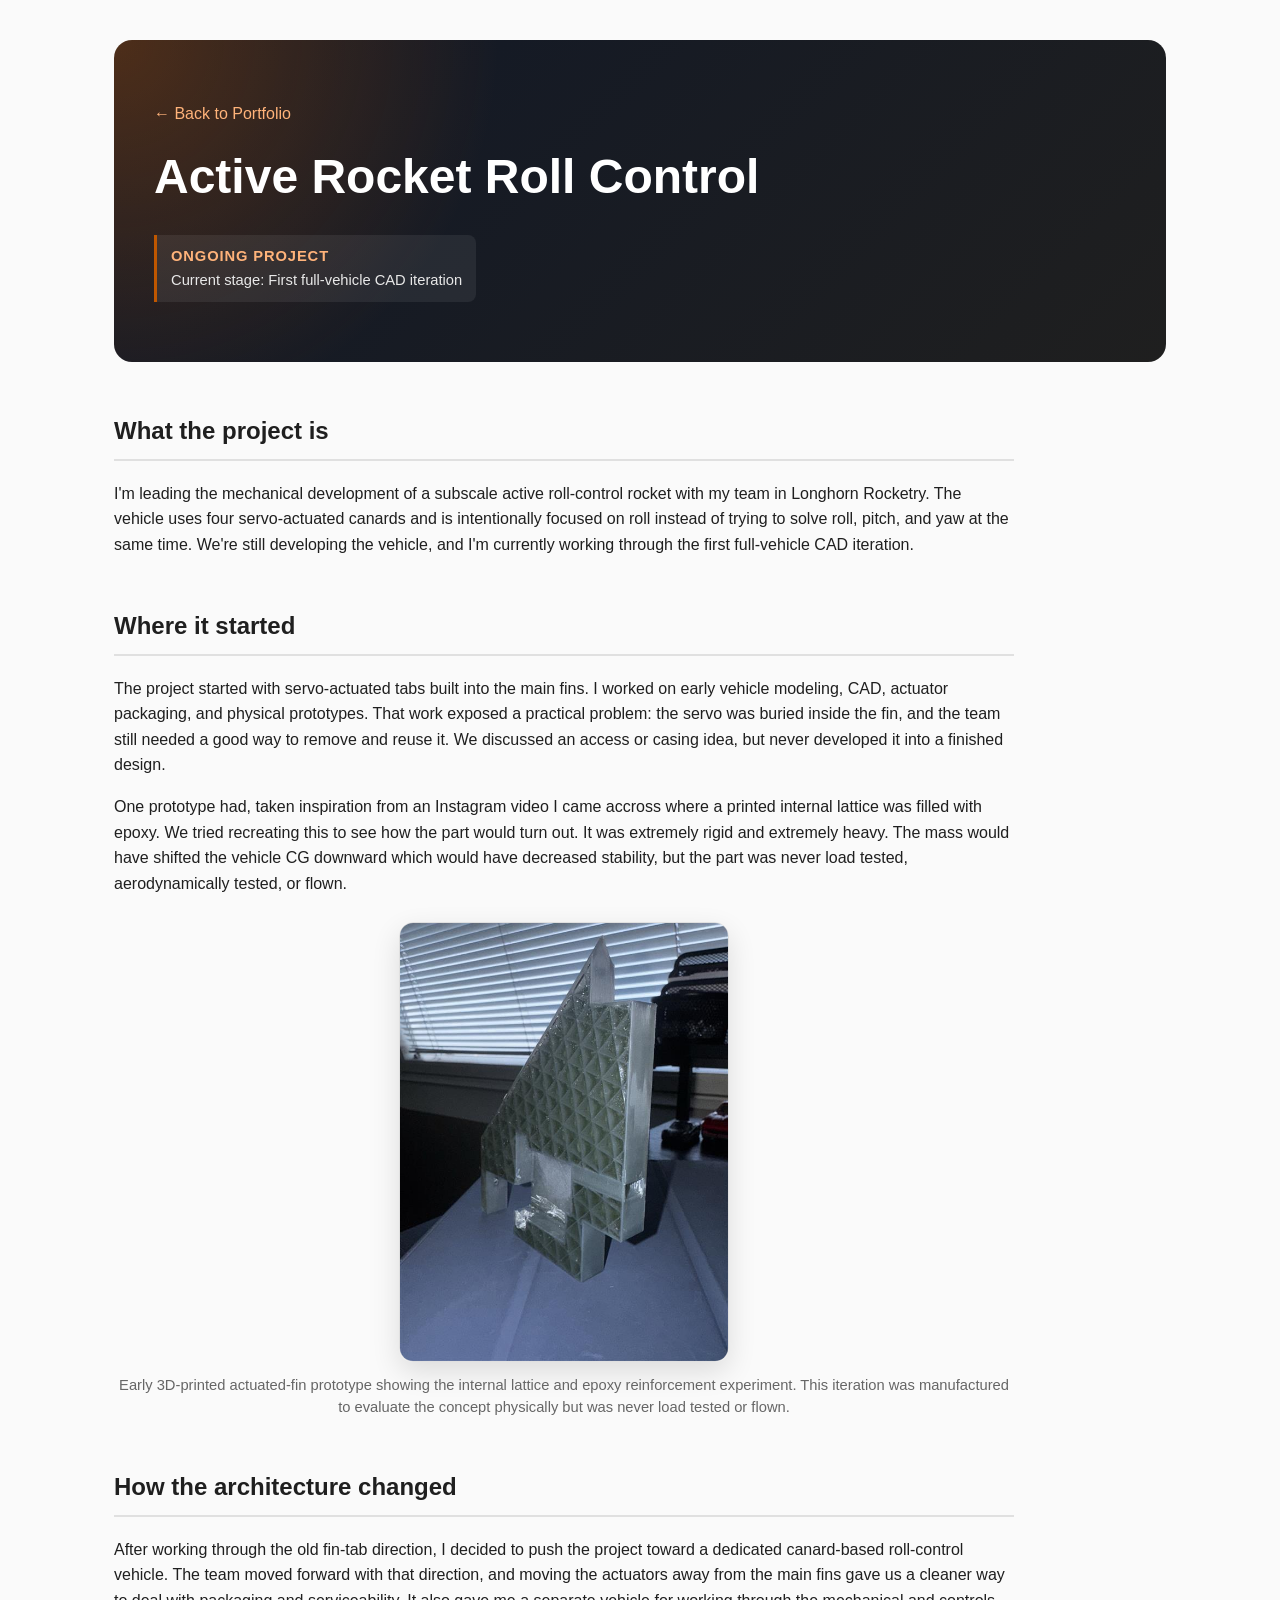
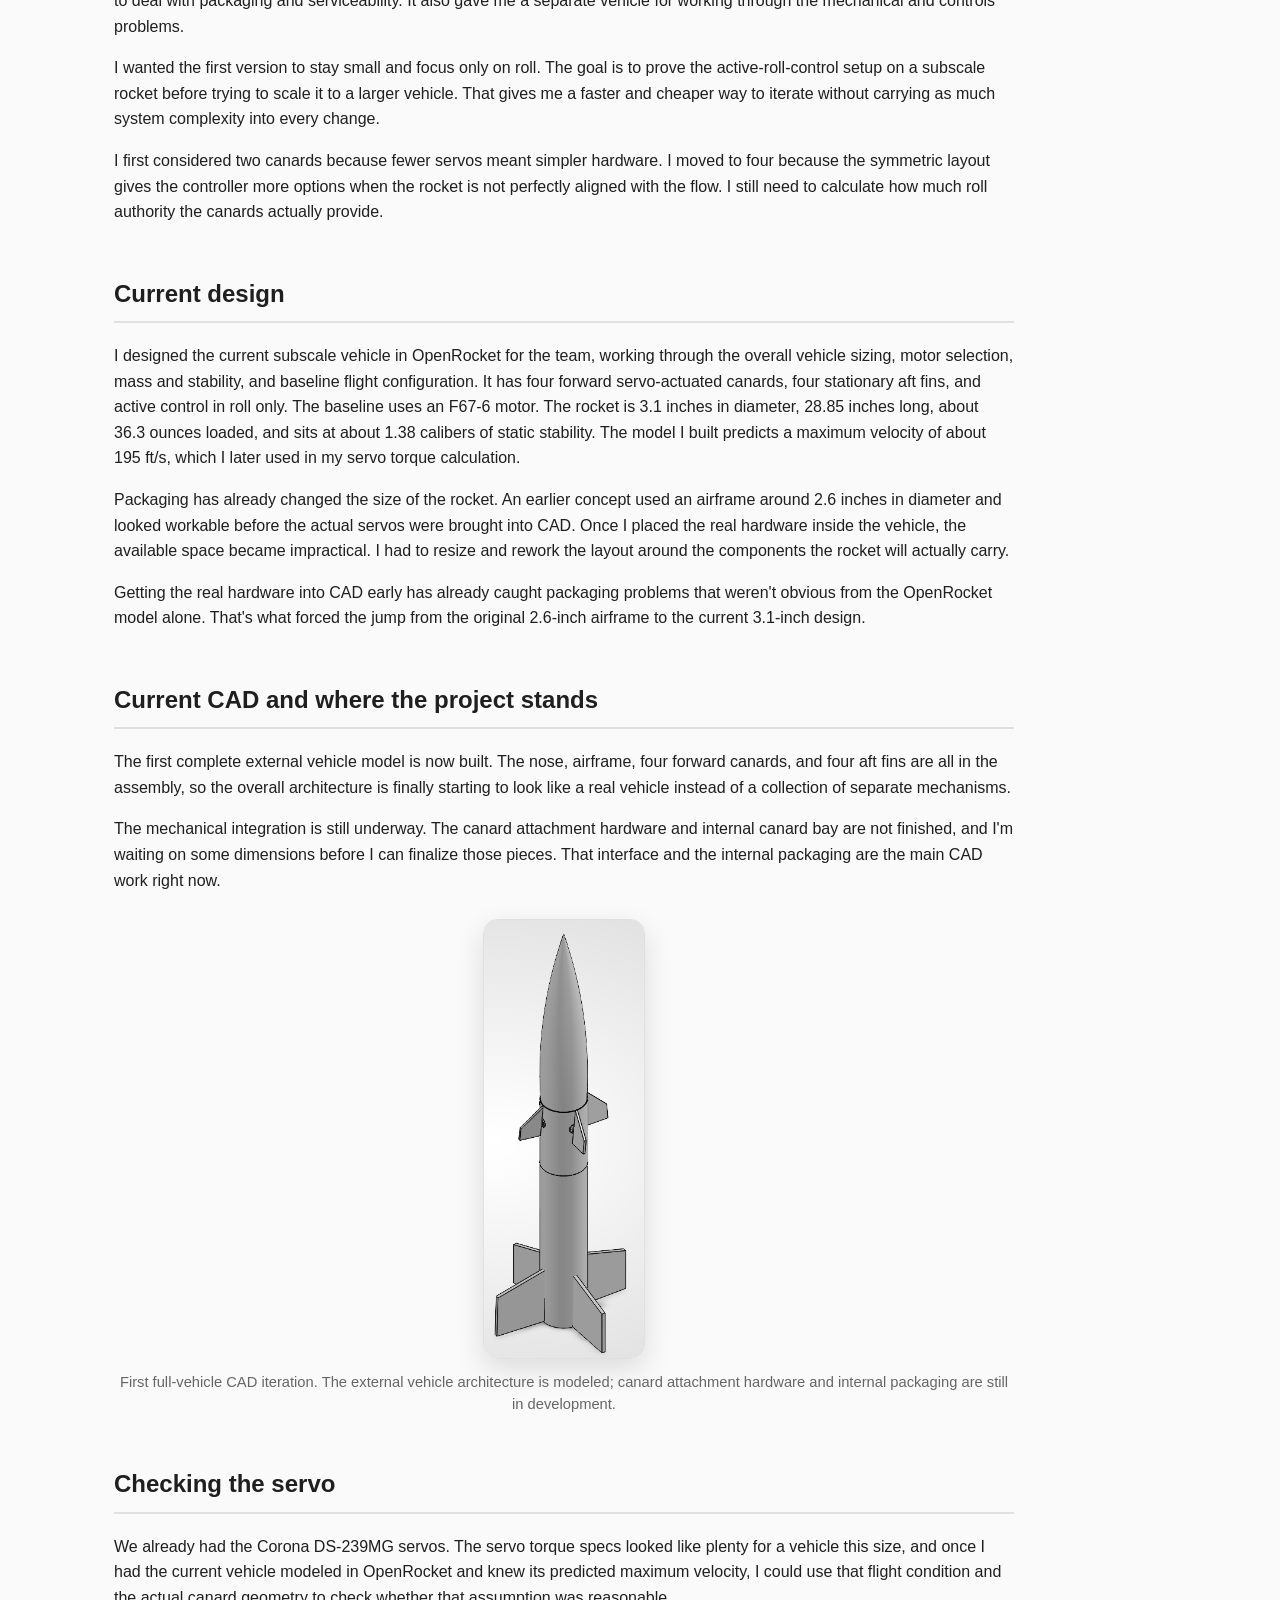
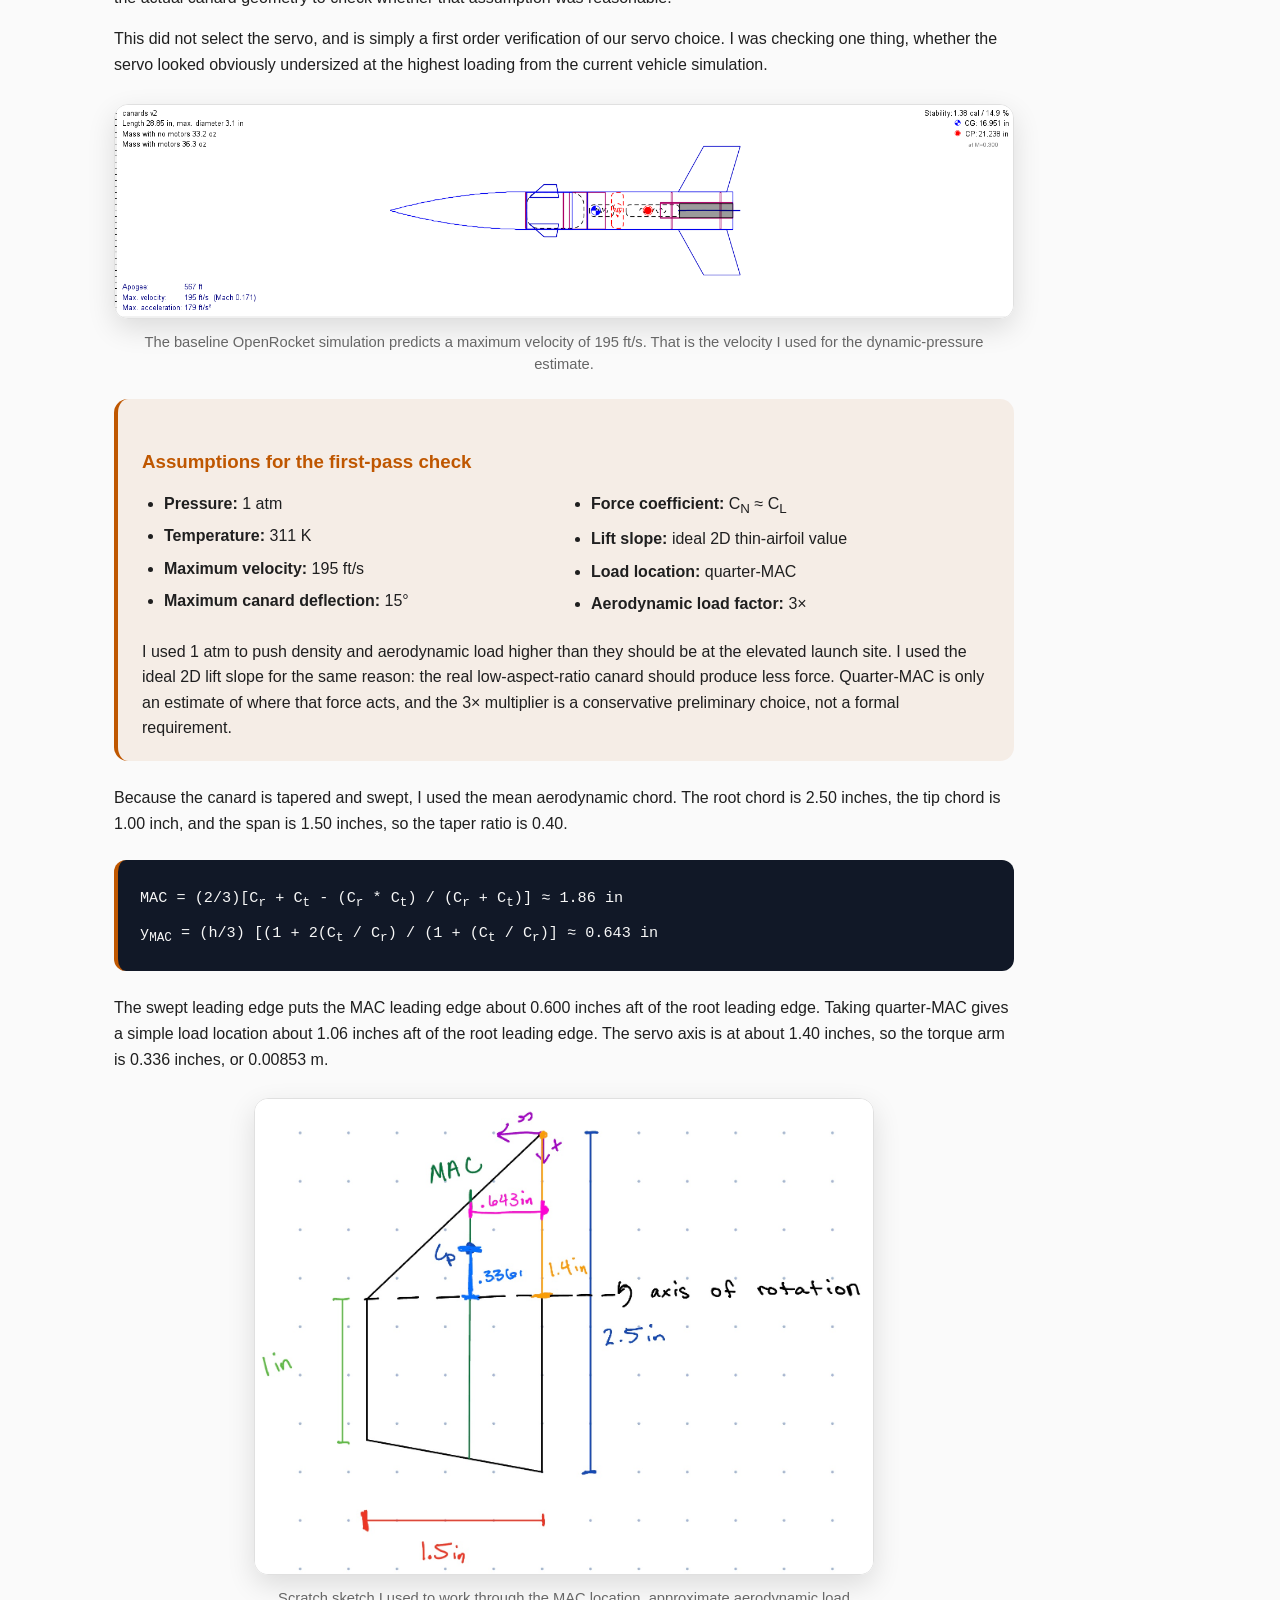
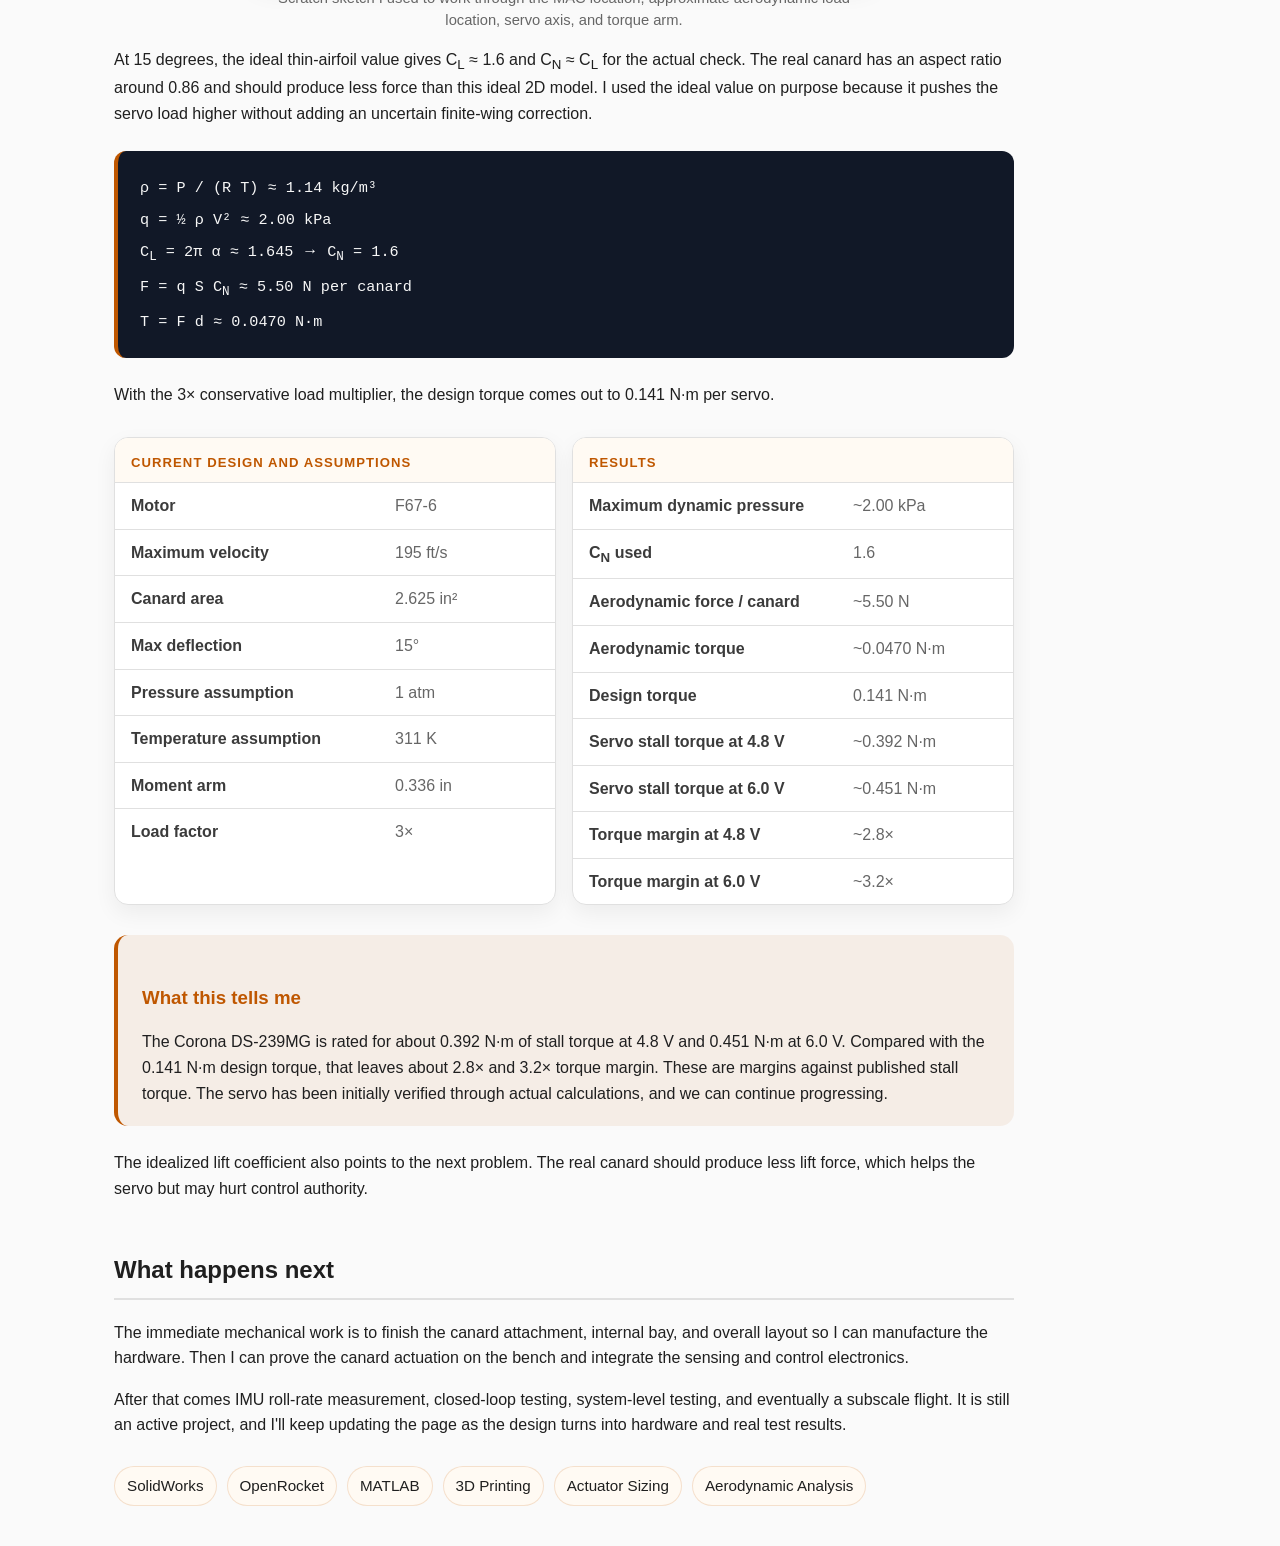
==== projects/actuating-fins.html @ 8fcc6cb1 "Revise packaging and design decision descriptions Updated text to clarify design changes and analysi" ====
<!DOCTYPE html>
<html lang="en">
<head>
    <meta charset="UTF-8">
    <meta name="viewport" content="width=device-width, initial-scale=1.0">
    <title>Active Rocket Roll Control | Nickolas Yañez</title>
    <link rel="stylesheet" href="../style.css">
</head>

<body>
    <main>
        <section class="project-hero">
            <p class="back-link"><a href="../index.html">← Back to Portfolio</a></p>
            <h1>Active Rocket Roll Control</h1>
            <p class="project-status-simple"><strong>Ongoing Project</strong><br>Current stage: First full-vehicle CAD iteration</p>
        </section>

        <section class="project-copy">
            <h2>What the project is</h2>
            <p>
                I'm leading the mechanical development of a subscale active roll-control rocket with my team in Longhorn Rocketry. The vehicle uses four servo-actuated canards and is intentionally focused on roll instead of trying to solve roll, pitch, and yaw at the same time. We're still developing the vehicle, and I'm currently working through the first full-vehicle CAD iteration.
            </p>
        </section>

        <section class="project-copy">
            <h2>Where it started</h2>
            <p>
                The project started with servo-actuated tabs built into the main fins. I worked on early vehicle modeling, CAD, actuator packaging, and physical prototypes. That work exposed a practical problem: the servo was buried inside the fin, and the team still needed a good way to remove and reuse it. We discussed an access or casing idea, but never developed it into a finished design.
            </p>
            <p>
                One prototype had, taken inspiration from an Instagram video I came accross where a printed internal lattice was filled with epoxy. We tried recreating this to see how the part would turn out. It was extremely rigid and extremely heavy. The mass would have shifted the vehicle CG downward which would have decreased stability, but the part was never load tested, aerodynamically tested, or flown.
            </p>

            <figure class="single-image">
                <img class="project-image actuating-fin-image" src="images/actuating_fins/dc7bf9f2-47ab-4d42-890c-b1537ceff6c3.jpg" alt="Early 3D-printed fin prototype with a visible internal lattice and epoxy reinforcement">
                <figcaption class="image-caption">Early 3D-printed actuated-fin prototype showing the internal lattice and epoxy reinforcement experiment. This iteration was manufactured to evaluate the concept physically but was never load tested or flown.</figcaption>
            </figure>
        </section>

        <section class="project-copy">
            <h2>How the architecture changed</h2>
            <p>
                After working through the old fin-tab direction, I decided to push the project toward a dedicated canard-based roll-control vehicle. The team moved forward with that direction, and moving the actuators away from the main fins gave us a cleaner way to deal with packaging and serviceability. It also gave me a separate vehicle for working through the mechanical and controls problems.
            </p>
            <p>
                I wanted the first version to stay small and focus only on roll. The goal is to prove the active-roll-control setup on a subscale rocket before trying to scale it to a larger vehicle. That gives me a faster and cheaper way to iterate without carrying as much system complexity into every change.
            </p>
            <p>
                I first considered two canards because fewer servos meant simpler hardware. I moved to four because the symmetric layout gives the controller more options when the rocket is not perfectly aligned with the flow. I still need to calculate how much roll authority the canards actually provide.
            </p>
        </section>

        <section class="project-copy">
            <h2>Current design</h2>
            <p>
                I designed the current subscale vehicle in OpenRocket for the team, working through the overall vehicle sizing, motor selection, mass and stability, and baseline flight configuration. It has four forward servo-actuated canards, four stationary aft fins, and active control in roll only. The baseline uses an F67-6 motor. The rocket is 3.1 inches in diameter, 28.85 inches long, about 36.3 ounces loaded, and sits at about 1.38 calibers of static stability. The model I built predicts a maximum velocity of about 195 ft/s, which I later used in my servo torque calculation.
            </p>
            <p>
                Packaging has already changed the size of the rocket. An earlier concept used an airframe around 2.6 inches in diameter and looked workable before the actual servos were brought into CAD. Once I placed the real hardware inside the vehicle, the available space became impractical. I had to resize and rework the layout around the components the rocket will actually carry.
            </p>
            <p>
                Getting the real hardware into CAD early has already caught packaging problems that weren't obvious from the OpenRocket model alone. That's what forced the jump from the original 2.6-inch airframe to the current 3.1-inch design.
            </p>
        </section>

        <section class="project-copy">
            <h2>Current CAD and where the project stands</h2>
            <p>
                The first complete external vehicle model is now built. The nose, airframe, four forward canards, and four aft fins are all in the assembly, so the overall architecture is finally starting to look like a real vehicle instead of a collection of separate mechanisms.
            </p>
            <p>
                The mechanical integration is still underway. The canard attachment hardware and internal canard bay are not finished, and I'm waiting on some dimensions before I can finalize those pieces. That interface and the internal packaging are the main CAD work right now.
            </p>

            <figure class="single-image">
                <img class="project-image actuating-fin-image" src="images/actuating_fins/Screenshot%202026-08-19%20172545.png" alt="Current CAD model of the subscale rocket with four forward canards and four aft fins">
                <figcaption class="image-caption">First full-vehicle CAD iteration. The external vehicle architecture is modeled; canard attachment hardware and internal packaging are still in development.</figcaption>
            </figure>
        </section>

        <section class="project-copy">
            <h2>Checking the servo</h2>
            <p>
                We already had the Corona DS-239MG servos. The servo torque specs looked like plenty for a vehicle this size, and once I had the current vehicle modeled in OpenRocket and knew its predicted maximum velocity, I could use that flight condition and the actual canard geometry to check whether that assumption was reasonable.
            </p>
            <p>
                This did not select the servo, and is simply a first order verification of our servo choice. I was checking one thing, whether the servo looked obviously undersized at the highest loading from the current vehicle simulation.
            </p>

            <figure class="single-image analysis-wide-image">
                <img class="project-image" src="images/actuating_fins/Screenshot%202026-08-22%20162919.png" alt="OpenRocket baseline for the active roll control vehicle showing geometry, stability, apogee, and maximum velocity">
                <figcaption class="image-caption">The baseline OpenRocket simulation predicts a maximum velocity of 195 ft/s. That is the velocity I used for the dynamic-pressure estimate.</figcaption>
            </figure>

            <div class="project-callout assumptions-callout">
                <h3>Assumptions for the first-pass check</h3>
                <ul class="compact-assumption-list">
                    <li><strong>Pressure:</strong> 1 atm</li>
                    <li><strong>Temperature:</strong> 311 K</li>
                    <li><strong>Maximum velocity:</strong> 195 ft/s</li>
                    <li><strong>Maximum canard deflection:</strong> 15°</li>
                    <li><strong>Force coefficient:</strong> C<sub>N</sub> ≈ C<sub>L</sub></li>
                    <li><strong>Lift slope:</strong> ideal 2D thin-airfoil value</li>
                    <li><strong>Load location:</strong> quarter-MAC</li>
                    <li><strong>Aerodynamic load factor:</strong> 3×</li>
                </ul>
                <p>
                    I used 1 atm to push density and aerodynamic load higher than they should be at the elevated launch site. I used the ideal 2D lift slope for the same reason: the real low-aspect-ratio canard should produce less force. Quarter-MAC is only an estimate of where that force acts, and the 3× multiplier is a conservative preliminary choice, not a formal requirement.
                </p>
            </div>

            <p>
                Because the canard is tapered and swept, I used the mean aerodynamic chord. The root chord is 2.50 inches, the tip chord is 1.00 inch, and the span is 1.50 inches, so the taper ratio is 0.40.
            </p>

            <div class="equation-block" aria-label="Mean aerodynamic chord equations">
                <p><code>MAC = (2/3)[C<sub>r</sub> + C<sub>t</sub> - (C<sub>r</sub> * C<sub>t</sub>) / (C<sub>r</sub> + C<sub>t</sub>)] ≈ 1.86 in</code></p>
                <p><code>y<sub>MAC</sub> = (h/3) [(1 + 2(C<sub>t</sub> / C<sub>r</sub>) / (1 + (C<sub>t</sub> / C<sub>r</sub>)] ≈ 0.643 in</code></p>
            </div>

            <p>
                The swept leading edge puts the MAC leading edge about 0.600 inches aft of the root leading edge. Taking quarter-MAC gives a simple load location about 1.06 inches aft of the root leading edge. The servo axis is at about 1.40 inches, so the torque arm is 0.336 inches, or 0.00853 m.
            </p>

            <figure class="single-image analysis-sketch-image">
                <img class="project-image" src="images/actuating_fins/Image%20(2).jpg" alt="Hand-drawn canard geometry sketch marking the mean aerodynamic chord, approximate aerodynamic load location, servo axis, and torque arm">
                <figcaption class="image-caption">Scratch sketch I used to work through the MAC location, approximate aerodynamic load location, servo axis, and torque arm.</figcaption>
            </figure>

            <p>
                At 15 degrees, the ideal thin-airfoil value gives C<sub>L</sub> ≈ 1.6 and C<sub>N</sub> ≈ C<sub>L</sub> for the actual check. The real canard has an aspect ratio around 0.86 and should produce less force than this ideal 2D model. I used the ideal value on purpose because it pushes the servo load higher without adding an uncertain finite-wing correction.
            </p>

            <div class="equation-block" aria-label="Aerodynamic force and servo torque equations">
                <p><code>ρ = P / (R T) ≈ 1.14 kg/m³</code></p>
                <p><code>q = ½ ρ V² ≈ 2.00 kPa</code></p>
                <p><code>C<sub>L</sub> = 2π α ≈ 1.645</code> &nbsp;→&nbsp; <code>C<sub>N</sub> = 1.6</code></p>
                <p><code>F = q S C<sub>N</sub> ≈ 5.50 N per canard</code></p>
                <p><code>T = F d ≈ 0.0470 N·m</code></p>
            </div>

            <p>
                With the 3× conservative load multiplier, the design torque comes out to 0.141 N·m per servo.
            </p>

            <div class="analysis-summary-grid">
                <div class="analysis-table-wrap" role="region" aria-label="Current design and assumptions" tabindex="0">
                    <table class="analysis-table">
                        <tbody>
                            <tr class="table-group"><th colspan="2">Current design and assumptions</th></tr>
                            <tr><th scope="row">Motor</th><td>F67-6</td></tr>
                            <tr><th scope="row">Maximum velocity</th><td>195 ft/s</td></tr>
                            <tr><th scope="row">Canard area</th><td>2.625 in²</td></tr>
                            <tr><th scope="row">Max deflection</th><td>15°</td></tr>
                            <tr><th scope="row">Pressure assumption</th><td>1 atm</td></tr>
                            <tr><th scope="row">Temperature assumption</th><td>311 K</td></tr>
                            <tr><th scope="row">Moment arm</th><td>0.336 in</td></tr>
                            <tr><th scope="row">Load factor</th><td>3×</td></tr>
                        </tbody>
                    </table>
                </div>

                <div class="analysis-table-wrap" role="region" aria-label="Actuator check results" tabindex="0">
                    <table class="analysis-table">
                        <tbody>
                            <tr class="table-group"><th colspan="2">Results</th></tr>
                            <tr><th scope="row">Maximum dynamic pressure</th><td>~2.00 kPa</td></tr>
                            <tr><th scope="row">C<sub>N</sub> used</th><td>1.6</td></tr>
                            <tr><th scope="row">Aerodynamic force / canard</th><td>~5.50 N</td></tr>
                            <tr><th scope="row">Aerodynamic torque</th><td>~0.0470 N·m</td></tr>
                            <tr><th scope="row">Design torque</th><td>0.141 N·m</td></tr>
                            <tr><th scope="row">Servo stall torque at 4.8 V</th><td>~0.392 N·m</td></tr>
                            <tr><th scope="row">Servo stall torque at 6.0 V</th><td>~0.451 N·m</td></tr>
                            <tr><th scope="row">Torque margin at 4.8 V</th><td>~2.8×</td></tr>
                            <tr><th scope="row">Torque margin at 6.0 V</th><td>~3.2×</td></tr>
                        </tbody>
                    </table>
                </div>
            </div>

            <div class="project-callout">
                <h3>What this tells me</h3>
                <p>
                    The Corona DS-239MG is rated for about 0.392 N·m of stall torque at 4.8 V and 0.451 N·m at 6.0 V. Compared with the 0.141 N·m design torque, that leaves about 2.8× and 3.2× torque margin. These are margins against published stall torque. The servo has been initially verified through actual calculations, and we can continue progressing.
                </p>
            </div>

            <p>
                The idealized lift coefficient also points to the next problem. The real canard should produce less lift force, which helps the servo but may hurt control authority.
            </p>
        </section>

        <section class="project-copy">
            <h2>What happens next</h2>
            <p>
                The immediate mechanical work is to finish the canard attachment, internal bay, and overall layout so I can manufacture the hardware. Then I can prove the canard actuation on the bench and integrate the sensing and control electronics.
            </p>
            <p>
                After that comes IMU roll-rate measurement, closed-loop testing, system-level testing, and eventually a subscale flight. It is still an active project, and I'll keep updating the page as the design turns into hardware and real test results.
            </p>

            <div class="tag-list project-tools">
                <span>SolidWorks</span>
                <span>OpenRocket</span>
                <span>MATLAB</span>
                <span>3D Printing</span>
                <span>Actuator Sizing</span>
                <span>Aerodynamic Analysis</span>
            </div>
        </section>
    </main>
</body>
</html>
---- style.css ----
:root {
    --burnt-orange: #bf5700;
    --orange-light: #ffb37a;
    --dark: #1f1f1f;
    --space-dark: #111827;
    --muted: #666;
    --light-bg: #fafafa;
    --card-bg: #fffaf3;
    --border: #e0e0e0;
}

* {
    box-sizing: border-box;
}

html {
    scroll-behavior: smooth;
}

body {
    margin: 0;
    padding: 0;
    font-family: Arial, Helvetica, sans-serif;
    line-height: 1.6;
    background: var(--light-bg);
    color: var(--dark);
}

main {
    max-width: 1100px;
    margin: auto;
    padding: 40px 24px;
}

.hero,
.project-hero {
    background:
        radial-gradient(circle at top left, rgba(191, 87, 0, 0.35), transparent 35%),
        linear-gradient(135deg, var(--space-dark), var(--dark));
    color: white;
    border-radius: 18px;
}

.hero {
    padding: 70px 40px;
    margin-bottom: 45px;
}

.project-hero {
    padding: 45px 40px;
    margin-bottom: 45px;
}

.eyebrow {
    color: var(--orange-light);
    font-weight: bold;
    text-transform: uppercase;
    letter-spacing: 1.4px;
    font-size: 0.85rem;
    margin-bottom: 12px;
}

h1 {
    font-size: 3rem;
    line-height: 1.1;
    margin: 10px 0;
}

.hero h1,
.project-hero h1 {
    color: white;
}

.subtitle,
.project-subtitle {
    font-size: 1.15rem;
    color: #ddd;
    max-width: 820px;
}

.tagline {
    font-size: 1.15rem;
    color: var(--muted);
}

.hero p,
.project-hero p {
    max-width: 820px;
}

h2 {
    margin-top: 50px;
    padding-bottom: 8px;
    border-bottom: 2px solid var(--border);
}

.section-label {
    margin-top: 30px;
    color: var(--burnt-orange);
}

a {
    color: var(--burnt-orange);
    text-decoration: none;
}

a:hover {
    text-decoration: underline;
}

.button-row {
    margin-top: 26px;
    display: flex;
    gap: 12px;
    flex-wrap: wrap;
}

.button {
    display: inline-block;
    background: var(--burnt-orange);
    color: white;
    padding: 10px 16px;
    border-radius: 8px;
    font-weight: bold;
    border: 1px solid var(--burnt-orange);
}

.button:hover {
    text-decoration: none;
    opacity: 0.9;
}

.tag-list {
    display: flex;
    flex-wrap: wrap;
    gap: 10px;
}

.tag-list span {
    background: var(--card-bg);
    border: 1px solid rgba(191, 87, 0, 0.16);
    border-radius: 999px;
    padding: 7px 12px;
    font-size: 0.95rem;
}

.project-grid {
    display: grid;
    grid-template-columns: 1fr;
    gap: 18px;
}

.additional-experience {
    margin-top: 28px;
}

.additional-experience-grid {
    display: grid;
    grid-template-columns: 1fr;
    gap: 14px;
}

.experience-compact {
    padding: 16px 18px;
    border-left-width: 2px;
    font-size: 0.92rem;
}

.experience-compact p {
    margin-bottom: 0;
}

.project,
.experience {
    background: var(--card-bg);
    border: 1px solid rgba(191, 87, 0, 0.16);
    border-left: 4px solid var(--burnt-orange);
    border-radius: 14px;
    padding: 20px;
    transition: transform 0.22s ease, border-color 0.22s ease, box-shadow 0.22s ease;
}

.project-link {
    display: block;
    color: inherit;
    text-decoration: none;
}

.project-link:hover {
    text-decoration: none;
}

.project:hover,
.experience:hover {
    transform: translateY(-5px);
    border-color: var(--burnt-orange);
    box-shadow: 0 10px 28px rgba(191, 87, 0, 0.18);
}

.project h3,
.experience h3 {
    margin-top: 0;
}

.project h3 {
    color: var(--burnt-orange);
}

.project-tags {
    color: var(--muted);
    font-size: 0.9rem;
    margin-bottom: 0;
}

.back-link {
    margin-bottom: 24px;
}

.back-link a {
    color: var(--orange-light);
}

ul {
    padding-left: 22px;
}

/* Project page callouts */
.project-callout {
    margin: 1.5rem 0;
    padding: 1.25rem 1.5rem;
    border-left: 4px solid var(--burnt-orange);
    background: rgba(191, 87, 0, 0.08);
    border-radius: 14px;
}

.project-callout h3 {
    margin-top: 0;
    margin-bottom: 0.5rem;
    color: var(--burnt-orange);
}

.project-callout p {
    margin-bottom: 0;
}

/* Active roll-control project status and readable story width */
.project-status-simple {
    display: inline-block;
    margin-top: 22px;
    padding: 10px 14px;
    color: #e8e8e8;
    background: rgba(255, 255, 255, 0.07);
    border-left: 3px solid var(--burnt-orange);
    border-radius: 0 8px 8px 0;
    font-size: 0.92rem;
}

.project-status-simple strong {
    color: var(--orange-light);
    text-transform: uppercase;
    letter-spacing: 0.06em;
}

.project-copy {
    max-width: 900px;
}

.project-copy h3 {
    margin-top: 28px;
}

.project-placeholder,
.project-tools {
    margin-top: 28px;
}

.analysis-wide-image {
    max-width: 900px;
}

.single-image.analysis-sketch-image {
    max-width: 620px;
}

.equation-block {
    margin: 24px 0;
    padding: 18px 22px;
    background: var(--space-dark);
    border-left: 4px solid var(--burnt-orange);
    border-radius: 12px;
    color: white;
}

.equation-block p {
    margin: 0.35rem 0;
}

.equation-block code {
    color: #f7f7f7;
    font-family: "Courier New", Courier, monospace;
    font-size: 0.95rem;
}

.compact-assumption-list {
    columns: 2;
    column-gap: 28px;
    margin: 14px 0 16px;
}

.compact-assumption-list li {
    margin-bottom: 7px;
    break-inside: avoid;
}

.analysis-summary-grid {
    display: grid;
    grid-template-columns: repeat(2, minmax(0, 1fr));
    gap: 16px;
    margin: 30px 0;
}

.analysis-table-wrap {
    max-width: 900px;
    margin: 30px 0;
    overflow-x: auto;
    border: 1px solid var(--border);
    border-radius: 14px;
    background: white;
    box-shadow: 0 8px 22px rgba(0, 0, 0, 0.06);
}

.analysis-summary-grid .analysis-table-wrap {
    margin: 0;
}

.analysis-summary-grid .analysis-table {
    min-width: 0;
}

.analysis-summary-grid .analysis-table th[scope="row"] {
    width: 60%;
}

.analysis-table {
    width: 100%;
    min-width: 540px;
    border-collapse: collapse;
}

.analysis-table th,
.analysis-table td {
    padding: 10px 16px;
    border-bottom: 1px solid var(--border);
    text-align: left;
    vertical-align: top;
}

.analysis-table th[scope="row"] {
    width: 52%;
    color: #3b3b3b;
    font-weight: 600;
}

.analysis-table td {
    color: var(--muted);
}

.analysis-table .table-group th {
    padding-top: 14px;
    padding-bottom: 9px;
    color: var(--burnt-orange);
    background: var(--card-bg);
    border-top: 2px solid rgba(191, 87, 0, 0.22);
    font-size: 0.82rem;
    letter-spacing: 0.08em;
    text-transform: uppercase;
}

.analysis-table .table-group:first-child th {
    border-top: 0;
}

.analysis-table tr:last-child th,
.analysis-table tr:last-child td {
    border-bottom: 0;
}

/* Project page images */
.project-image {
    display: block;
    width: 100%;
    height: auto;
    border-radius: 14px;
    border: 1px solid var(--border);
    box-shadow: 0 10px 28px rgba(0, 0, 0, 0.12);
    object-fit: contain;
}

.single-image {
    max-width: 900px;
    margin: 26px auto 8px auto;
}

.single-image .project-image {
    margin: 0 auto;
}

.actuating-fin-image {
    width: auto;
    max-width: 100%;
    max-height: 440px;
}

.image-row {
    display: grid;
    grid-template-columns: 1fr 1fr;
    gap: 22px;
    margin: 28px 0;
    align-items: start;
}

/* Smaller technical diagrams */
.diagram-image {
    max-width: 520px;
    margin: 0 auto;
}

.image-card {
    background: #ffffff;
    border: 1px solid var(--border);
    border-radius: 16px;
    padding: 14px;
    text-align: center;
    box-shadow: 0 8px 22px rgba(0, 0, 0, 0.08);
}

.image-card .project-image {
    margin: 0;
    box-shadow: none;
}

.image-caption {
    margin: 12px auto 0 auto;
    color: var(--muted);
    font-size: 0.92rem;
    line-height: 1.5;
    text-align: center;
}

/* Project page videos
   Designed for vertical phone videos inside a smaller horizontal black frame.
   Use this same structure for Aerial Robotics and Air Brakes:
   <div class="video-frame portrait-video">
       <video class="project-video" controls muted playsinline>...</video>
   </div>
*/
.video-frame {
    width: 100%;
    max-width: 620px;
    aspect-ratio: 16 / 9;
    margin: 26px auto 8px auto;
    display: flex;
    justify-content: center;
    align-items: center;
    background: #000;
    border-radius: 14px;
    border: 1px solid var(--border);
    box-shadow: 0 10px 28px rgba(0, 0, 0, 0.12);
    overflow: hidden;
}

/* These classes are kept so your existing HTML still works */
.portrait-video,
.landscape-video {
    max-width: 620px;
}

.project-video {
    display: block;
    height: 100%;
    width: auto;
    max-width: 100%;
    object-fit: contain;
    background: #000;
}

/* Optional smaller video frame if one still feels too big */
.video-frame.small-video {
    max-width: 520px;
}

.media-placeholder {
    background:
        radial-gradient(circle at top left, rgba(191, 87, 0, 0.10), transparent 35%),
        #fffaf3;
    border: 1px dashed rgba(191, 87, 0, 0.35);
    border-radius: 14px;
    padding: 22px;
    text-align: left;
}

.media-placeholder h3 {
    margin-top: 0;
    color: var(--burnt-orange);
}

.media-placeholder p {
    margin-bottom: 0.75rem;
}

.media-placeholder code {
    background: rgba(191, 87, 0, 0.10);
    padding: 2px 5px;
    border-radius: 5px;
}

section,
.project,
.experience {
    animation: fadeSlideUp 0.6s ease both;
}

@keyframes fadeSlideUp {
    from {
        opacity: 0;
        transform: translateY(16px);
    }
    to {
        opacity: 1;
        transform: translateY(0);
    }
}

@media (min-width: 750px) {
    .project-grid {
        grid-template-columns: 1fr 1fr;
    }

    .additional-experience-grid {
        grid-template-columns: 1fr 1fr;
    }
}

@media (max-width: 800px) {
    .image-row {
        grid-template-columns: 1fr;
    }

    .video-frame,
    .portrait-video,
    .landscape-video {
        max-width: 100%;
    }

    .analysis-summary-grid {
        grid-template-columns: 1fr;
    }
}

@media (max-width: 600px) {
    main {
        padding: 24px 16px;
    }

    .hero,
    .project-hero {
        padding: 42px 24px;
    }

    h1 {
        font-size: 2.35rem;
    }

    .project-image {
        border-radius: 10px;
    }

    .image-card {
        padding: 10px;
    }

    .video-frame {
        border-radius: 10px;
    }

    .equation-block {
        padding: 16px;
        overflow-x: auto;
    }

    .compact-assumption-list {
        columns: 1;
    }

    .analysis-table th,
    .analysis-table td {
        padding: 9px 11px;
    }
}
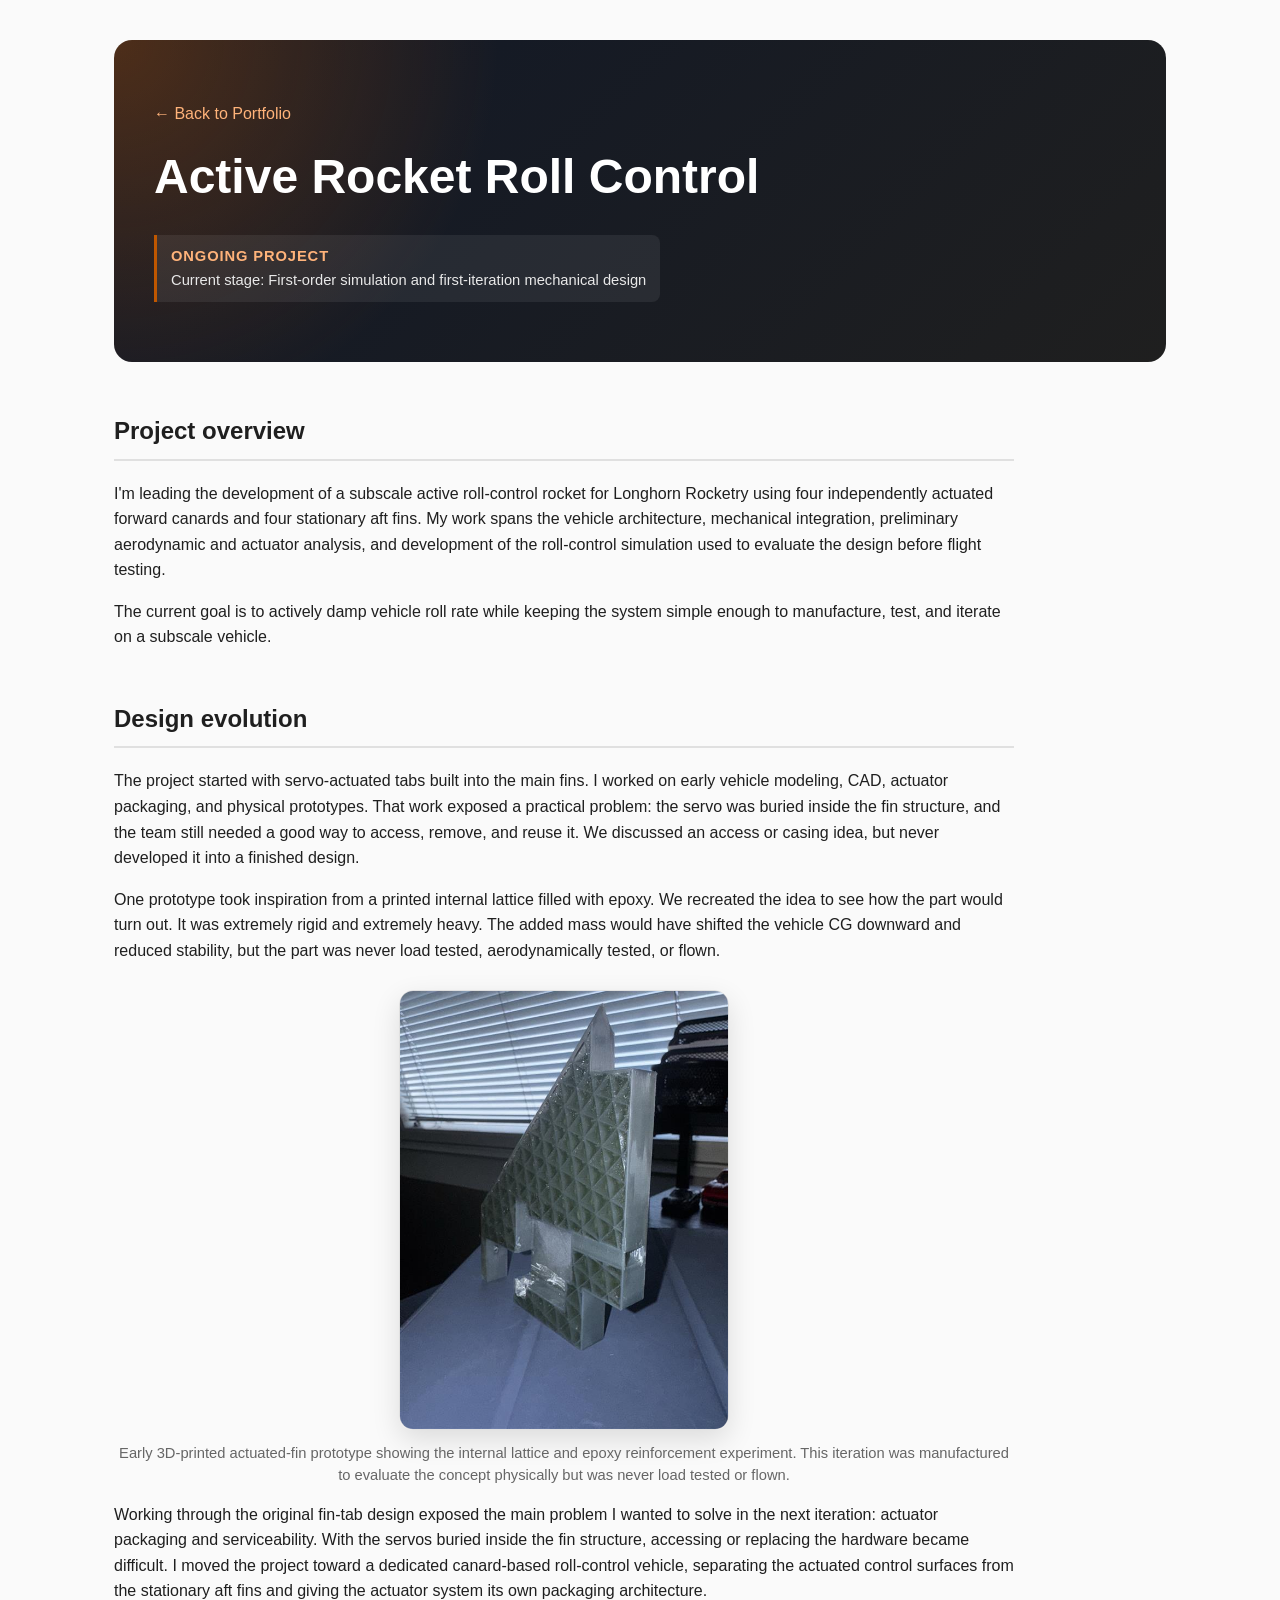
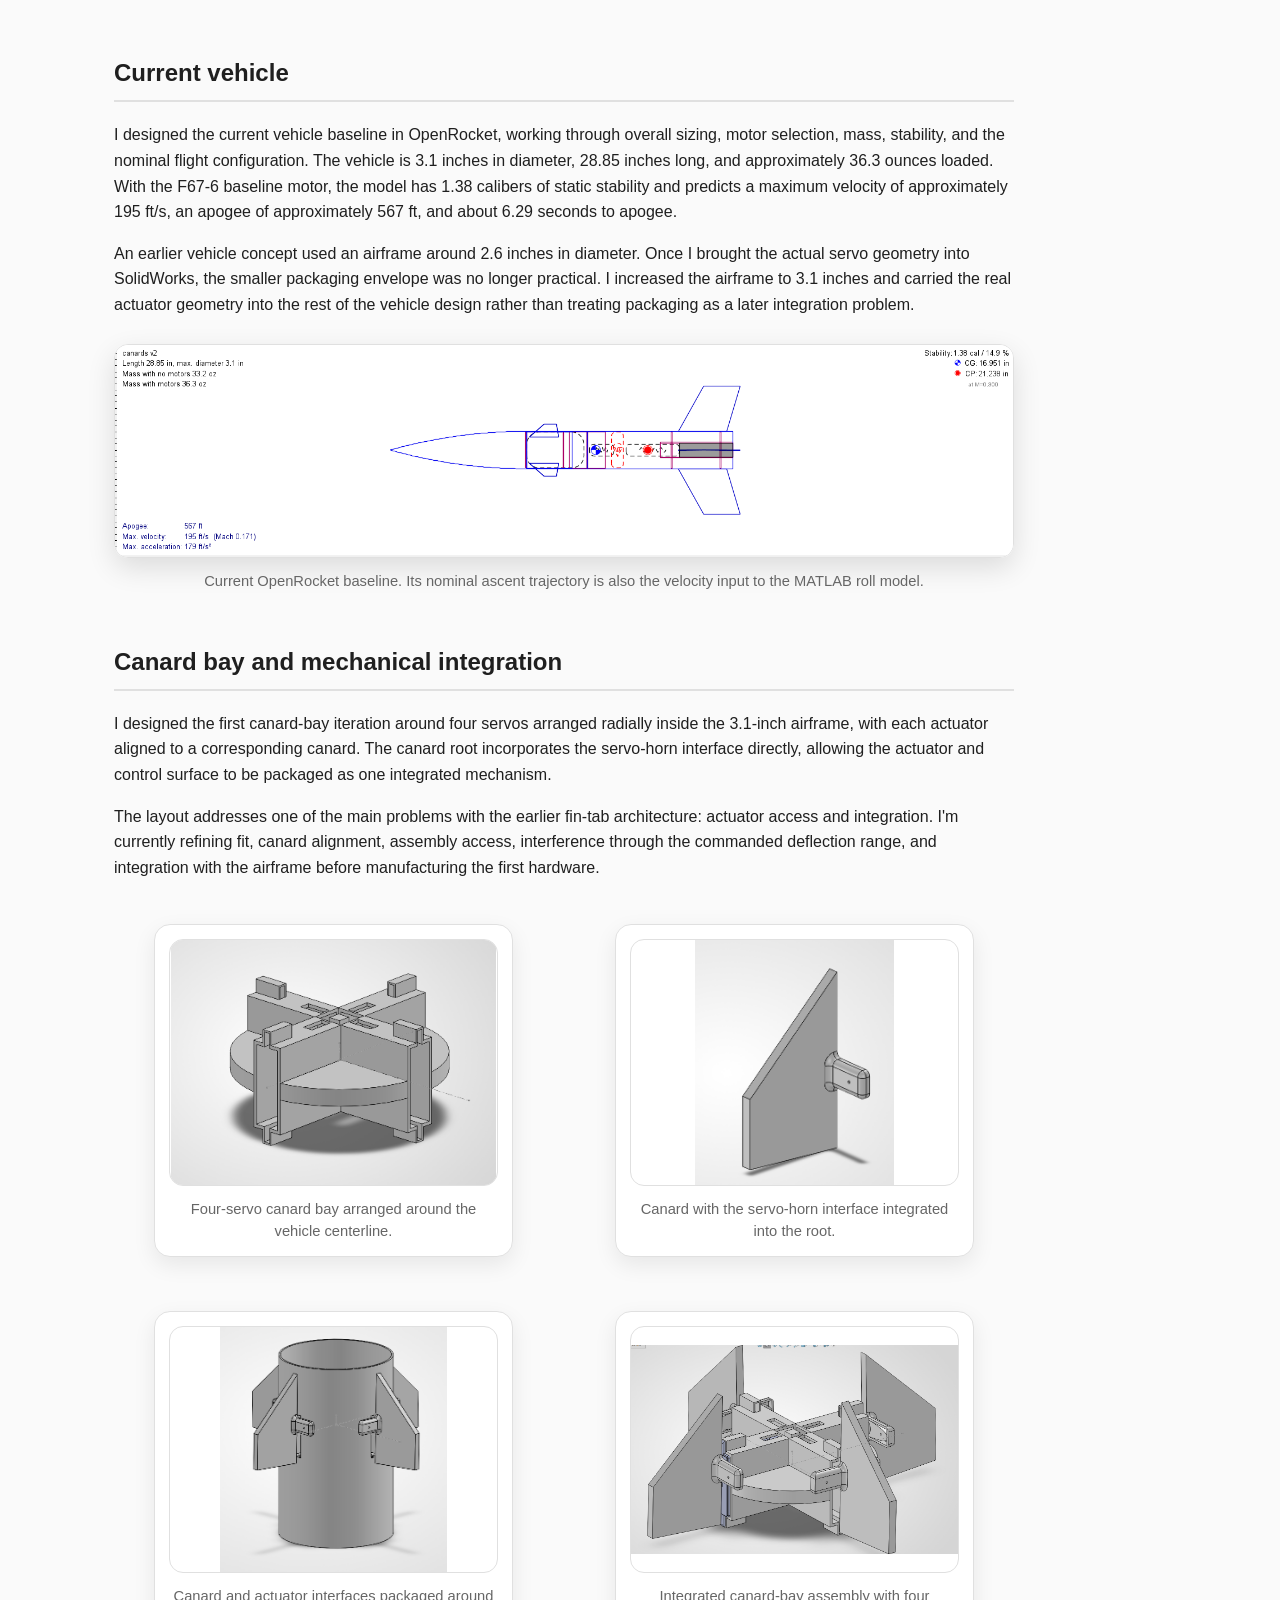
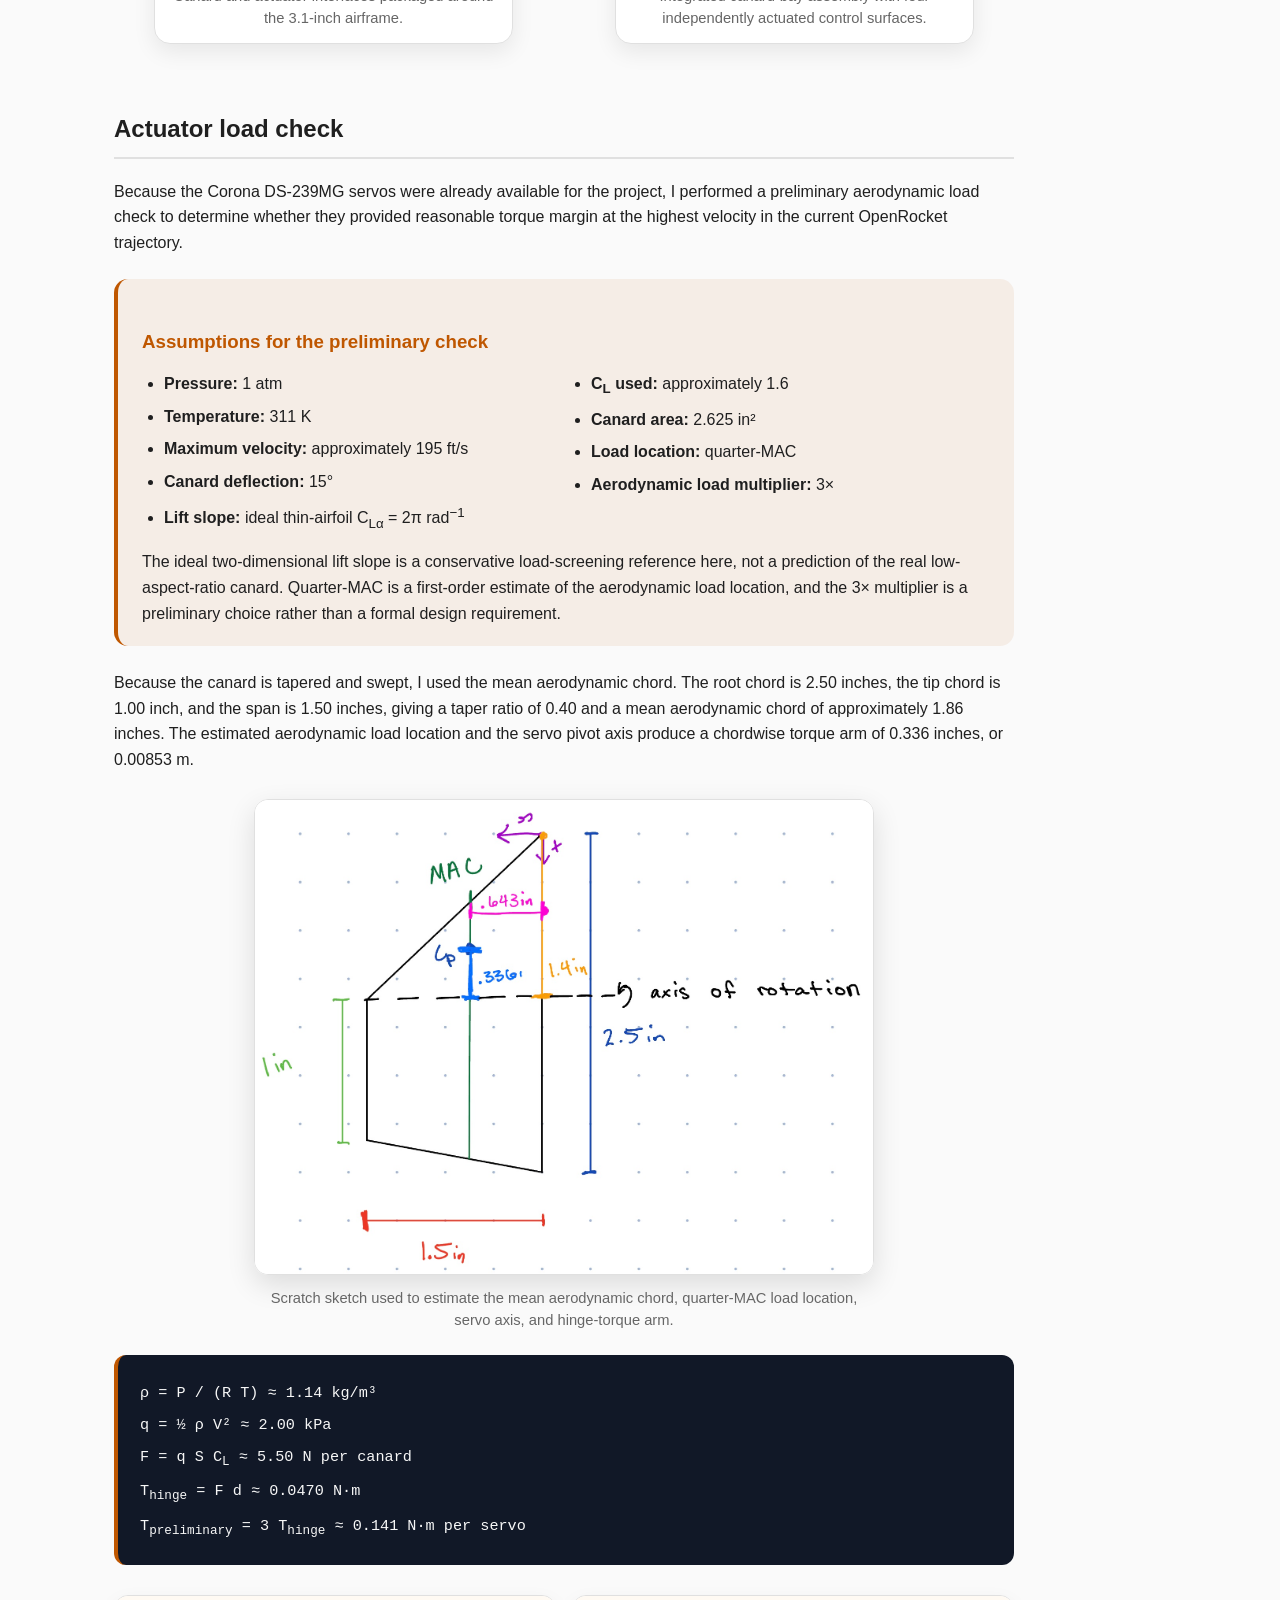
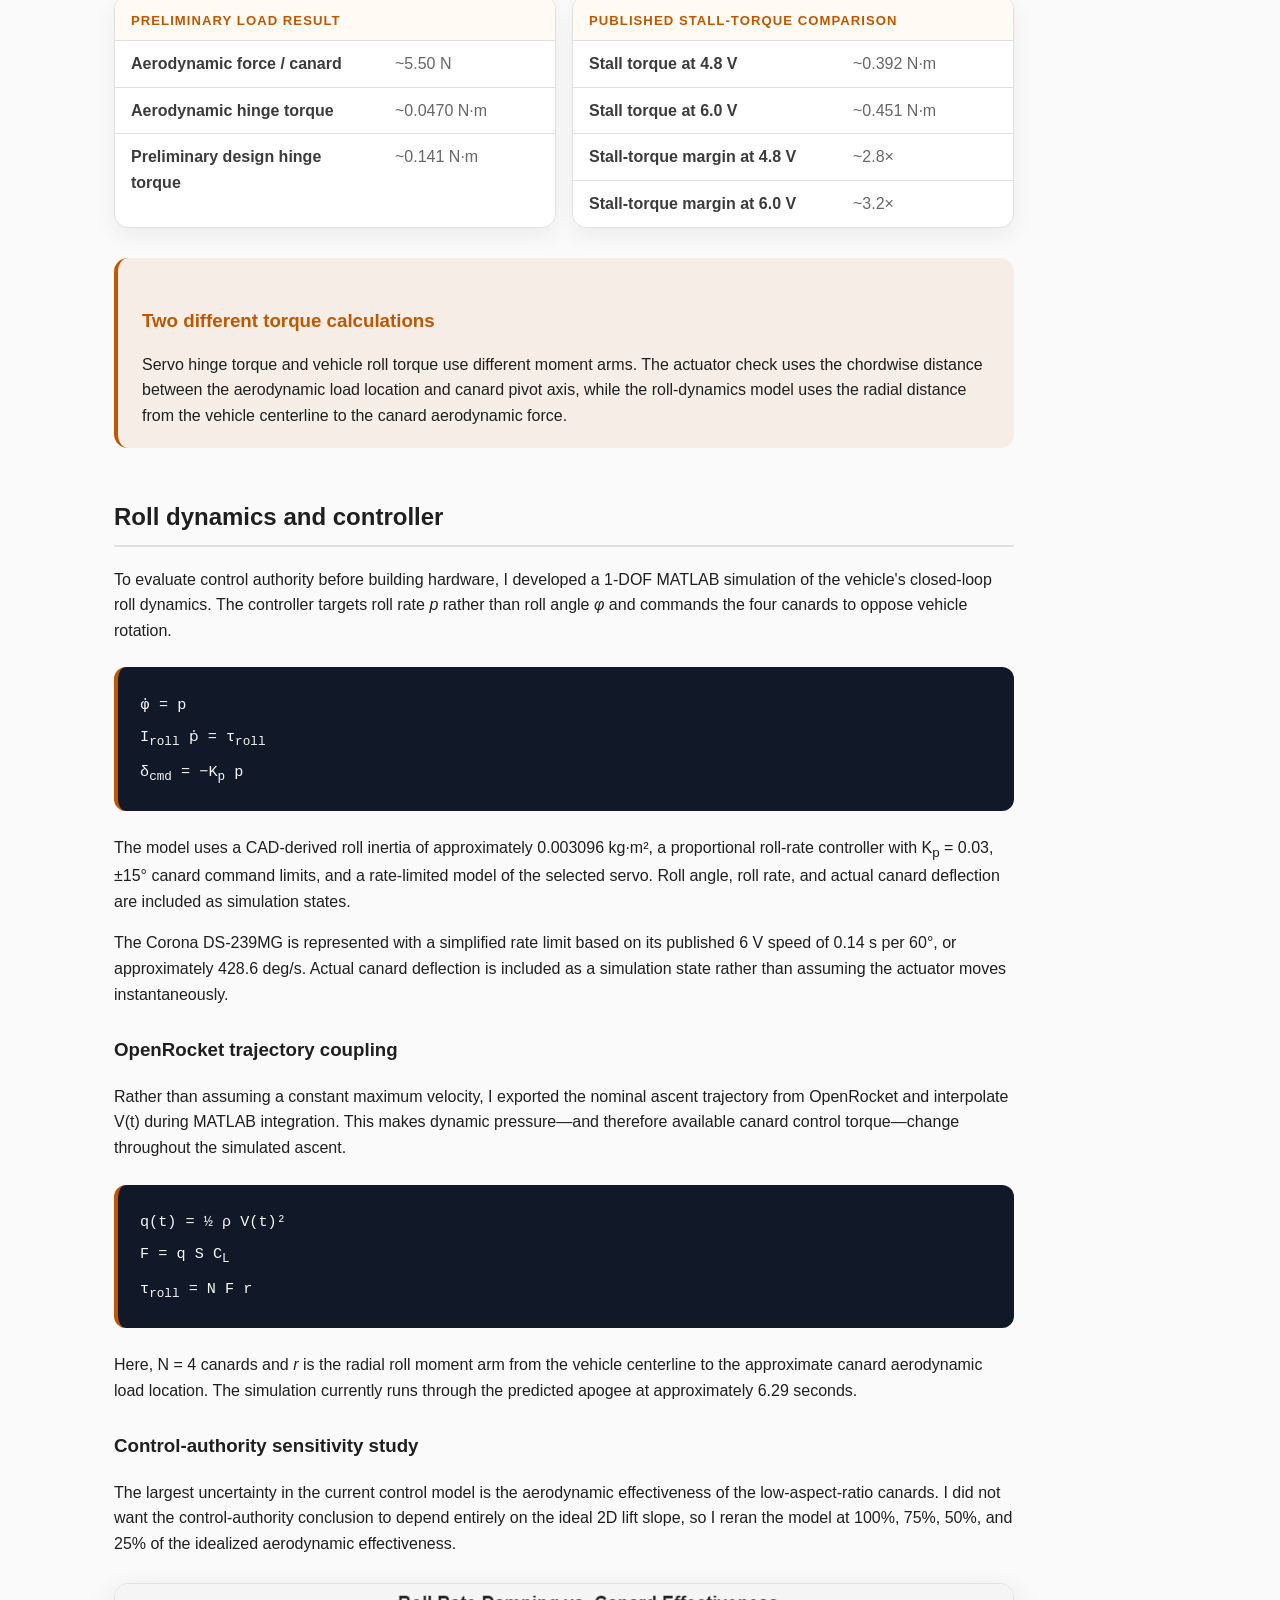
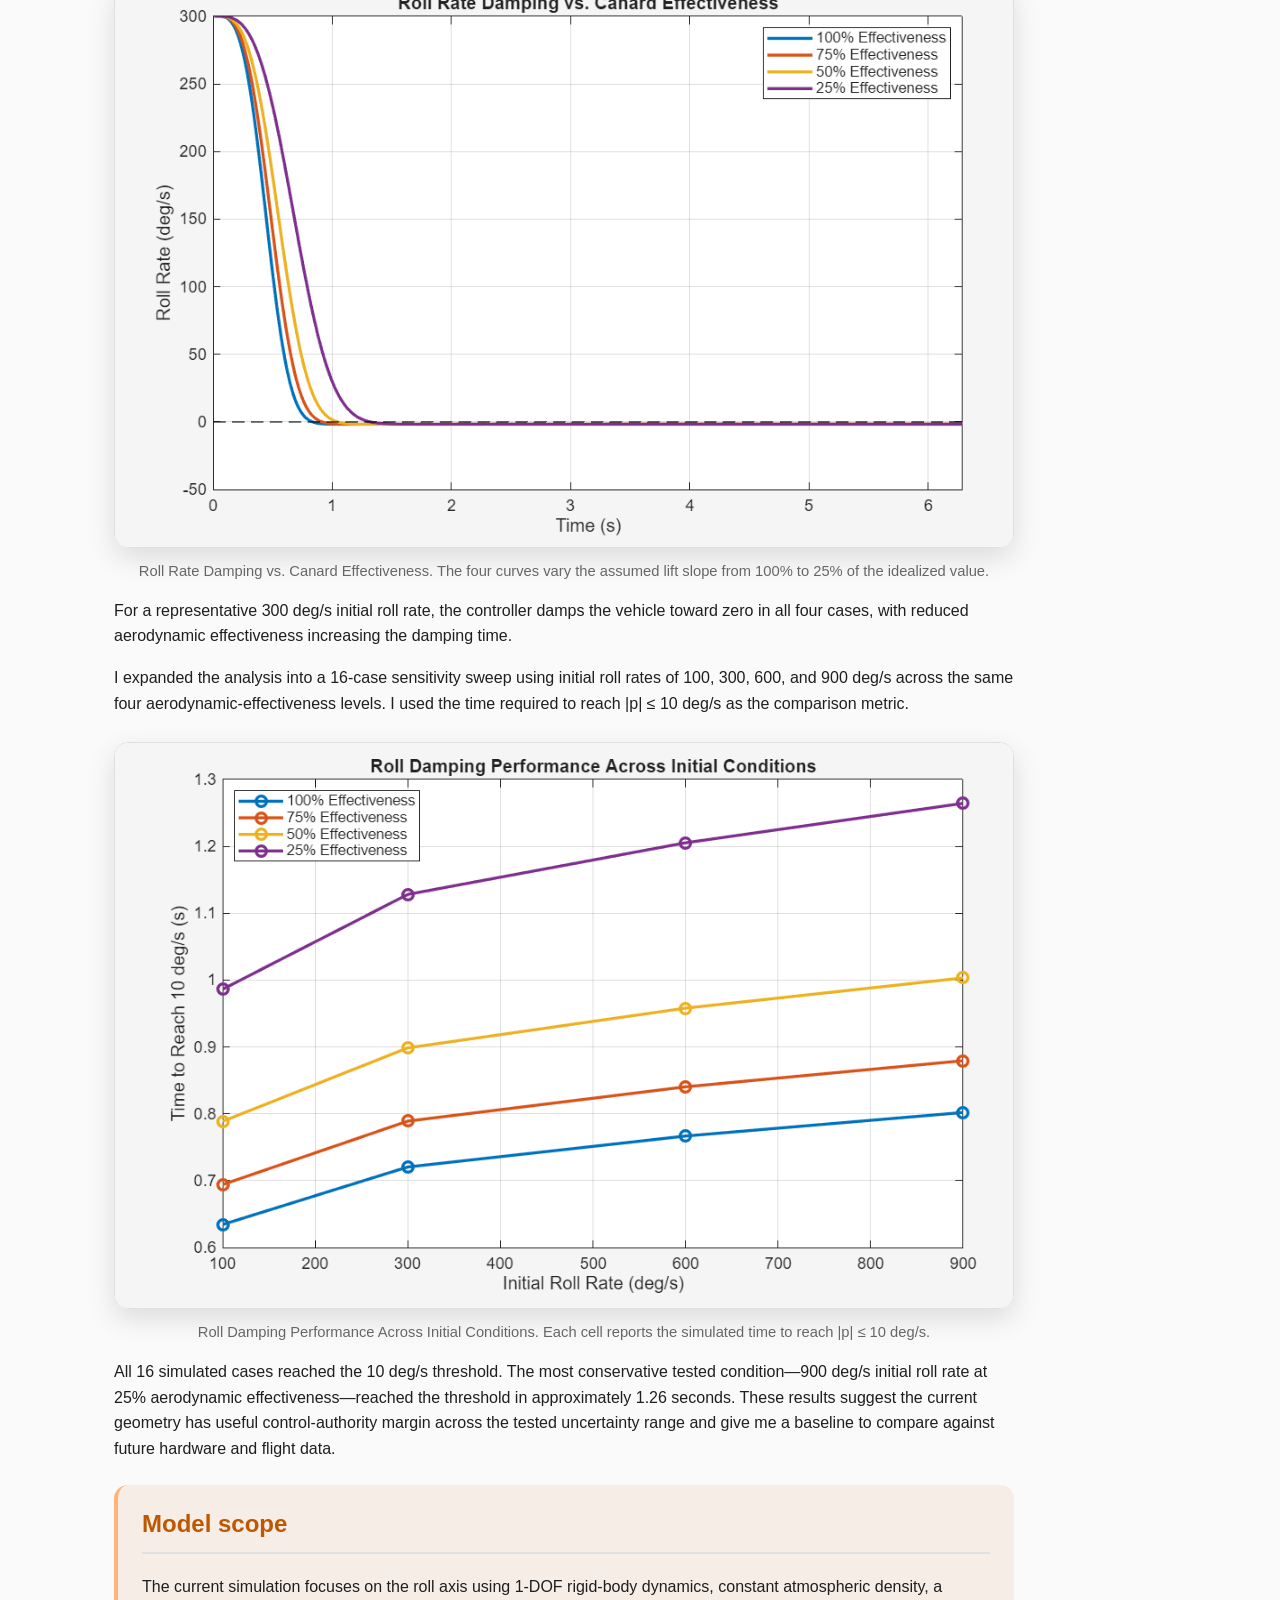
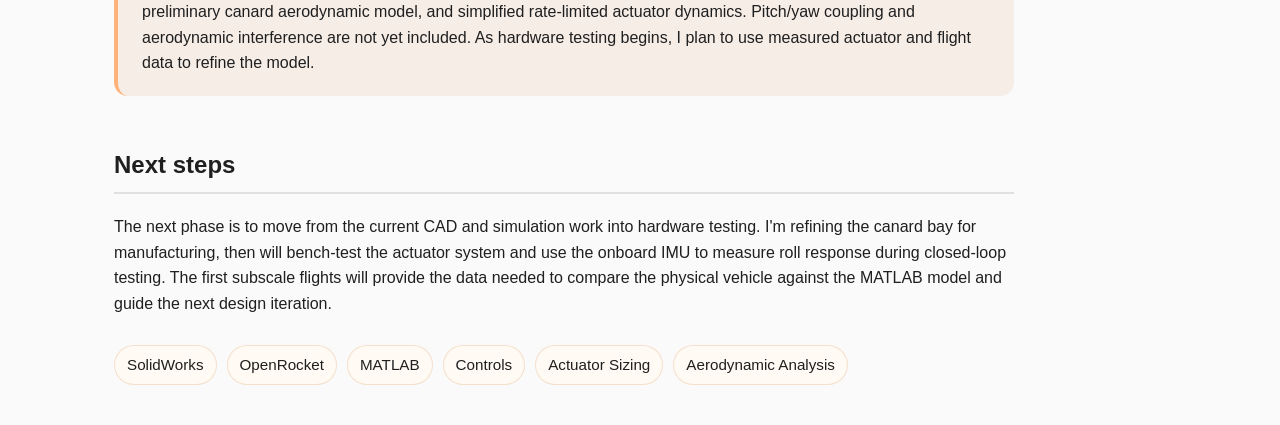
==== commit 5a0ecfbf: "Update active roll control project page" ====
--- a/projects/actuating-fins.html
+++ b/projects/actuating-fins.html
@@ -6,207 +6,143 @@
     <title>Active Rocket Roll Control | Nickolas Yañez</title>
     <link rel="stylesheet" href="../style.css">
 </head>
-
 <body>
     <main>
         <section class="project-hero">
             <p class="back-link"><a href="../index.html">← Back to Portfolio</a></p>
             <h1>Active Rocket Roll Control</h1>
-            <p class="project-status-simple"><strong>Ongoing Project</strong><br>Current stage: First full-vehicle CAD iteration</p>
+            <p class="project-status-simple"><strong>Ongoing Project</strong><br>Current stage: First-order simulation and first-iteration mechanical design</p>
         </section>
 
         <section class="project-copy">
-            <h2>What the project is</h2>
-            <p>
-                I'm leading the mechanical development of a subscale active roll-control rocket with my team in Longhorn Rocketry. The vehicle uses four servo-actuated canards and is intentionally focused on roll instead of trying to solve roll, pitch, and yaw at the same time. We're still developing the vehicle, and I'm currently working through the first full-vehicle CAD iteration.
-            </p>
+            <h2>Project overview</h2>
+            <p>I'm leading the development of a subscale active roll-control rocket for Longhorn Rocketry using four independently actuated forward canards and four stationary aft fins. My work spans the vehicle architecture, mechanical integration, preliminary aerodynamic and actuator analysis, and development of the roll-control simulation used to evaluate the design before flight testing.</p>
+            <p>The current goal is to actively damp vehicle roll rate while keeping the system simple enough to manufacture, test, and iterate on a subscale vehicle.</p>
         </section>
 
         <section class="project-copy">
-            <h2>Where it started</h2>
-            <p>
-                The project started with servo-actuated tabs built into the main fins. I worked on early vehicle modeling, CAD, actuator packaging, and physical prototypes. That work exposed a practical problem: the servo was buried inside the fin, and the team still needed a good way to remove and reuse it. We discussed an access or casing idea, but never developed it into a finished design.
-            </p>
-            <p>
-                One prototype had, taken inspiration from an Instagram video I came accross where a printed internal lattice was filled with epoxy. We tried recreating this to see how the part would turn out. It was extremely rigid and extremely heavy. The mass would have shifted the vehicle CG downward which would have decreased stability, but the part was never load tested, aerodynamically tested, or flown.
-            </p>
-
+            <h2>Design evolution</h2>
+            <p>The project started with servo-actuated tabs built into the main fins. I worked on early vehicle modeling, CAD, actuator packaging, and physical prototypes. That work exposed a practical problem: the servo was buried inside the fin structure, and the team still needed a good way to access, remove, and reuse it. We discussed an access or casing idea, but never developed it into a finished design.</p>
+            <p>One prototype took inspiration from a printed internal lattice filled with epoxy. We recreated the idea to see how the part would turn out. It was extremely rigid and extremely heavy. The added mass would have shifted the vehicle CG downward and reduced stability, but the part was never load tested, aerodynamically tested, or flown.</p>
             <figure class="single-image">
                 <img class="project-image actuating-fin-image" src="images/actuating_fins/dc7bf9f2-47ab-4d42-890c-b1537ceff6c3.jpg" alt="Early 3D-printed fin prototype with a visible internal lattice and epoxy reinforcement">
                 <figcaption class="image-caption">Early 3D-printed actuated-fin prototype showing the internal lattice and epoxy reinforcement experiment. This iteration was manufactured to evaluate the concept physically but was never load tested or flown.</figcaption>
             </figure>
+            <p>Working through the original fin-tab design exposed the main problem I wanted to solve in the next iteration: actuator packaging and serviceability. With the servos buried inside the fin structure, accessing or replacing the hardware became difficult. I moved the project toward a dedicated canard-based roll-control vehicle, separating the actuated control surfaces from the stationary aft fins and giving the actuator system its own packaging architecture.</p>
         </section>
 
         <section class="project-copy">
-            <h2>How the architecture changed</h2>
-            <p>
-                After working through the old fin-tab direction, I decided to push the project toward a dedicated canard-based roll-control vehicle. The team moved forward with that direction, and moving the actuators away from the main fins gave us a cleaner way to deal with packaging and serviceability. It also gave me a separate vehicle for working through the mechanical and controls problems.
-            </p>
-            <p>
-                I wanted the first version to stay small and focus only on roll. The goal is to prove the active-roll-control setup on a subscale rocket before trying to scale it to a larger vehicle. That gives me a faster and cheaper way to iterate without carrying as much system complexity into every change.
-            </p>
-            <p>
-                I first considered two canards because fewer servos meant simpler hardware. I moved to four because the symmetric layout gives the controller more options when the rocket is not perfectly aligned with the flow. I still need to calculate how much roll authority the canards actually provide.
-            </p>
-        </section>
-
-        <section class="project-copy">
-            <h2>Current design</h2>
-            <p>
-                I designed the current subscale vehicle in OpenRocket for the team, working through the overall vehicle sizing, motor selection, mass and stability, and baseline flight configuration. It has four forward servo-actuated canards, four stationary aft fins, and active control in roll only. The baseline uses an F67-6 motor. The rocket is 3.1 inches in diameter, 28.85 inches long, about 36.3 ounces loaded, and sits at about 1.38 calibers of static stability. The model I built predicts a maximum velocity of about 195 ft/s, which I later used in my servo torque calculation.
-            </p>
-            <p>
-                Packaging has already changed the size of the rocket. An earlier concept used an airframe around 2.6 inches in diameter and looked workable before the actual servos were brought into CAD. Once I placed the real hardware inside the vehicle, the available space became impractical. I had to resize and rework the layout around the components the rocket will actually carry.
-            </p>
-            <p>
-                Getting the real hardware into CAD early has already caught packaging problems that weren't obvious from the OpenRocket model alone. That's what forced the jump from the original 2.6-inch airframe to the current 3.1-inch design.
-            </p>
-        </section>
-
-        <section class="project-copy">
-            <h2>Current CAD and where the project stands</h2>
-            <p>
-                The first complete external vehicle model is now built. The nose, airframe, four forward canards, and four aft fins are all in the assembly, so the overall architecture is finally starting to look like a real vehicle instead of a collection of separate mechanisms.
-            </p>
-            <p>
-                The mechanical integration is still underway. The canard attachment hardware and internal canard bay are not finished, and I'm waiting on some dimensions before I can finalize those pieces. That interface and the internal packaging are the main CAD work right now.
-            </p>
-
-            <figure class="single-image">
-                <img class="project-image actuating-fin-image" src="images/actuating_fins/Screenshot%202026-08-19%20172545.png" alt="Current CAD model of the subscale rocket with four forward canards and four aft fins">
-                <figcaption class="image-caption">First full-vehicle CAD iteration. The external vehicle architecture is modeled; canard attachment hardware and internal packaging are still in development.</figcaption>
+            <h2>Current vehicle</h2>
+            <p>I designed the current vehicle baseline in OpenRocket, working through overall sizing, motor selection, mass, stability, and the nominal flight configuration. The vehicle is 3.1 inches in diameter, 28.85 inches long, and approximately 36.3 ounces loaded. With the F67-6 baseline motor, the model has 1.38 calibers of static stability and predicts a maximum velocity of approximately 195 ft/s, an apogee of approximately 567 ft, and about 6.29 seconds to apogee.</p>
+            <p>An earlier vehicle concept used an airframe around 2.6 inches in diameter. Once I brought the actual servo geometry into SolidWorks, the smaller packaging envelope was no longer practical. I increased the airframe to 3.1 inches and carried the real actuator geometry into the rest of the vehicle design rather than treating packaging as a later integration problem.</p>
+            <figure class="single-image analysis-wide-image">
+                <img class="project-image" src="images/actuating_fins/Screenshot%202026-08-22%20162919.png" alt="OpenRocket baseline for the active roll-control vehicle showing geometry and predicted flight performance">
+                <figcaption class="image-caption">Current OpenRocket baseline. Its nominal ascent trajectory is also the velocity input to the MATLAB roll model.</figcaption>
             </figure>
         </section>
 
         <section class="project-copy">
-            <h2>Checking the servo</h2>
-            <p>
-                We already had the Corona DS-239MG servos. The servo torque specs looked like plenty for a vehicle this size, and once I had the current vehicle modeled in OpenRocket and knew its predicted maximum velocity, I could use that flight condition and the actual canard geometry to check whether that assumption was reasonable.
-            </p>
-            <p>
-                This did not select the servo, and is simply a first order verification of our servo choice. I was checking one thing, whether the servo looked obviously undersized at the highest loading from the current vehicle simulation.
-            </p>
-
-            <figure class="single-image analysis-wide-image">
-                <img class="project-image" src="images/actuating_fins/Screenshot%202026-08-22%20162919.png" alt="OpenRocket baseline for the active roll control vehicle showing geometry, stability, apogee, and maximum velocity">
-                <figcaption class="image-caption">The baseline OpenRocket simulation predicts a maximum velocity of 195 ft/s. That is the velocity I used for the dynamic-pressure estimate.</figcaption>
-            </figure>
-
-            <div class="project-callout assumptions-callout">
-                <h3>Assumptions for the first-pass check</h3>
-                <ul class="compact-assumption-list">
-                    <li><strong>Pressure:</strong> 1 atm</li>
-                    <li><strong>Temperature:</strong> 311 K</li>
-                    <li><strong>Maximum velocity:</strong> 195 ft/s</li>
-                    <li><strong>Maximum canard deflection:</strong> 15°</li>
-                    <li><strong>Force coefficient:</strong> C<sub>N</sub> ≈ C<sub>L</sub></li>
-                    <li><strong>Lift slope:</strong> ideal 2D thin-airfoil value</li>
-                    <li><strong>Load location:</strong> quarter-MAC</li>
-                    <li><strong>Aerodynamic load factor:</strong> 3×</li>
-                </ul>
-                <p>
-                    I used 1 atm to push density and aerodynamic load higher than they should be at the elevated launch site. I used the ideal 2D lift slope for the same reason: the real low-aspect-ratio canard should produce less force. Quarter-MAC is only an estimate of where that force acts, and the 3× multiplier is a conservative preliminary choice, not a formal requirement.
-                </p>
+            <h2>Canard bay and mechanical integration</h2>
+            <p>I designed the first canard-bay iteration around four servos arranged radially inside the 3.1-inch airframe, with each actuator aligned to a corresponding canard. The canard root incorporates the servo-horn interface directly, allowing the actuator and control surface to be packaged as one integrated mechanism.</p>
+            <p>The layout addresses one of the main problems with the earlier fin-tab architecture: actuator access and integration. I'm currently refining fit, canard alignment, assembly access, interference through the commanded deflection range, and integration with the airframe before manufacturing the first hardware.</p>
+            <div class="image-row cad-gallery">
+                <figure class="image-card">
+                    <img class="project-image" src="images/actuating_fins/servobay.png" alt="CAD view of the radial four-servo canard bay">
+                    <figcaption class="image-caption">Four-servo canard bay arranged around the vehicle centerline.</figcaption>
+                </figure>
+                <figure class="image-card">
+                    <img class="project-image" src="images/actuating_fins/canard.png" alt="CAD view of an individual canard and its integrated servo-horn interface">
+                    <figcaption class="image-caption">Canard with the servo-horn interface integrated into the root.</figcaption>
+                </figure>
+                <figure class="image-card">
+                    <img class="project-image" src="images/actuating_fins/upper%20body%20tube.png" alt="CAD view of the upper body tube with four installed canards">
+                    <figcaption class="image-caption">Canard and actuator interfaces packaged around the 3.1-inch airframe.</figcaption>
+                </figure>
+                <figure class="image-card">
+                    <img class="project-image" src="images/actuating_fins/servo%20assembly.png" alt="Integrated CAD assembly of four servos and canards inside the airframe">
+                    <figcaption class="image-caption">Integrated canard-bay assembly with four independently actuated control surfaces.</figcaption>
+                </figure>
             </div>
-
-            <p>
-                Because the canard is tapered and swept, I used the mean aerodynamic chord. The root chord is 2.50 inches, the tip chord is 1.00 inch, and the span is 1.50 inches, so the taper ratio is 0.40.
-            </p>
-
-            <div class="equation-block" aria-label="Mean aerodynamic chord equations">
-                <p><code>MAC = (2/3)[C<sub>r</sub> + C<sub>t</sub> - (C<sub>r</sub> * C<sub>t</sub>) / (C<sub>r</sub> + C<sub>t</sub>)] ≈ 1.86 in</code></p>
-                <p><code>y<sub>MAC</sub> = (h/3) [(1 + 2(C<sub>t</sub> / C<sub>r</sub>) / (1 + (C<sub>t</sub> / C<sub>r</sub>)] ≈ 0.643 in</code></p>
-            </div>
-
-            <p>
-                The swept leading edge puts the MAC leading edge about 0.600 inches aft of the root leading edge. Taking quarter-MAC gives a simple load location about 1.06 inches aft of the root leading edge. The servo axis is at about 1.40 inches, so the torque arm is 0.336 inches, or 0.00853 m.
-            </p>
-
-            <figure class="single-image analysis-sketch-image">
-                <img class="project-image" src="images/actuating_fins/Image%20(2).jpg" alt="Hand-drawn canard geometry sketch marking the mean aerodynamic chord, approximate aerodynamic load location, servo axis, and torque arm">
-                <figcaption class="image-caption">Scratch sketch I used to work through the MAC location, approximate aerodynamic load location, servo axis, and torque arm.</figcaption>
-            </figure>
-
-            <p>
-                At 15 degrees, the ideal thin-airfoil value gives C<sub>L</sub> ≈ 1.6 and C<sub>N</sub> ≈ C<sub>L</sub> for the actual check. The real canard has an aspect ratio around 0.86 and should produce less force than this ideal 2D model. I used the ideal value on purpose because it pushes the servo load higher without adding an uncertain finite-wing correction.
-            </p>
-
-            <div class="equation-block" aria-label="Aerodynamic force and servo torque equations">
-                <p><code>ρ = P / (R T) ≈ 1.14 kg/m³</code></p>
-                <p><code>q = ½ ρ V² ≈ 2.00 kPa</code></p>
-                <p><code>C<sub>L</sub> = 2π α ≈ 1.645</code> &nbsp;→&nbsp; <code>C<sub>N</sub> = 1.6</code></p>
-                <p><code>F = q S C<sub>N</sub> ≈ 5.50 N per canard</code></p>
-                <p><code>T = F d ≈ 0.0470 N·m</code></p>
-            </div>
-
-            <p>
-                With the 3× conservative load multiplier, the design torque comes out to 0.141 N·m per servo.
-            </p>
-
-            <div class="analysis-summary-grid">
-                <div class="analysis-table-wrap" role="region" aria-label="Current design and assumptions" tabindex="0">
-                    <table class="analysis-table">
-                        <tbody>
-                            <tr class="table-group"><th colspan="2">Current design and assumptions</th></tr>
-                            <tr><th scope="row">Motor</th><td>F67-6</td></tr>
-                            <tr><th scope="row">Maximum velocity</th><td>195 ft/s</td></tr>
-                            <tr><th scope="row">Canard area</th><td>2.625 in²</td></tr>
-                            <tr><th scope="row">Max deflection</th><td>15°</td></tr>
-                            <tr><th scope="row">Pressure assumption</th><td>1 atm</td></tr>
-                            <tr><th scope="row">Temperature assumption</th><td>311 K</td></tr>
-                            <tr><th scope="row">Moment arm</th><td>0.336 in</td></tr>
-                            <tr><th scope="row">Load factor</th><td>3×</td></tr>
-                        </tbody>
-                    </table>
-                </div>
-
-                <div class="analysis-table-wrap" role="region" aria-label="Actuator check results" tabindex="0">
-                    <table class="analysis-table">
-                        <tbody>
-                            <tr class="table-group"><th colspan="2">Results</th></tr>
-                            <tr><th scope="row">Maximum dynamic pressure</th><td>~2.00 kPa</td></tr>
-                            <tr><th scope="row">C<sub>N</sub> used</th><td>1.6</td></tr>
-                            <tr><th scope="row">Aerodynamic force / canard</th><td>~5.50 N</td></tr>
-                            <tr><th scope="row">Aerodynamic torque</th><td>~0.0470 N·m</td></tr>
-                            <tr><th scope="row">Design torque</th><td>0.141 N·m</td></tr>
-                            <tr><th scope="row">Servo stall torque at 4.8 V</th><td>~0.392 N·m</td></tr>
-                            <tr><th scope="row">Servo stall torque at 6.0 V</th><td>~0.451 N·m</td></tr>
-                            <tr><th scope="row">Torque margin at 4.8 V</th><td>~2.8×</td></tr>
-                            <tr><th scope="row">Torque margin at 6.0 V</th><td>~3.2×</td></tr>
-                        </tbody>
-                    </table>
-                </div>
-            </div>
-
-            <div class="project-callout">
-                <h3>What this tells me</h3>
-                <p>
-                    The Corona DS-239MG is rated for about 0.392 N·m of stall torque at 4.8 V and 0.451 N·m at 6.0 V. Compared with the 0.141 N·m design torque, that leaves about 2.8× and 3.2× torque margin. These are margins against published stall torque. The servo has been initially verified through actual calculations, and we can continue progressing.
-                </p>
-            </div>
-
-            <p>
-                The idealized lift coefficient also points to the next problem. The real canard should produce less lift force, which helps the servo but may hurt control authority.
-            </p>
         </section>
 
         <section class="project-copy">
-            <h2>What happens next</h2>
-            <p>
-                The immediate mechanical work is to finish the canard attachment, internal bay, and overall layout so I can manufacture the hardware. Then I can prove the canard actuation on the bench and integrate the sensing and control electronics.
-            </p>
-            <p>
-                After that comes IMU roll-rate measurement, closed-loop testing, system-level testing, and eventually a subscale flight. It is still an active project, and I'll keep updating the page as the design turns into hardware and real test results.
-            </p>
+            <h2>Actuator load check</h2>
+            <p>Because the Corona DS-239MG servos were already available for the project, I performed a preliminary aerodynamic load check to determine whether they provided reasonable torque margin at the highest velocity in the current OpenRocket trajectory.</p>
+            <div class="project-callout assumptions-callout">
+                <h3>Assumptions for the preliminary check</h3>
+                <ul class="compact-assumption-list">
+                    <li><strong>Pressure:</strong> 1 atm</li><li><strong>Temperature:</strong> 311 K</li>
+                    <li><strong>Maximum velocity:</strong> approximately 195 ft/s</li><li><strong>Canard deflection:</strong> 15°</li>
+                    <li><strong>Lift slope:</strong> ideal thin-airfoil C<sub>Lα</sub> = 2π rad<sup>−1</sup></li><li><strong>C<sub>L</sub> used:</strong> approximately 1.6</li>
+                    <li><strong>Canard area:</strong> 2.625 in²</li><li><strong>Load location:</strong> quarter-MAC</li>
+                    <li><strong>Aerodynamic load multiplier:</strong> 3×</li>
+                </ul>
+                <p>The ideal two-dimensional lift slope is a conservative load-screening reference here, not a prediction of the real low-aspect-ratio canard. Quarter-MAC is a first-order estimate of the aerodynamic load location, and the 3× multiplier is a preliminary choice rather than a formal design requirement.</p>
+            </div>
+            <p>Because the canard is tapered and swept, I used the mean aerodynamic chord. The root chord is 2.50 inches, the tip chord is 1.00 inch, and the span is 1.50 inches, giving a taper ratio of 0.40 and a mean aerodynamic chord of approximately 1.86 inches. The estimated aerodynamic load location and the servo pivot axis produce a chordwise torque arm of 0.336 inches, or 0.00853 m.</p>
+            <figure class="single-image analysis-sketch-image">
+                <img class="project-image" src="images/actuating_fins/Image%20(2).jpg" alt="Hand-drawn canard geometry sketch marking the mean aerodynamic chord, aerodynamic load location, servo axis, and torque arm">
+                <figcaption class="image-caption">Scratch sketch used to estimate the mean aerodynamic chord, quarter-MAC load location, servo axis, and hinge-torque arm.</figcaption>
+            </figure>
+            <div class="equation-block" aria-label="Preliminary aerodynamic force and servo hinge torque equations">
+                <p><code>ρ = P / (R T) ≈ 1.14 kg/m³</code></p><p><code>q = ½ ρ V² ≈ 2.00 kPa</code></p>
+                <p><code>F = q S C<sub>L</sub> ≈ 5.50 N per canard</code></p><p><code>T<sub>hinge</sub> = F d ≈ 0.0470 N·m</code></p>
+                <p><code>T<sub>preliminary</sub> = 3 T<sub>hinge</sub> ≈ 0.141 N·m per servo</code></p>
+            </div>
+            <div class="analysis-summary-grid">
+                <div class="analysis-table-wrap" role="region" aria-label="Actuator load check results" tabindex="0"><table class="analysis-table"><tbody>
+                    <tr class="table-group"><th colspan="2">Preliminary load result</th></tr>
+                    <tr><th scope="row">Aerodynamic force / canard</th><td>~5.50 N</td></tr><tr><th scope="row">Aerodynamic hinge torque</th><td>~0.0470 N·m</td></tr><tr><th scope="row">Preliminary design hinge torque</th><td>~0.141 N·m</td></tr>
+                </tbody></table></div>
+                <div class="analysis-table-wrap" role="region" aria-label="Published servo stall torque comparison" tabindex="0"><table class="analysis-table"><tbody>
+                    <tr class="table-group"><th colspan="2">Published stall-torque comparison</th></tr>
+                    <tr><th scope="row">Stall torque at 4.8 V</th><td>~0.392 N·m</td></tr><tr><th scope="row">Stall torque at 6.0 V</th><td>~0.451 N·m</td></tr><tr><th scope="row">Stall-torque margin at 4.8 V</th><td>~2.8×</td></tr><tr><th scope="row">Stall-torque margin at 6.0 V</th><td>~3.2×</td></tr>
+                </tbody></table></div>
+            </div>
+            <div class="project-callout">
+                <h3>Two different torque calculations</h3>
+                <p>Servo hinge torque and vehicle roll torque use different moment arms. The actuator check uses the chordwise distance between the aerodynamic load location and canard pivot axis, while the roll-dynamics model uses the radial distance from the vehicle centerline to the canard aerodynamic force.</p>
+            </div>
+        </section>
 
-            <div class="tag-list project-tools">
-                <span>SolidWorks</span>
-                <span>OpenRocket</span>
-                <span>MATLAB</span>
-                <span>3D Printing</span>
-                <span>Actuator Sizing</span>
-                <span>Aerodynamic Analysis</span>
+        <section class="project-copy">
+            <h2>Roll dynamics and controller</h2>
+            <p>To evaluate control authority before building hardware, I developed a 1-DOF MATLAB simulation of the vehicle's closed-loop roll dynamics. The controller targets roll rate <em>p</em> rather than roll angle <em>φ</em> and commands the four canards to oppose vehicle rotation.</p>
+            <div class="equation-block" aria-label="Roll dynamics and controller equations"><p><code>φ̇ = p</code></p><p><code>I<sub>roll</sub> ṗ = τ<sub>roll</sub></code></p><p><code>δ<sub>cmd</sub> = −K<sub>p</sub> p</code></p></div>
+            <p>The model uses a CAD-derived roll inertia of approximately 0.003096 kg·m², a proportional roll-rate controller with K<sub>p</sub> = 0.03, ±15° canard command limits, and a rate-limited model of the selected servo. Roll angle, roll rate, and actual canard deflection are included as simulation states.</p>
+            <p>The Corona DS-239MG is represented with a simplified rate limit based on its published 6 V speed of 0.14 s per 60°, or approximately 428.6 deg/s. Actual canard deflection is included as a simulation state rather than assuming the actuator moves instantaneously.</p>
+
+            <h3>OpenRocket trajectory coupling</h3>
+            <p>Rather than assuming a constant maximum velocity, I exported the nominal ascent trajectory from OpenRocket and interpolate V(t) during MATLAB integration. This makes dynamic pressure—and therefore available canard control torque—change throughout the simulated ascent.</p>
+            <div class="equation-block" aria-label="Trajectory-coupled aerodynamic model equations"><p><code>q(t) = ½ ρ V(t)²</code></p><p><code>F = q S C<sub>L</sub></code></p><p><code>τ<sub>roll</sub> = N F r</code></p></div>
+            <p>Here, N = 4 canards and <em>r</em> is the radial roll moment arm from the vehicle centerline to the approximate canard aerodynamic load location. The simulation currently runs through the predicted apogee at approximately 6.29 seconds.</p>
+
+            <h3>Control-authority sensitivity study</h3>
+            <p>The largest uncertainty in the current control model is the aerodynamic effectiveness of the low-aspect-ratio canards. I did not want the control-authority conclusion to depend entirely on the ideal 2D lift slope, so I reran the model at 100%, 75%, 50%, and 25% of the idealized aerodynamic effectiveness.</p>
+            <figure class="single-image analysis-wide-image">
+                <img class="project-image" src="images/actuating_fins/dampingvseffectiveness.png" alt="MATLAB plot of roll-rate damping for four assumed canard-effectiveness levels">
+                <figcaption class="image-caption">Roll Rate Damping vs. Canard Effectiveness. The four curves vary the assumed lift slope from 100% to 25% of the idealized value.</figcaption>
+            </figure>
+            <p>For a representative 300 deg/s initial roll rate, the controller damps the vehicle toward zero in all four cases, with reduced aerodynamic effectiveness increasing the damping time.</p>
+            <p>I expanded the analysis into a 16-case sensitivity sweep using initial roll rates of 100, 300, 600, and 900 deg/s across the same four aerodynamic-effectiveness levels. I used the time required to reach |p| ≤ 10 deg/s as the comparison metric.</p>
+            <figure class="single-image analysis-wide-image">
+                <img class="project-image" src="images/actuating_fins/damping%20across%20conditions.png" alt="MATLAB plot of roll-damping time across initial roll rates and canard-effectiveness assumptions">
+                <figcaption class="image-caption">Roll Damping Performance Across Initial Conditions. Each cell reports the simulated time to reach |p| ≤ 10 deg/s.</figcaption>
+            </figure>
+            <p>All 16 simulated cases reached the 10 deg/s threshold. The most conservative tested condition—900 deg/s initial roll rate at 25% aerodynamic effectiveness—reached the threshold in approximately 1.26 seconds. These results suggest the current geometry has useful control-authority margin across the tested uncertainty range and give me a baseline to compare against future hardware and flight data.</p>
+        </section>
+
+        <section class="project-copy">
+            <div class="project-callout limitations-callout">
+                <h2>Model scope</h2>
+                <p>The current simulation focuses on the roll axis using 1-DOF rigid-body dynamics, constant atmospheric density, a preliminary canard aerodynamic model, and simplified rate-limited actuator dynamics. Pitch/yaw coupling and aerodynamic interference are not yet included. As hardware testing begins, I plan to use measured actuator and flight data to refine the model.</p>
             </div>
+        </section>
+
+        <section class="project-copy">
+            <h2>Next steps</h2>
+            <p>The next phase is to move from the current CAD and simulation work into hardware testing. I'm refining the canard bay for manufacturing, then will bench-test the actuator system and use the onboard IMU to measure roll response during closed-loop testing. The first subscale flights will provide the data needed to compare the physical vehicle against the MATLAB model and guide the next design iteration.</p>
+            <div class="tag-list project-tools"><span>SolidWorks</span><span>OpenRocket</span><span>MATLAB</span><span>Controls</span><span>Actuator Sizing</span><span>Aerodynamic Analysis</span></div>
         </section>
     </main>
 </body>
--- a/style.css
+++ b/style.css
@@ -276,6 +276,29 @@
 
 .analysis-wide-image {
     max-width: 900px;
+}
+
+.cad-gallery {
+    grid-template-columns: repeat(2, minmax(0, 1fr));
+}
+
+.cad-gallery .project-image {
+    aspect-ratio: 4 / 3;
+    object-fit: contain;
+}
+
+.limitations-callout {
+    border-left-color: var(--orange-light);
+}
+
+.limitations-callout h2 {
+    margin-top: 0;
+    color: var(--burnt-orange);
+}
+
+.limitations-callout li,
+.project-roadmap li {
+    margin-bottom: 0.55rem;
 }
 
 .single-image.analysis-sketch-image {
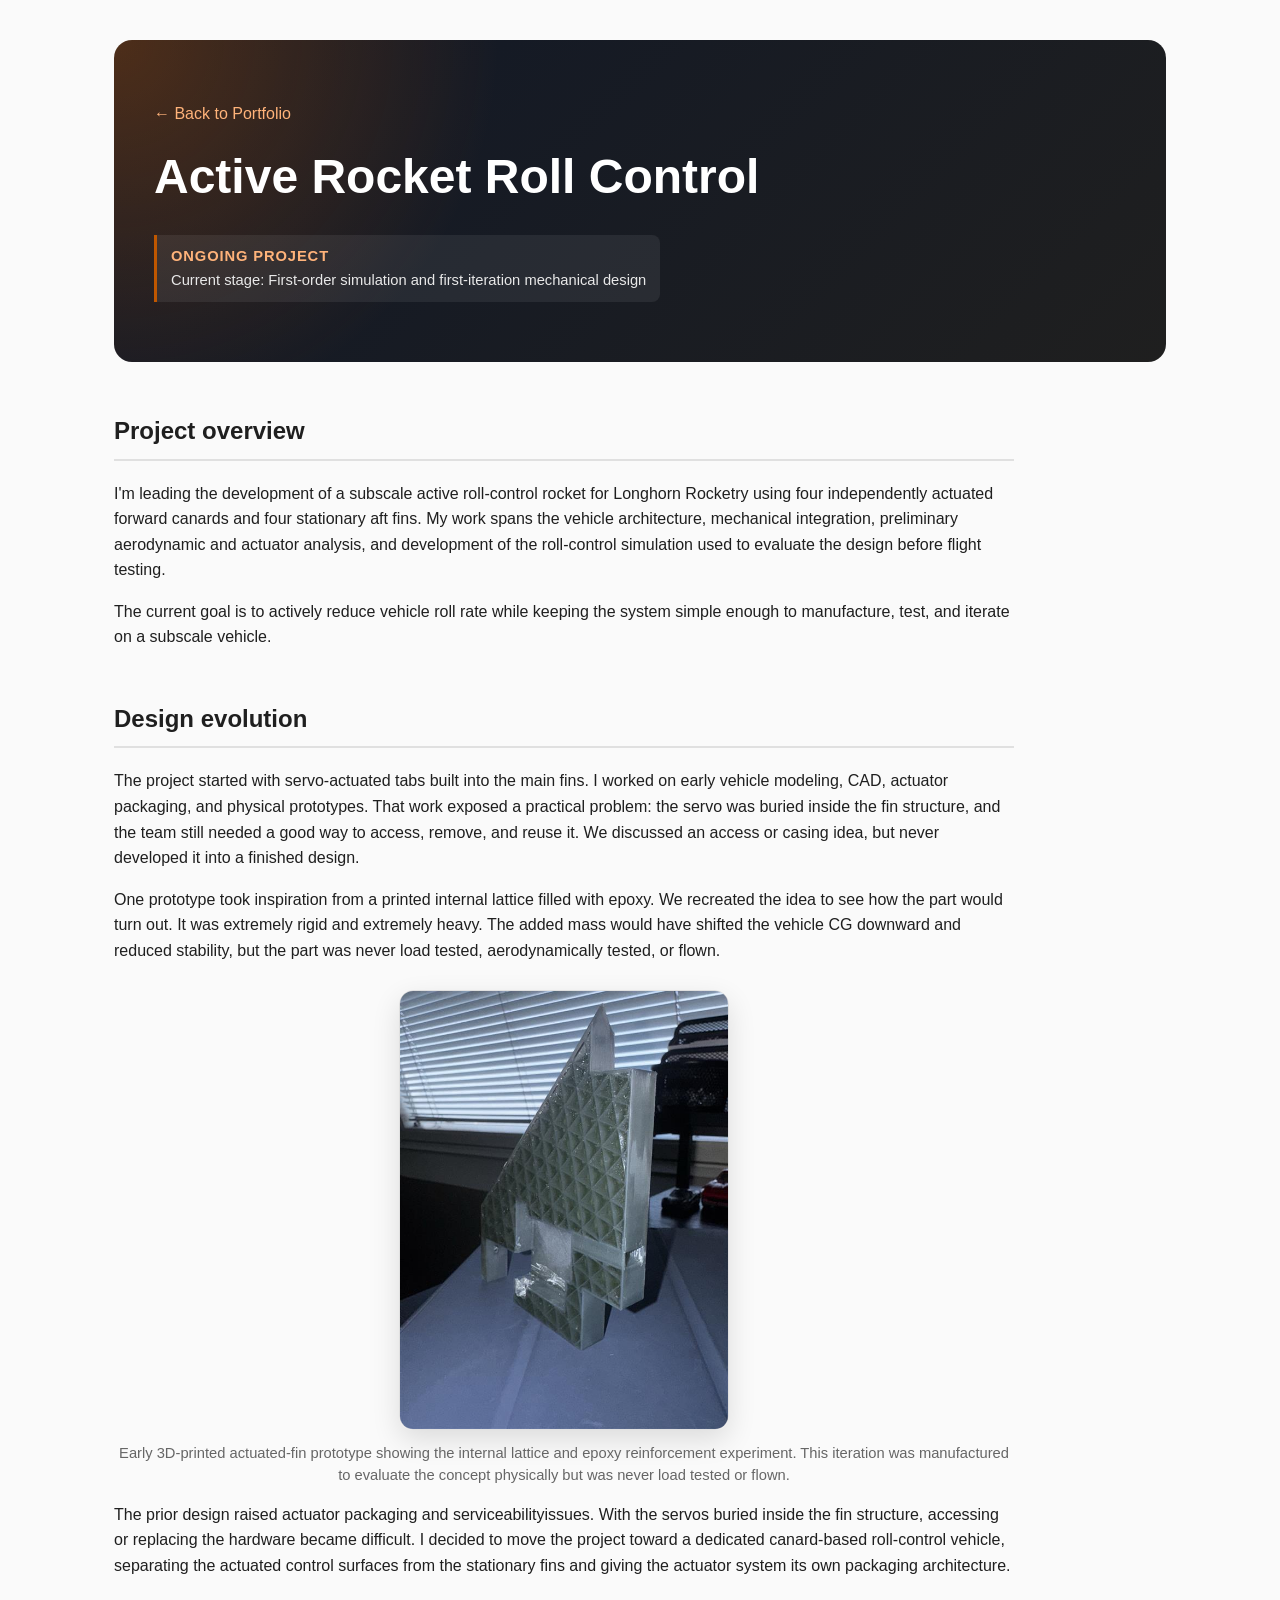
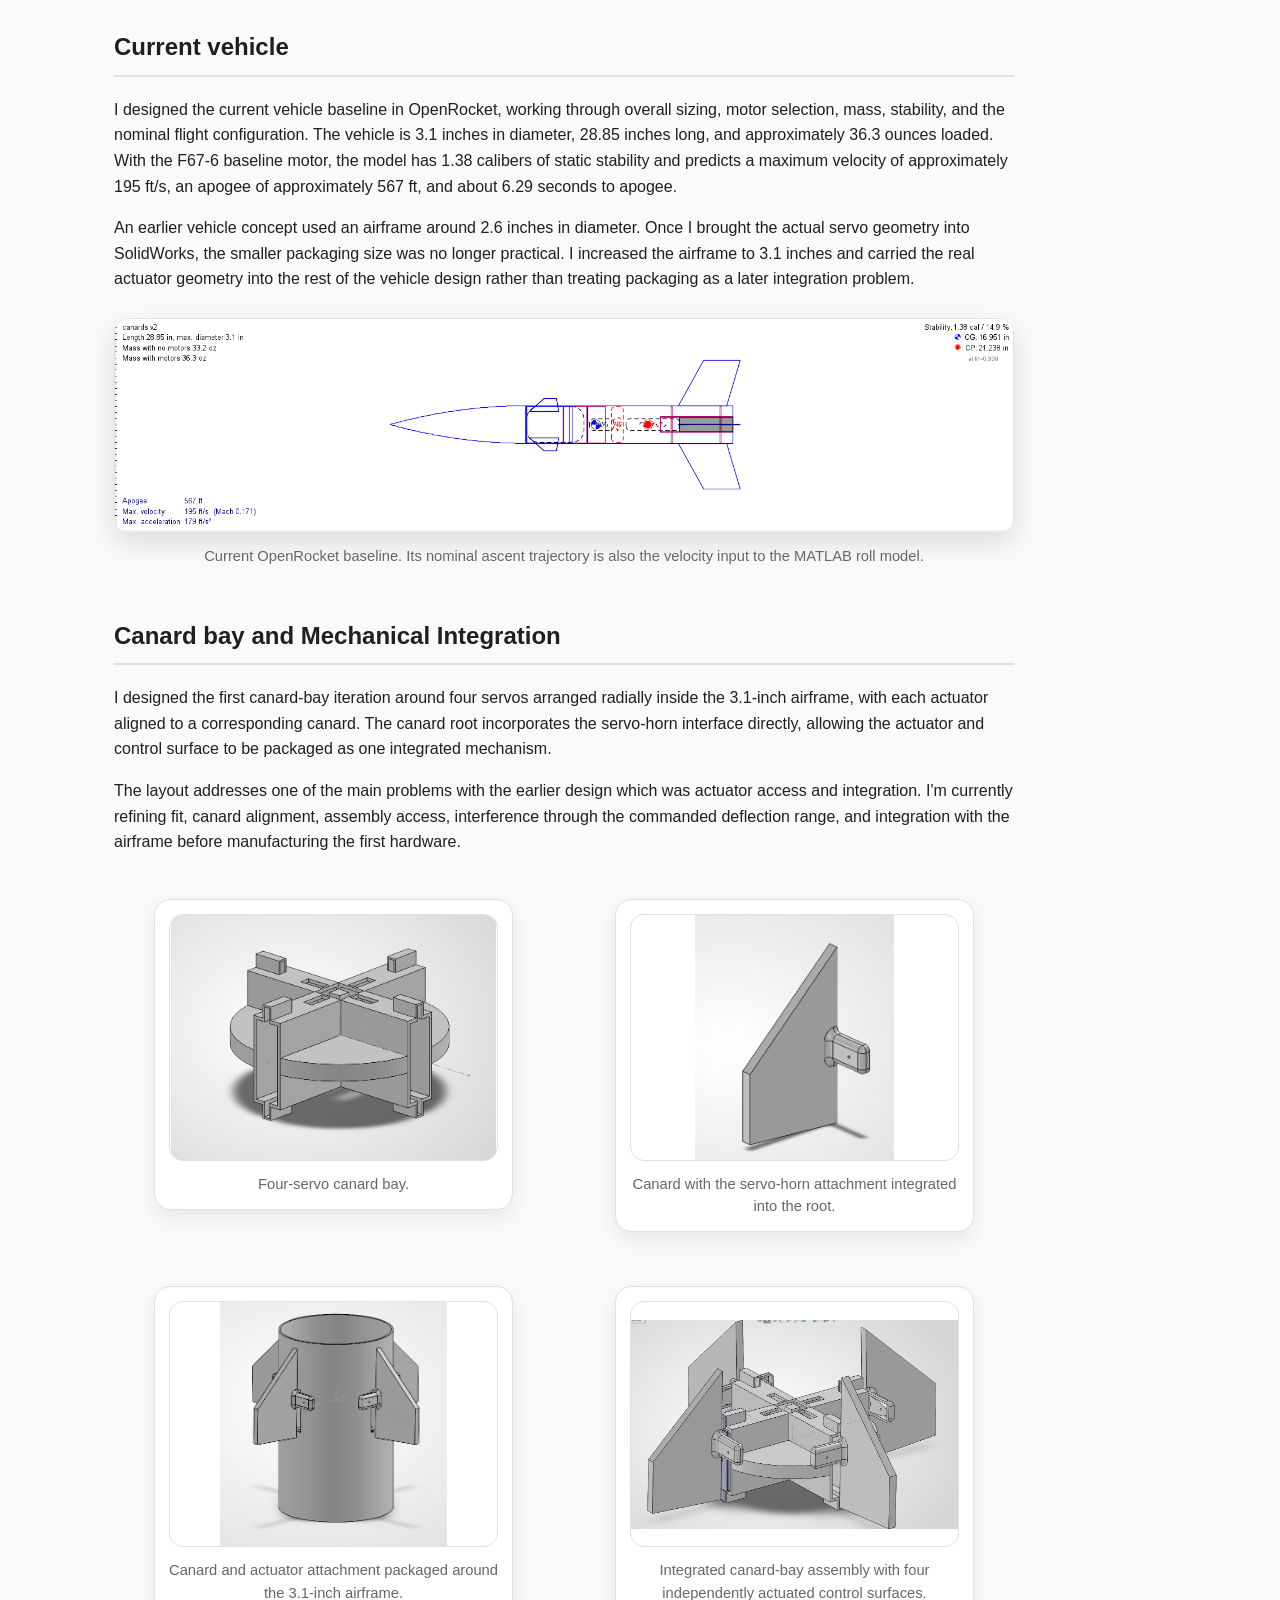
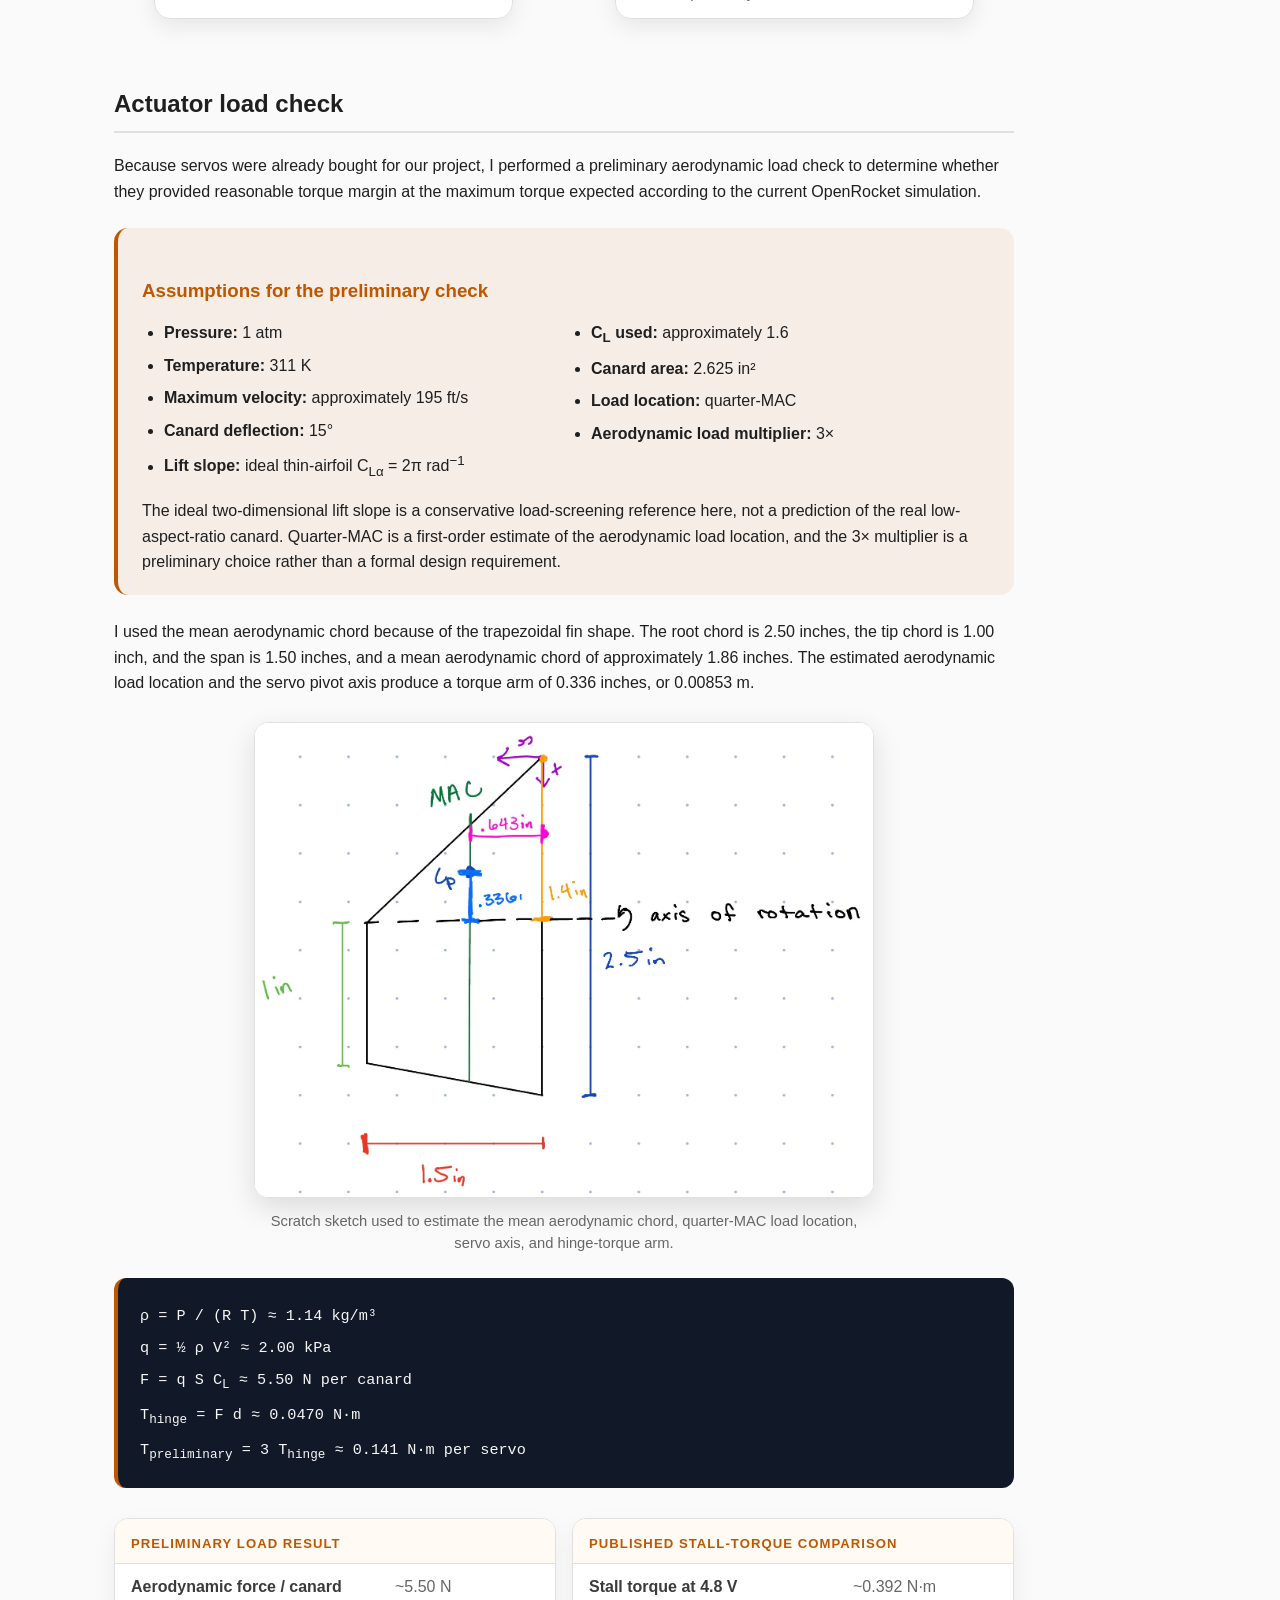
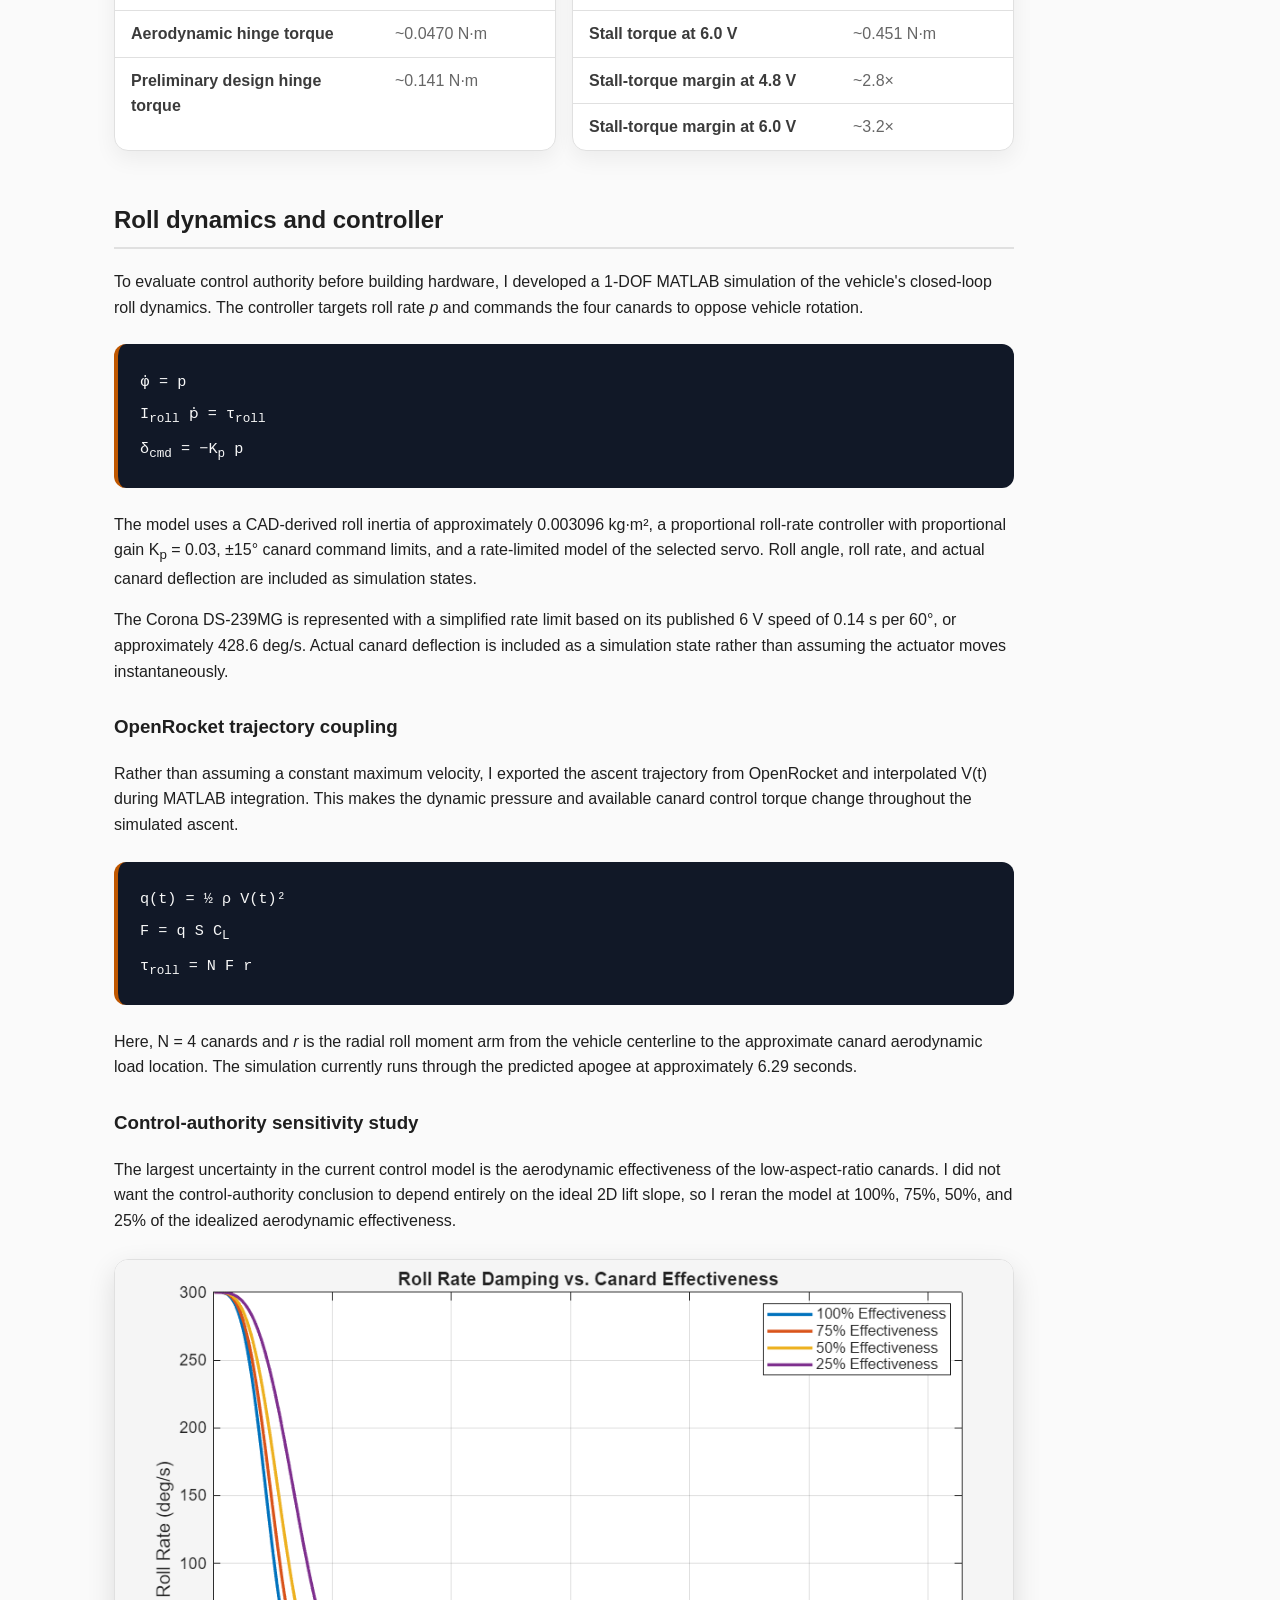
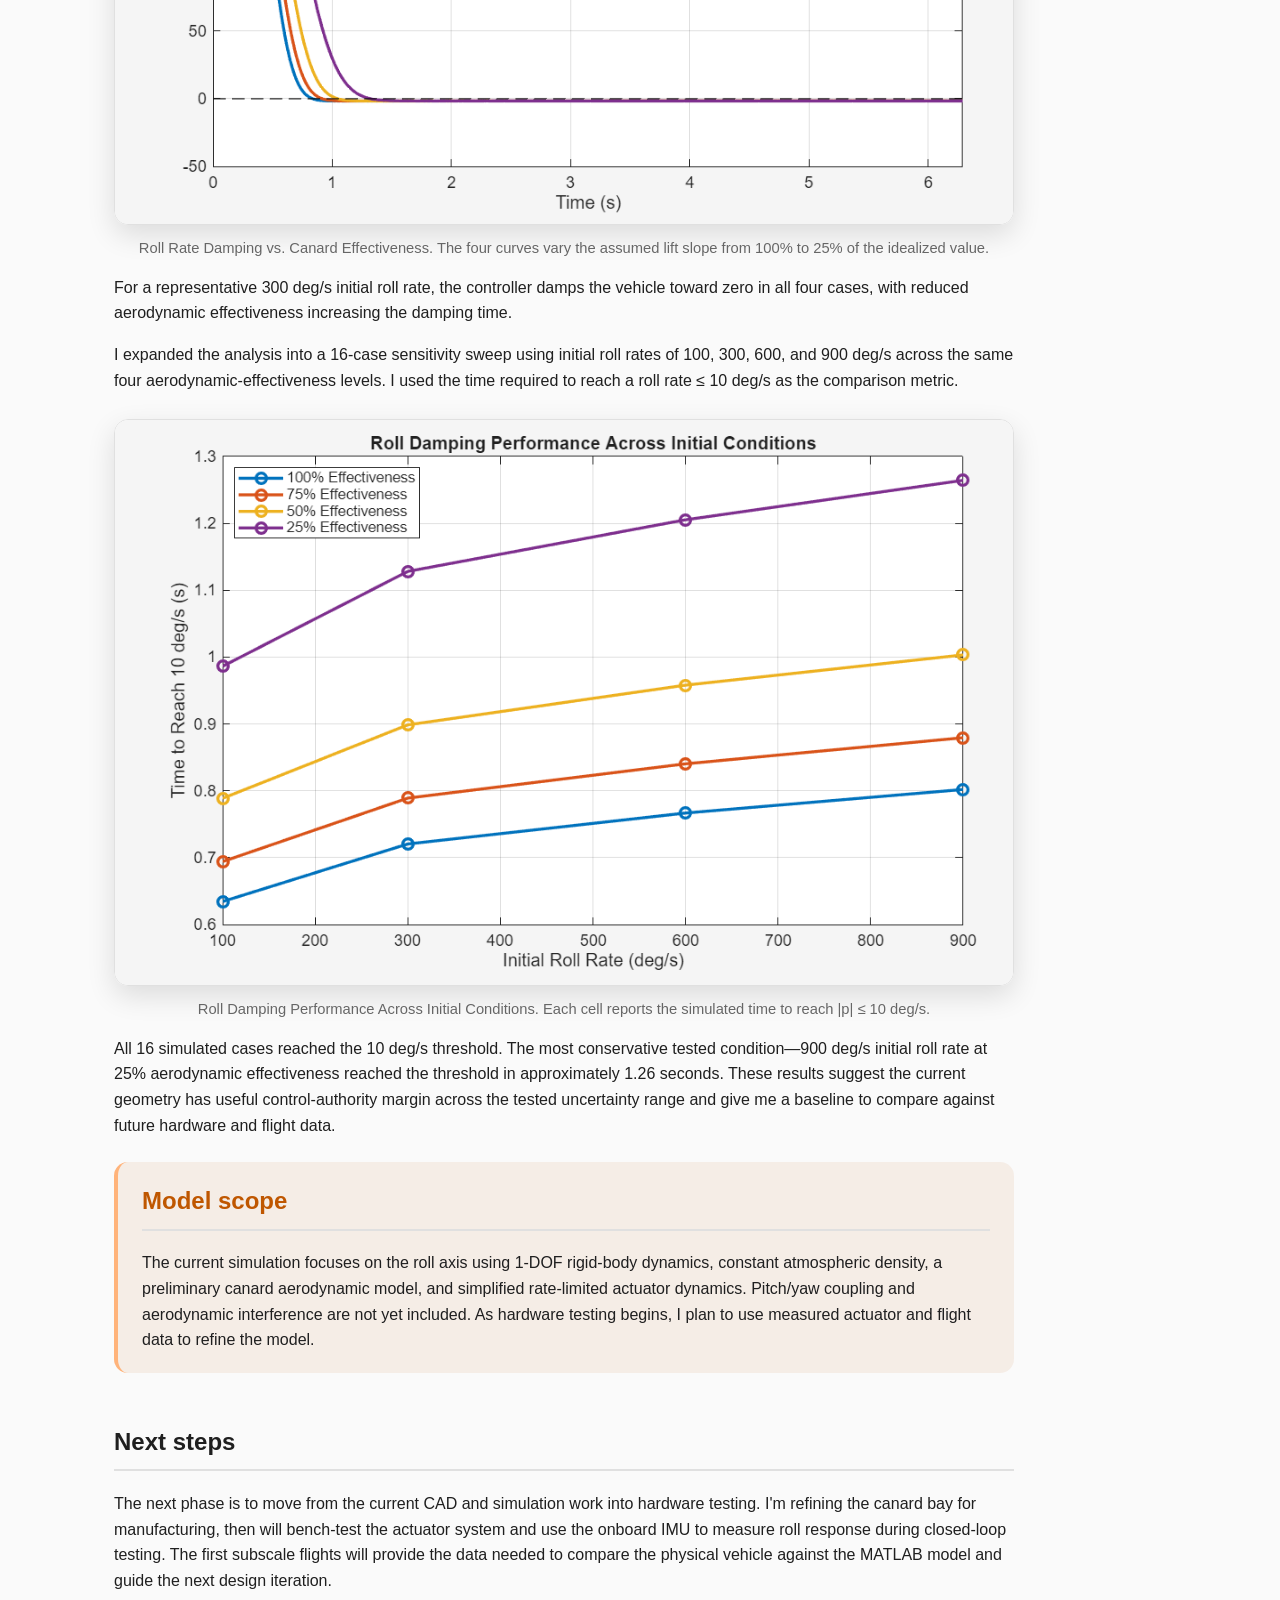
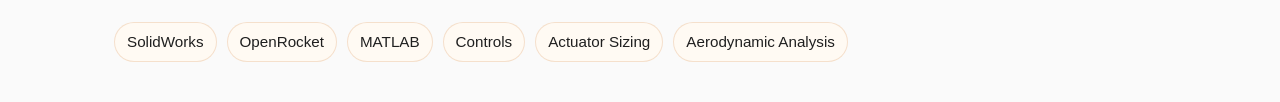
==== commit 9594afd0: "Update actuating-fins.html" ====
--- a/projects/actuating-fins.html
+++ b/projects/actuating-fins.html
@@ -17,7 +17,7 @@
         <section class="project-copy">
             <h2>Project overview</h2>
             <p>I'm leading the development of a subscale active roll-control rocket for Longhorn Rocketry using four independently actuated forward canards and four stationary aft fins. My work spans the vehicle architecture, mechanical integration, preliminary aerodynamic and actuator analysis, and development of the roll-control simulation used to evaluate the design before flight testing.</p>
-            <p>The current goal is to actively damp vehicle roll rate while keeping the system simple enough to manufacture, test, and iterate on a subscale vehicle.</p>
+            <p>The current goal is to actively reduce vehicle roll rate while keeping the system simple enough to manufacture, test, and iterate on a subscale vehicle.</p>
         </section>
 
         <section class="project-copy">
@@ -28,13 +28,13 @@
                 <img class="project-image actuating-fin-image" src="images/actuating_fins/dc7bf9f2-47ab-4d42-890c-b1537ceff6c3.jpg" alt="Early 3D-printed fin prototype with a visible internal lattice and epoxy reinforcement">
                 <figcaption class="image-caption">Early 3D-printed actuated-fin prototype showing the internal lattice and epoxy reinforcement experiment. This iteration was manufactured to evaluate the concept physically but was never load tested or flown.</figcaption>
             </figure>
-            <p>Working through the original fin-tab design exposed the main problem I wanted to solve in the next iteration: actuator packaging and serviceability. With the servos buried inside the fin structure, accessing or replacing the hardware became difficult. I moved the project toward a dedicated canard-based roll-control vehicle, separating the actuated control surfaces from the stationary aft fins and giving the actuator system its own packaging architecture.</p>
+            <p>The prior design raised actuator packaging and serviceabilityissues. With the servos buried inside the fin structure, accessing or replacing the hardware became difficult. I decided to move the project toward a dedicated canard-based roll-control vehicle, separating the actuated control surfaces from the stationary fins and giving the actuator system its own packaging architecture.</p>
         </section>
 
         <section class="project-copy">
             <h2>Current vehicle</h2>
             <p>I designed the current vehicle baseline in OpenRocket, working through overall sizing, motor selection, mass, stability, and the nominal flight configuration. The vehicle is 3.1 inches in diameter, 28.85 inches long, and approximately 36.3 ounces loaded. With the F67-6 baseline motor, the model has 1.38 calibers of static stability and predicts a maximum velocity of approximately 195 ft/s, an apogee of approximately 567 ft, and about 6.29 seconds to apogee.</p>
-            <p>An earlier vehicle concept used an airframe around 2.6 inches in diameter. Once I brought the actual servo geometry into SolidWorks, the smaller packaging envelope was no longer practical. I increased the airframe to 3.1 inches and carried the real actuator geometry into the rest of the vehicle design rather than treating packaging as a later integration problem.</p>
+            <p>An earlier vehicle concept used an airframe around 2.6 inches in diameter. Once I brought the actual servo geometry into SolidWorks, the smaller packaging size was no longer practical. I increased the airframe to 3.1 inches and carried the real actuator geometry into the rest of the vehicle design rather than treating packaging as a later integration problem.</p>
             <figure class="single-image analysis-wide-image">
                 <img class="project-image" src="images/actuating_fins/Screenshot%202026-08-22%20162919.png" alt="OpenRocket baseline for the active roll-control vehicle showing geometry and predicted flight performance">
                 <figcaption class="image-caption">Current OpenRocket baseline. Its nominal ascent trajectory is also the velocity input to the MATLAB roll model.</figcaption>
@@ -42,21 +42,21 @@
         </section>
 
         <section class="project-copy">
-            <h2>Canard bay and mechanical integration</h2>
+            <h2>Canard bay and Mechanical Integration</h2>
             <p>I designed the first canard-bay iteration around four servos arranged radially inside the 3.1-inch airframe, with each actuator aligned to a corresponding canard. The canard root incorporates the servo-horn interface directly, allowing the actuator and control surface to be packaged as one integrated mechanism.</p>
-            <p>The layout addresses one of the main problems with the earlier fin-tab architecture: actuator access and integration. I'm currently refining fit, canard alignment, assembly access, interference through the commanded deflection range, and integration with the airframe before manufacturing the first hardware.</p>
+            <p>The layout addresses one of the main problems with the earlier design which was actuator access and integration. I'm currently refining fit, canard alignment, assembly access, interference through the commanded deflection range, and integration with the airframe before manufacturing the first hardware.</p>
             <div class="image-row cad-gallery">
                 <figure class="image-card">
                     <img class="project-image" src="images/actuating_fins/servobay.png" alt="CAD view of the radial four-servo canard bay">
-                    <figcaption class="image-caption">Four-servo canard bay arranged around the vehicle centerline.</figcaption>
+                    <figcaption class="image-caption">Four-servo canard bay.</figcaption>
                 </figure>
                 <figure class="image-card">
                     <img class="project-image" src="images/actuating_fins/canard.png" alt="CAD view of an individual canard and its integrated servo-horn interface">
-                    <figcaption class="image-caption">Canard with the servo-horn interface integrated into the root.</figcaption>
+                    <figcaption class="image-caption">Canard with the servo-horn attachment integrated into the root.</figcaption>
                 </figure>
                 <figure class="image-card">
                     <img class="project-image" src="images/actuating_fins/upper%20body%20tube.png" alt="CAD view of the upper body tube with four installed canards">
-                    <figcaption class="image-caption">Canard and actuator interfaces packaged around the 3.1-inch airframe.</figcaption>
+                    <figcaption class="image-caption">Canard and actuator attachment packaged around the 3.1-inch airframe.</figcaption>
                 </figure>
                 <figure class="image-card">
                     <img class="project-image" src="images/actuating_fins/servo%20assembly.png" alt="Integrated CAD assembly of four servos and canards inside the airframe">
@@ -67,7 +67,7 @@
 
         <section class="project-copy">
             <h2>Actuator load check</h2>
-            <p>Because the Corona DS-239MG servos were already available for the project, I performed a preliminary aerodynamic load check to determine whether they provided reasonable torque margin at the highest velocity in the current OpenRocket trajectory.</p>
+            <p>Because servos were already bought for our project, I performed a preliminary aerodynamic load check to determine whether they provided reasonable torque margin at the maximum torque expected according to the current OpenRocket simulation.</p>
             <div class="project-callout assumptions-callout">
                 <h3>Assumptions for the preliminary check</h3>
                 <ul class="compact-assumption-list">
@@ -79,7 +79,7 @@
                 </ul>
                 <p>The ideal two-dimensional lift slope is a conservative load-screening reference here, not a prediction of the real low-aspect-ratio canard. Quarter-MAC is a first-order estimate of the aerodynamic load location, and the 3× multiplier is a preliminary choice rather than a formal design requirement.</p>
             </div>
-            <p>Because the canard is tapered and swept, I used the mean aerodynamic chord. The root chord is 2.50 inches, the tip chord is 1.00 inch, and the span is 1.50 inches, giving a taper ratio of 0.40 and a mean aerodynamic chord of approximately 1.86 inches. The estimated aerodynamic load location and the servo pivot axis produce a chordwise torque arm of 0.336 inches, or 0.00853 m.</p>
+            <p> I used the mean aerodynamic chord because of the trapezoidal fin shape. The root chord is 2.50 inches, the tip chord is 1.00 inch, and the span is 1.50 inches, and a mean aerodynamic chord of approximately 1.86 inches. The estimated aerodynamic load location and the servo pivot axis produce a torque arm of 0.336 inches, or 0.00853 m.</p>
             <figure class="single-image analysis-sketch-image">
                 <img class="project-image" src="images/actuating_fins/Image%20(2).jpg" alt="Hand-drawn canard geometry sketch marking the mean aerodynamic chord, aerodynamic load location, servo axis, and torque arm">
                 <figcaption class="image-caption">Scratch sketch used to estimate the mean aerodynamic chord, quarter-MAC load location, servo axis, and hinge-torque arm.</figcaption>
@@ -99,21 +99,17 @@
                     <tr><th scope="row">Stall torque at 4.8 V</th><td>~0.392 N·m</td></tr><tr><th scope="row">Stall torque at 6.0 V</th><td>~0.451 N·m</td></tr><tr><th scope="row">Stall-torque margin at 4.8 V</th><td>~2.8×</td></tr><tr><th scope="row">Stall-torque margin at 6.0 V</th><td>~3.2×</td></tr>
                 </tbody></table></div>
             </div>
-            <div class="project-callout">
-                <h3>Two different torque calculations</h3>
-                <p>Servo hinge torque and vehicle roll torque use different moment arms. The actuator check uses the chordwise distance between the aerodynamic load location and canard pivot axis, while the roll-dynamics model uses the radial distance from the vehicle centerline to the canard aerodynamic force.</p>
-            </div>
         </section>
 
         <section class="project-copy">
             <h2>Roll dynamics and controller</h2>
-            <p>To evaluate control authority before building hardware, I developed a 1-DOF MATLAB simulation of the vehicle's closed-loop roll dynamics. The controller targets roll rate <em>p</em> rather than roll angle <em>φ</em> and commands the four canards to oppose vehicle rotation.</p>
+            <p>To evaluate control authority before building hardware, I developed a 1-DOF MATLAB simulation of the vehicle's closed-loop roll dynamics. The controller targets roll rate <em>p</em> and commands the four canards to oppose vehicle rotation.</p>
             <div class="equation-block" aria-label="Roll dynamics and controller equations"><p><code>φ̇ = p</code></p><p><code>I<sub>roll</sub> ṗ = τ<sub>roll</sub></code></p><p><code>δ<sub>cmd</sub> = −K<sub>p</sub> p</code></p></div>
-            <p>The model uses a CAD-derived roll inertia of approximately 0.003096 kg·m², a proportional roll-rate controller with K<sub>p</sub> = 0.03, ±15° canard command limits, and a rate-limited model of the selected servo. Roll angle, roll rate, and actual canard deflection are included as simulation states.</p>
+            <p>The model uses a CAD-derived roll inertia of approximately 0.003096 kg·m², a proportional roll-rate controller with proportional gain K<sub>p</sub> = 0.03, ±15° canard command limits, and a rate-limited model of the selected servo. Roll angle, roll rate, and actual canard deflection are included as simulation states.</p>
             <p>The Corona DS-239MG is represented with a simplified rate limit based on its published 6 V speed of 0.14 s per 60°, or approximately 428.6 deg/s. Actual canard deflection is included as a simulation state rather than assuming the actuator moves instantaneously.</p>
 
             <h3>OpenRocket trajectory coupling</h3>
-            <p>Rather than assuming a constant maximum velocity, I exported the nominal ascent trajectory from OpenRocket and interpolate V(t) during MATLAB integration. This makes dynamic pressure—and therefore available canard control torque—change throughout the simulated ascent.</p>
+            <p>Rather than assuming a constant maximum velocity, I exported the ascent trajectory from OpenRocket and interpolated V(t) during MATLAB integration. This makes the dynamic pressure and available canard control torque change throughout the simulated ascent.</p>
             <div class="equation-block" aria-label="Trajectory-coupled aerodynamic model equations"><p><code>q(t) = ½ ρ V(t)²</code></p><p><code>F = q S C<sub>L</sub></code></p><p><code>τ<sub>roll</sub> = N F r</code></p></div>
             <p>Here, N = 4 canards and <em>r</em> is the radial roll moment arm from the vehicle centerline to the approximate canard aerodynamic load location. The simulation currently runs through the predicted apogee at approximately 6.29 seconds.</p>
 
@@ -124,12 +120,12 @@
                 <figcaption class="image-caption">Roll Rate Damping vs. Canard Effectiveness. The four curves vary the assumed lift slope from 100% to 25% of the idealized value.</figcaption>
             </figure>
             <p>For a representative 300 deg/s initial roll rate, the controller damps the vehicle toward zero in all four cases, with reduced aerodynamic effectiveness increasing the damping time.</p>
-            <p>I expanded the analysis into a 16-case sensitivity sweep using initial roll rates of 100, 300, 600, and 900 deg/s across the same four aerodynamic-effectiveness levels. I used the time required to reach |p| ≤ 10 deg/s as the comparison metric.</p>
+            <p>I expanded the analysis into a 16-case sensitivity sweep using initial roll rates of 100, 300, 600, and 900 deg/s across the same four aerodynamic-effectiveness levels. I used the time required to reach a roll rate ≤ 10 deg/s as the comparison metric.</p>
             <figure class="single-image analysis-wide-image">
                 <img class="project-image" src="images/actuating_fins/damping%20across%20conditions.png" alt="MATLAB plot of roll-damping time across initial roll rates and canard-effectiveness assumptions">
                 <figcaption class="image-caption">Roll Damping Performance Across Initial Conditions. Each cell reports the simulated time to reach |p| ≤ 10 deg/s.</figcaption>
             </figure>
-            <p>All 16 simulated cases reached the 10 deg/s threshold. The most conservative tested condition—900 deg/s initial roll rate at 25% aerodynamic effectiveness—reached the threshold in approximately 1.26 seconds. These results suggest the current geometry has useful control-authority margin across the tested uncertainty range and give me a baseline to compare against future hardware and flight data.</p>
+            <p>All 16 simulated cases reached the 10 deg/s threshold. The most conservative tested condition—900 deg/s initial roll rate at 25% aerodynamic effectiveness reached the threshold in approximately 1.26 seconds. These results suggest the current geometry has useful control-authority margin across the tested uncertainty range and give me a baseline to compare against future hardware and flight data.</p>
         </section>
 
         <section class="project-copy">
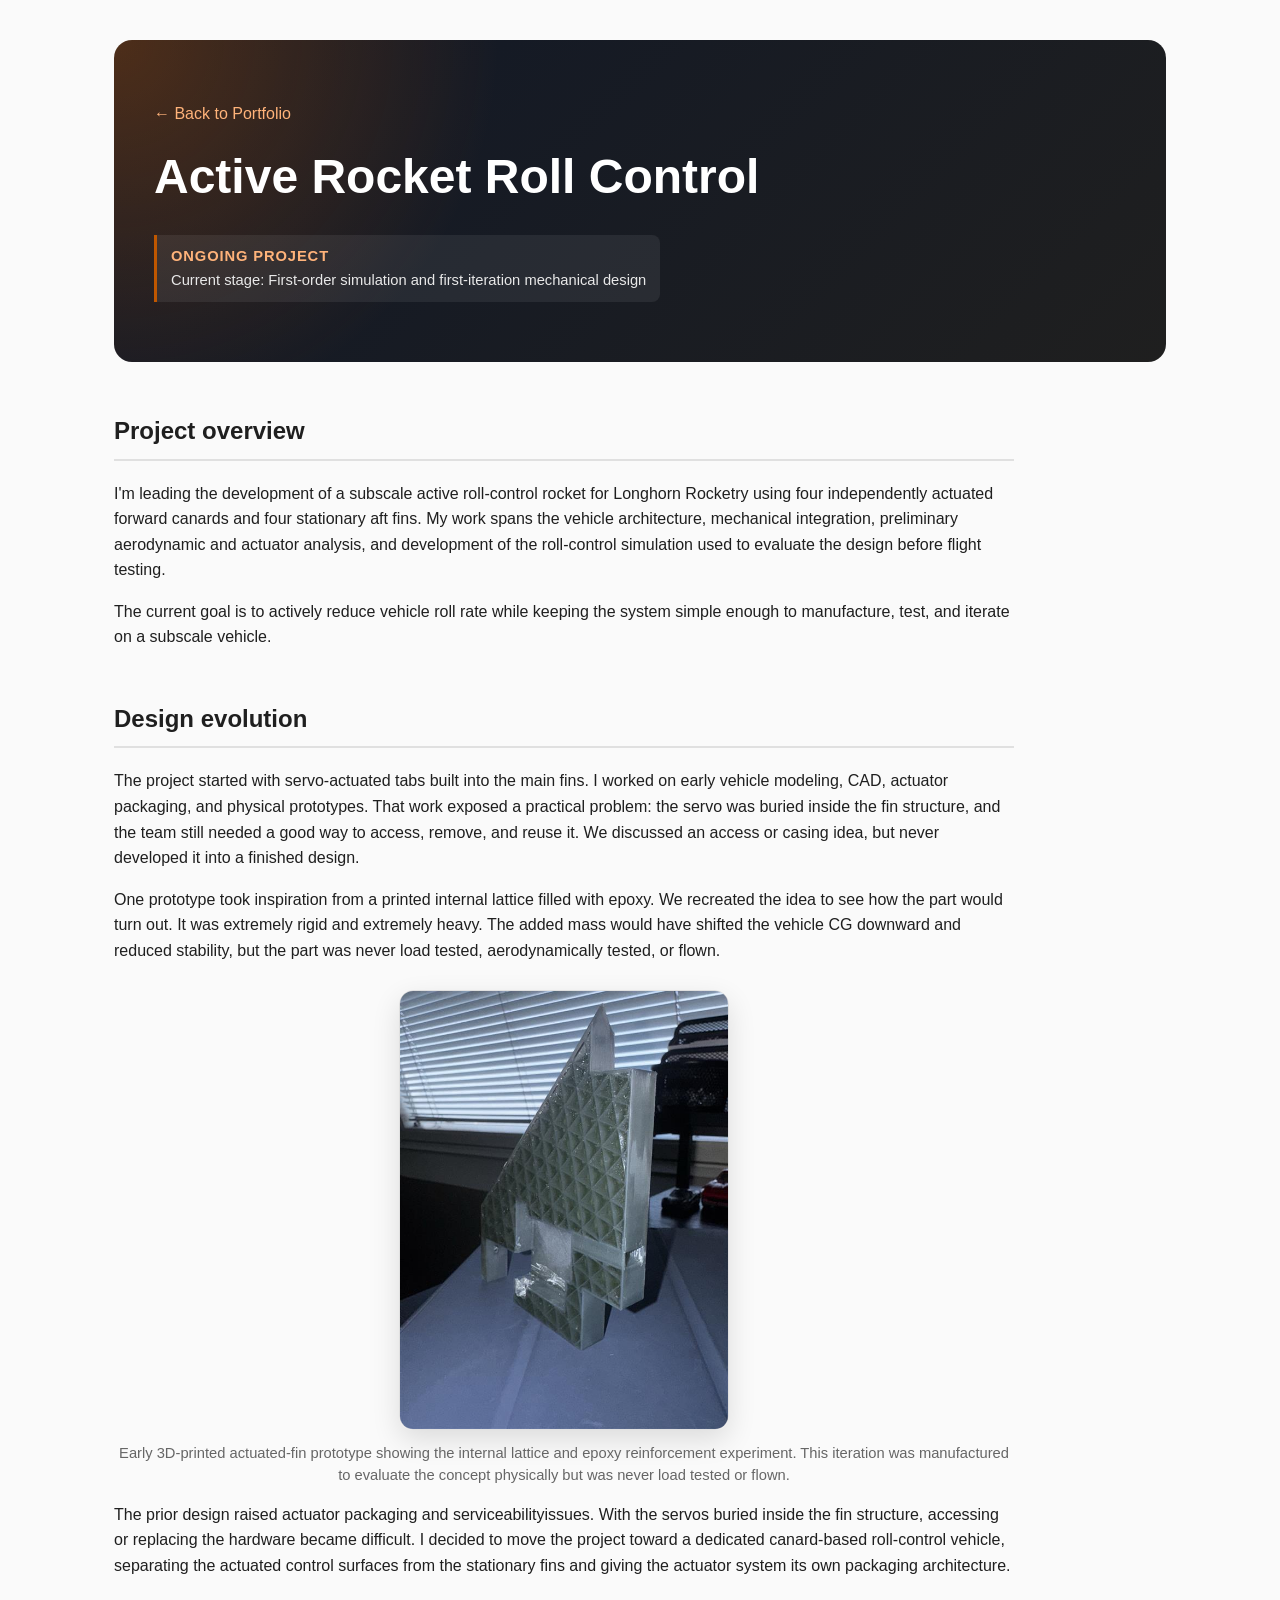
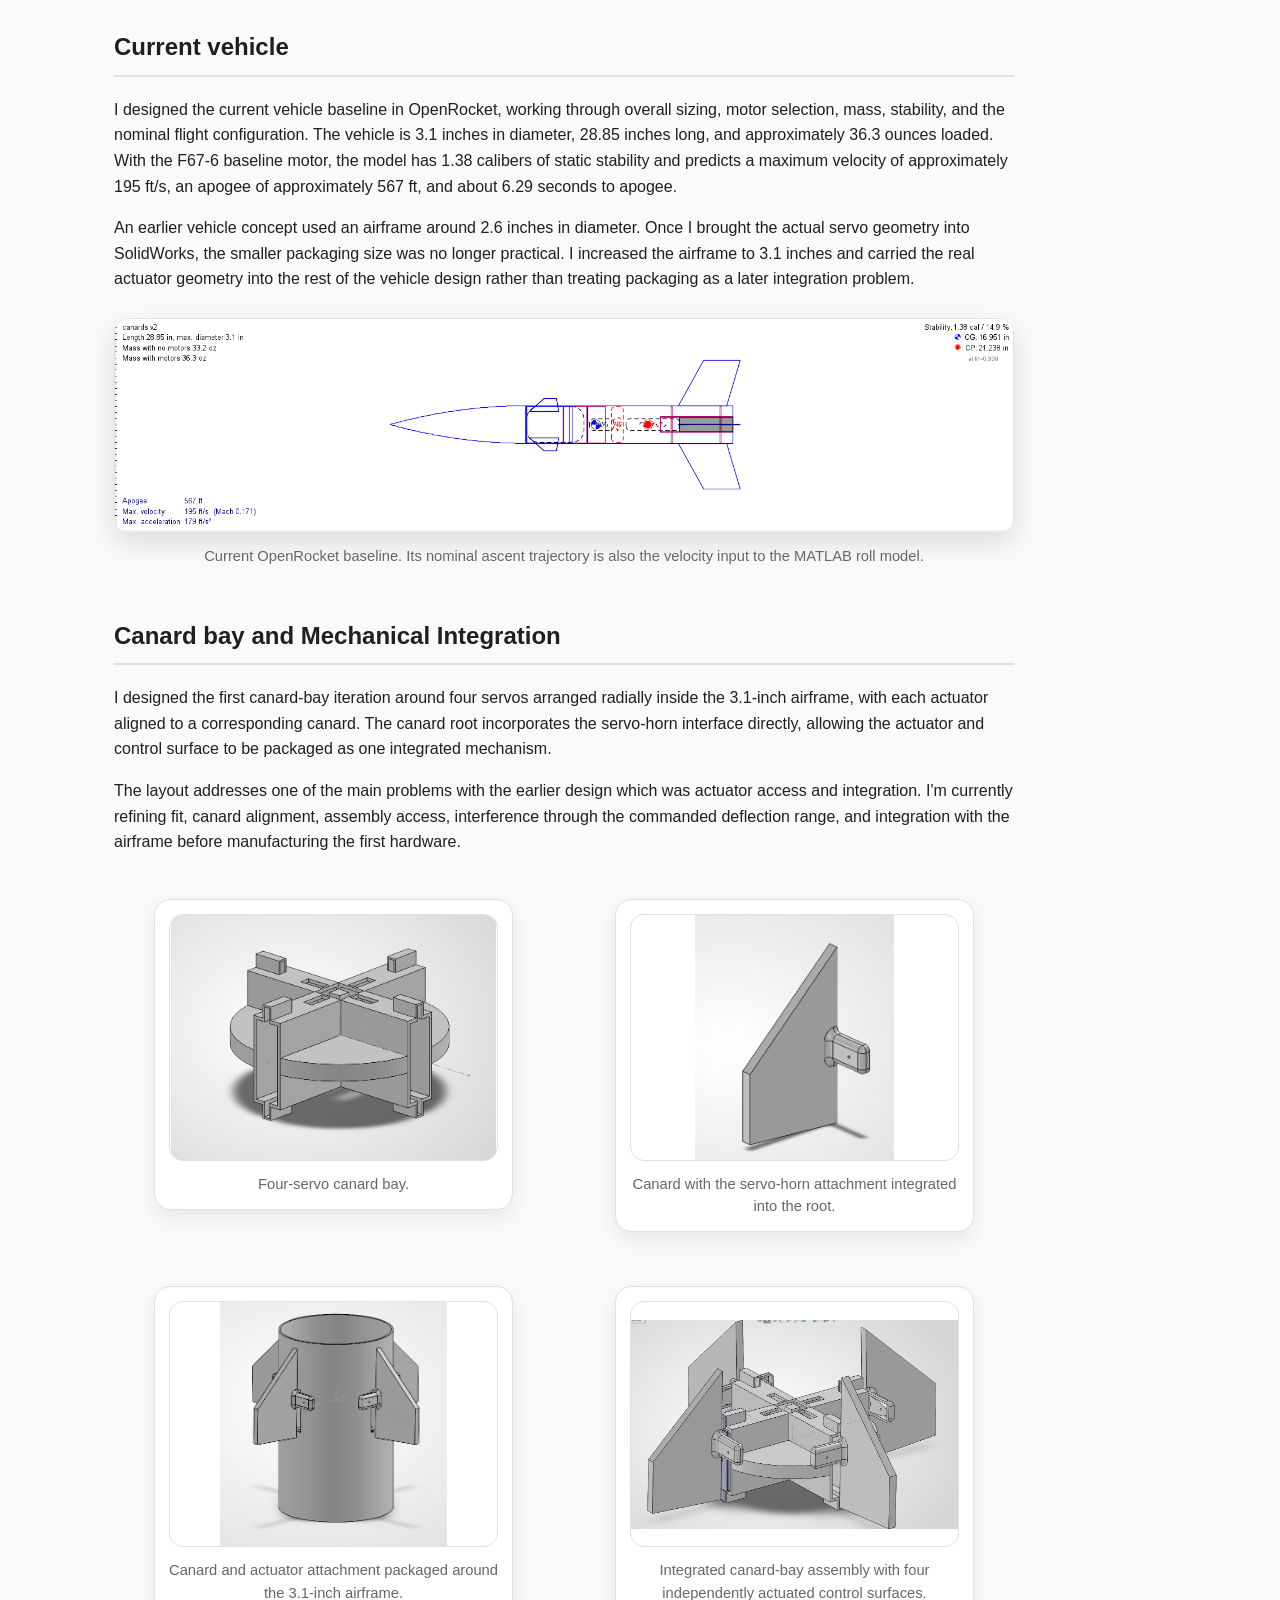
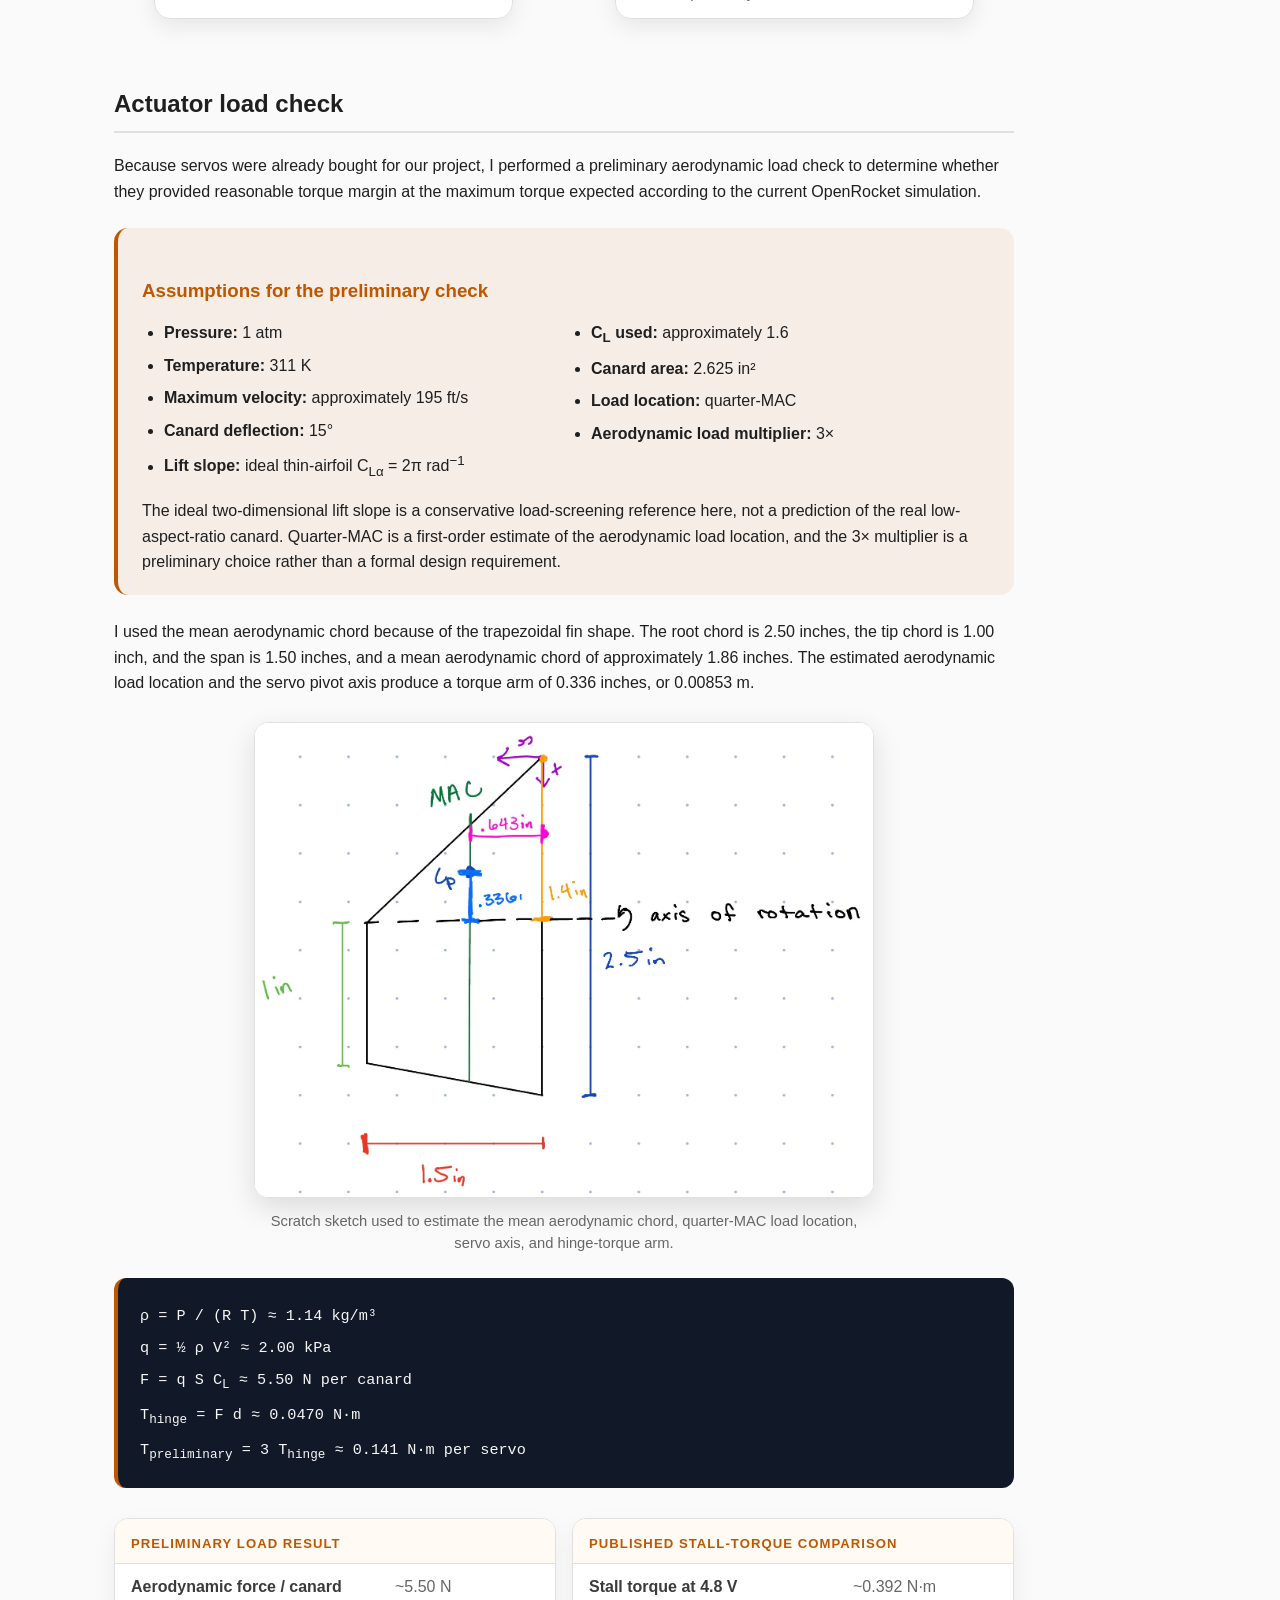
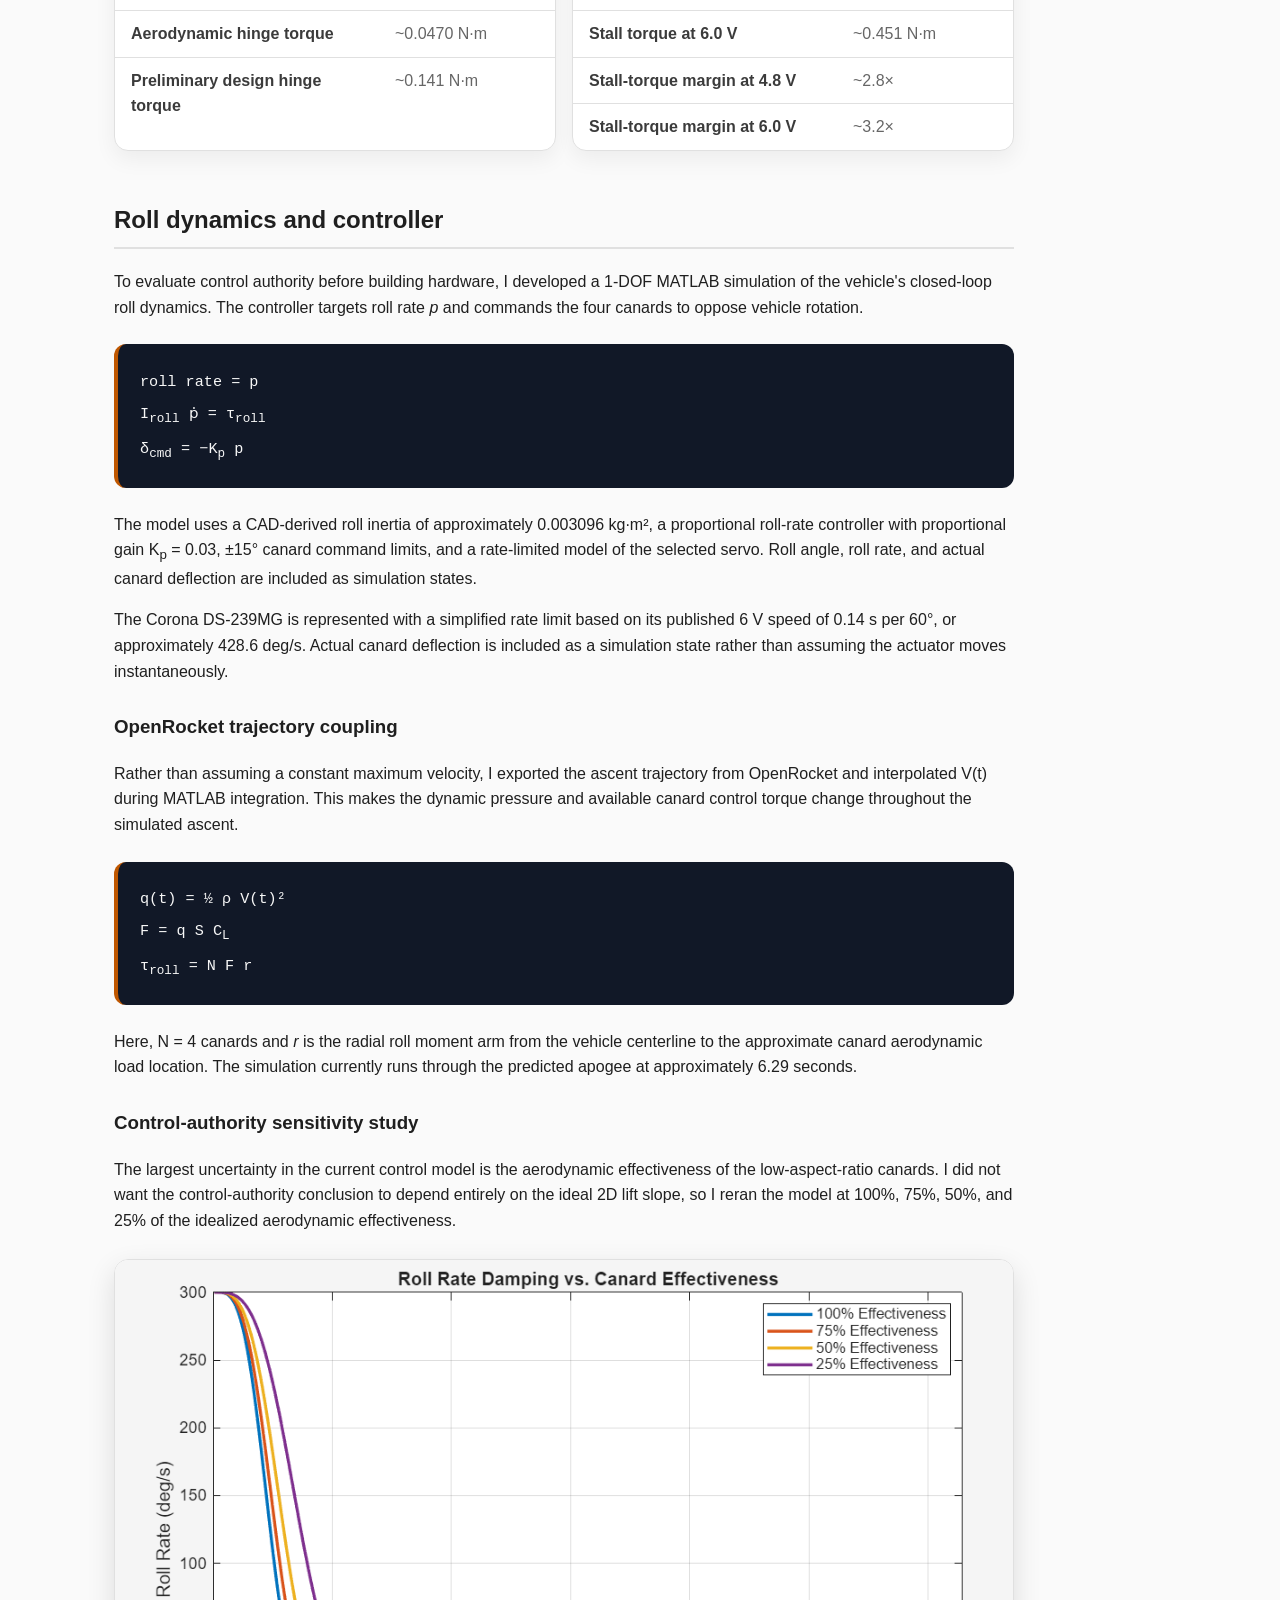
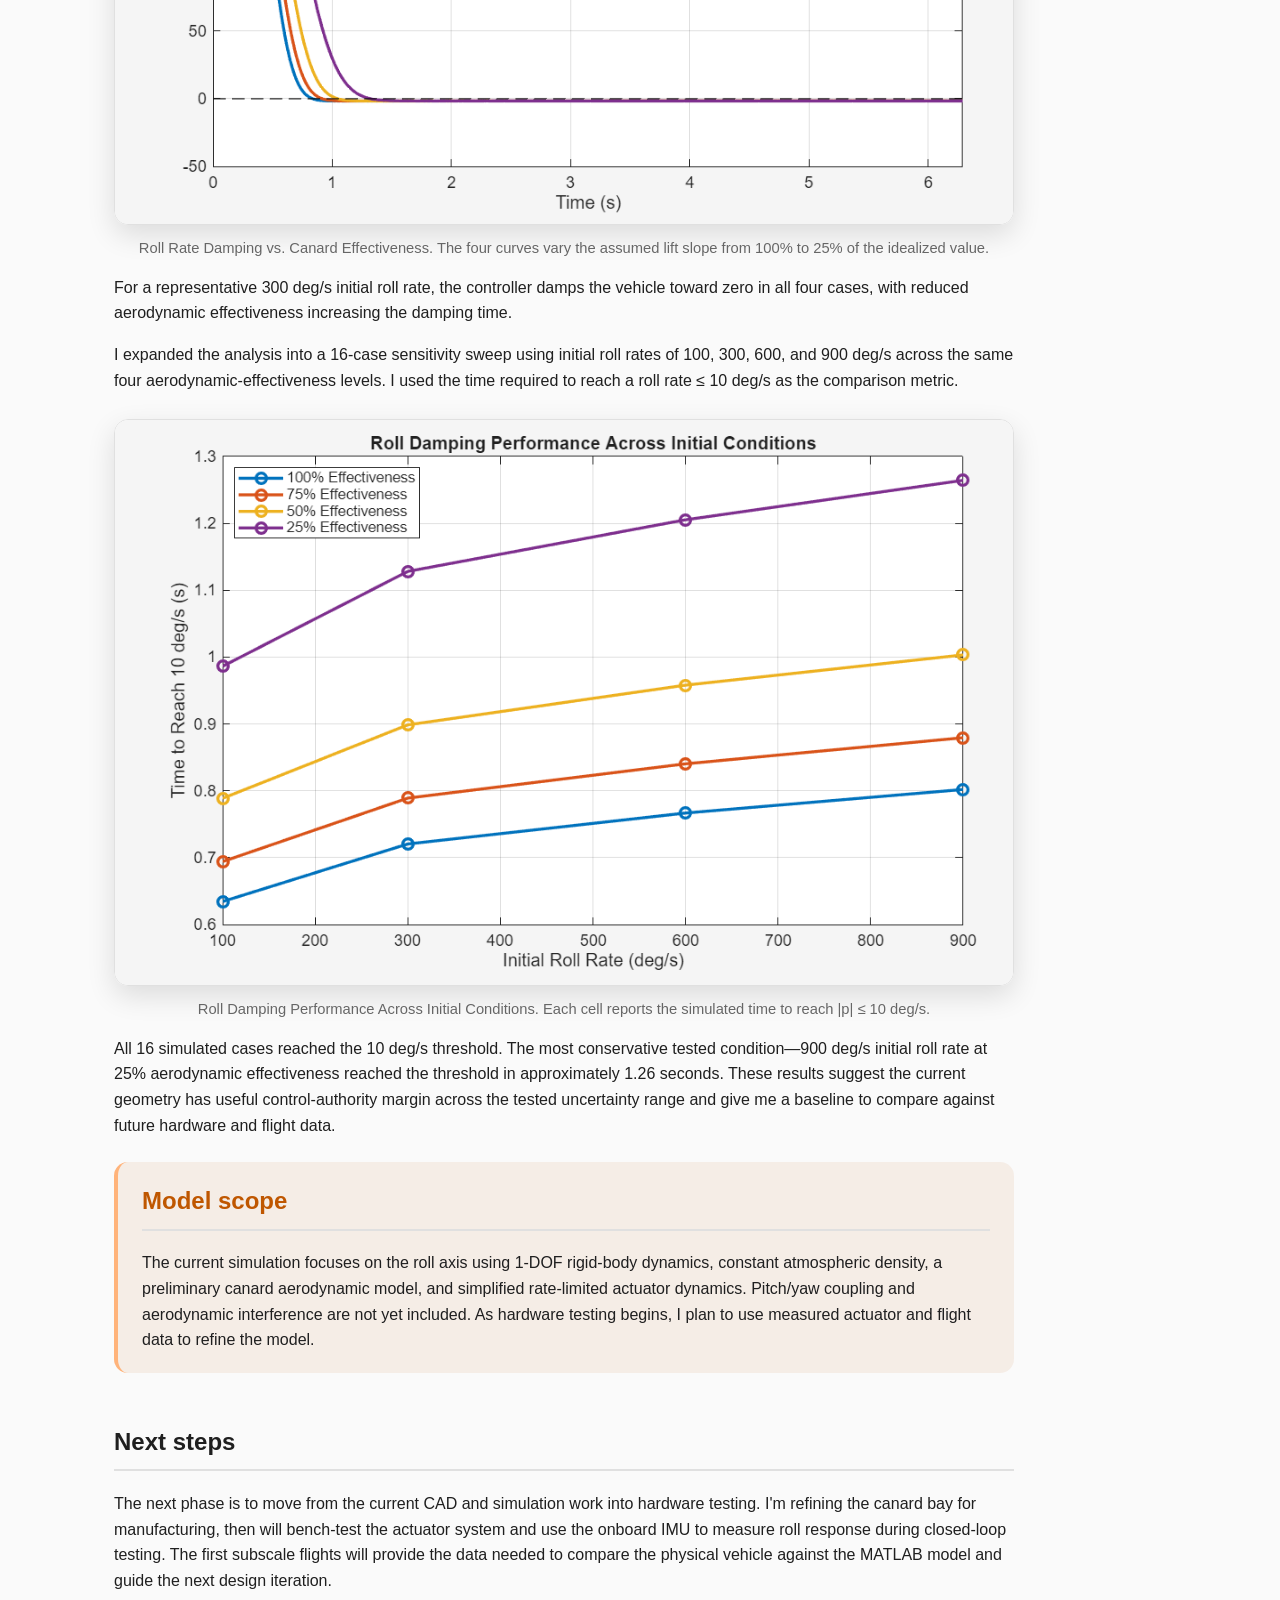
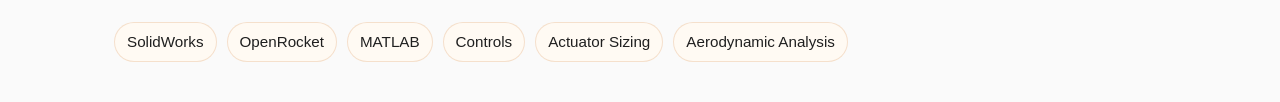
==== commit 665e62e1: "Update roll dynamics equations in HTML documentation" ====
--- a/projects/actuating-fins.html
+++ b/projects/actuating-fins.html
@@ -104,7 +104,7 @@
         <section class="project-copy">
             <h2>Roll dynamics and controller</h2>
             <p>To evaluate control authority before building hardware, I developed a 1-DOF MATLAB simulation of the vehicle's closed-loop roll dynamics. The controller targets roll rate <em>p</em> and commands the four canards to oppose vehicle rotation.</p>
-            <div class="equation-block" aria-label="Roll dynamics and controller equations"><p><code>φ̇ = p</code></p><p><code>I<sub>roll</sub> ṗ = τ<sub>roll</sub></code></p><p><code>δ<sub>cmd</sub> = −K<sub>p</sub> p</code></p></div>
+            <div class="equation-block" aria-label="Roll dynamics and controller equations"><p><code> roll rate = p</code></p><p><code>I<sub>roll</sub> ṗ = τ<sub>roll</sub></code></p><p><code>δ<sub>cmd</sub> = −K<sub>p</sub> p</code></p></div>
             <p>The model uses a CAD-derived roll inertia of approximately 0.003096 kg·m², a proportional roll-rate controller with proportional gain K<sub>p</sub> = 0.03, ±15° canard command limits, and a rate-limited model of the selected servo. Roll angle, roll rate, and actual canard deflection are included as simulation states.</p>
             <p>The Corona DS-239MG is represented with a simplified rate limit based on its published 6 V speed of 0.14 s per 60°, or approximately 428.6 deg/s. Actual canard deflection is included as a simulation state rather than assuming the actuator moves instantaneously.</p>
 
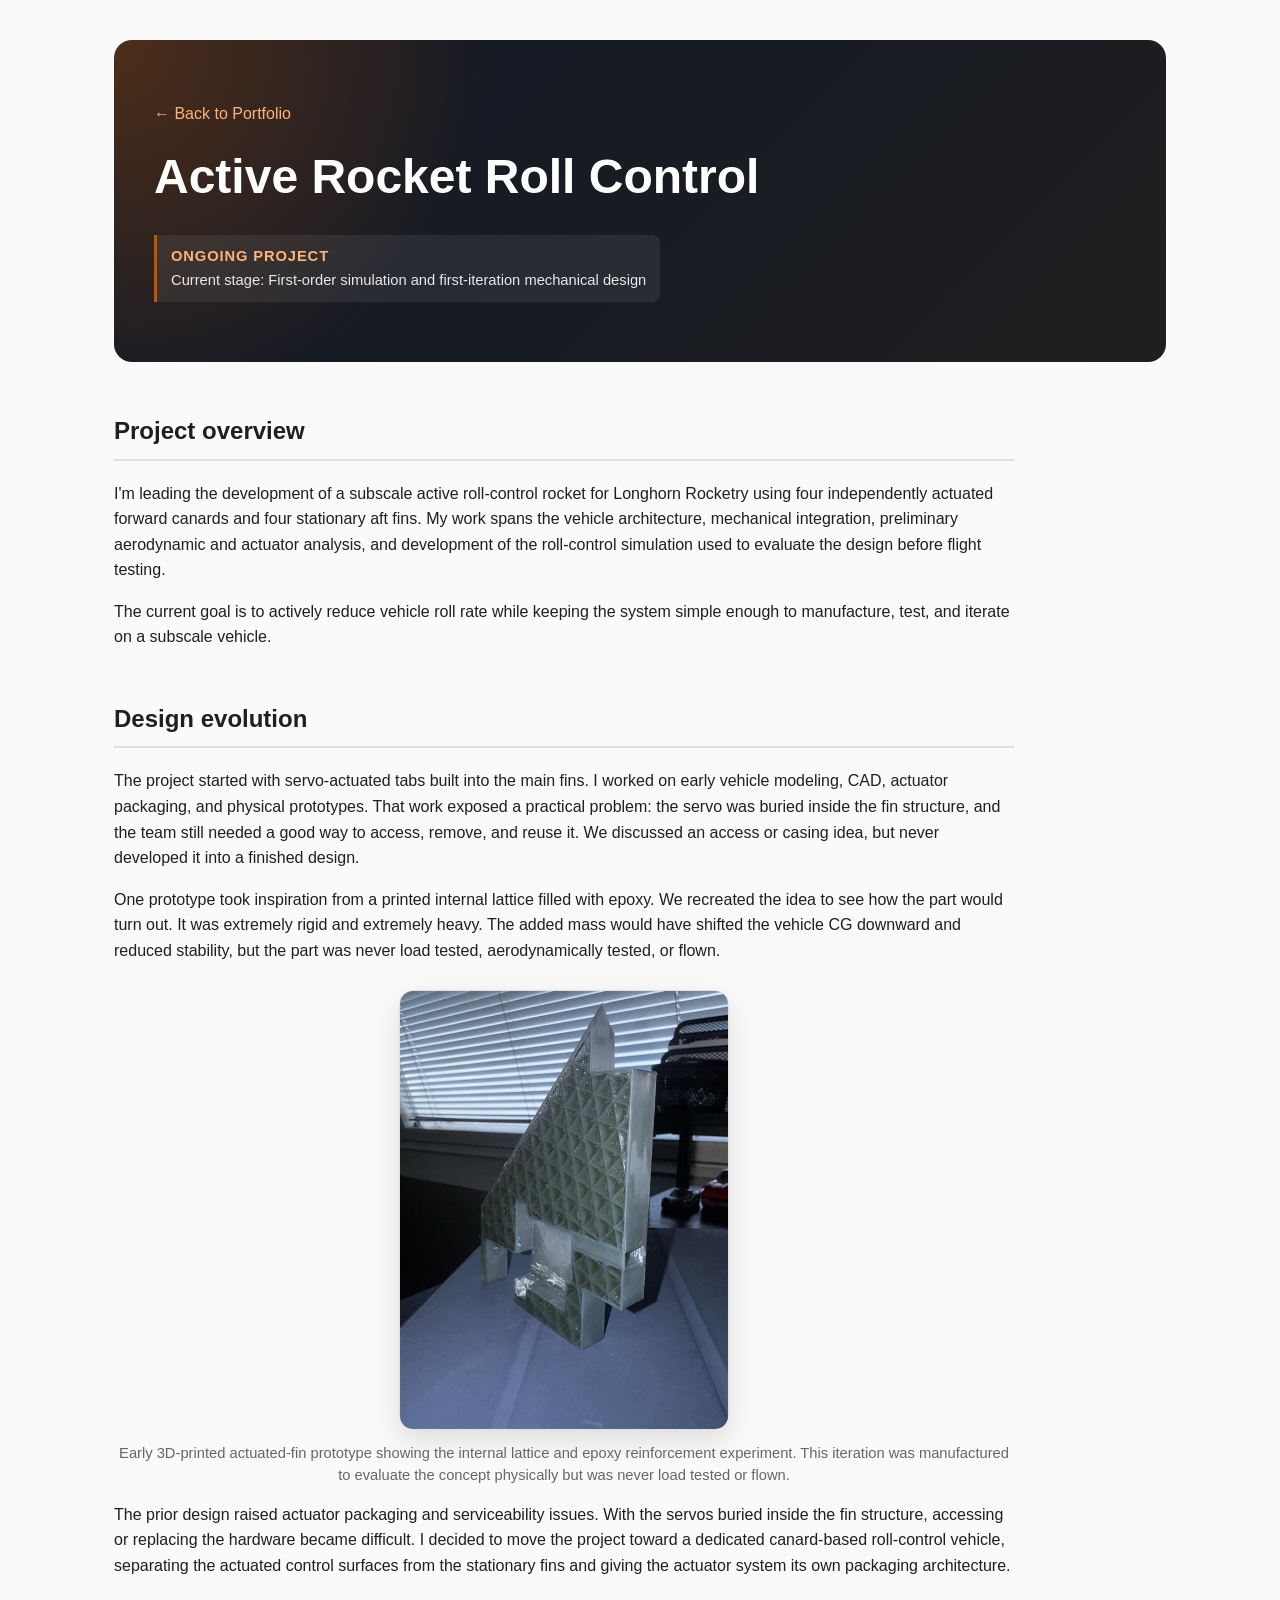
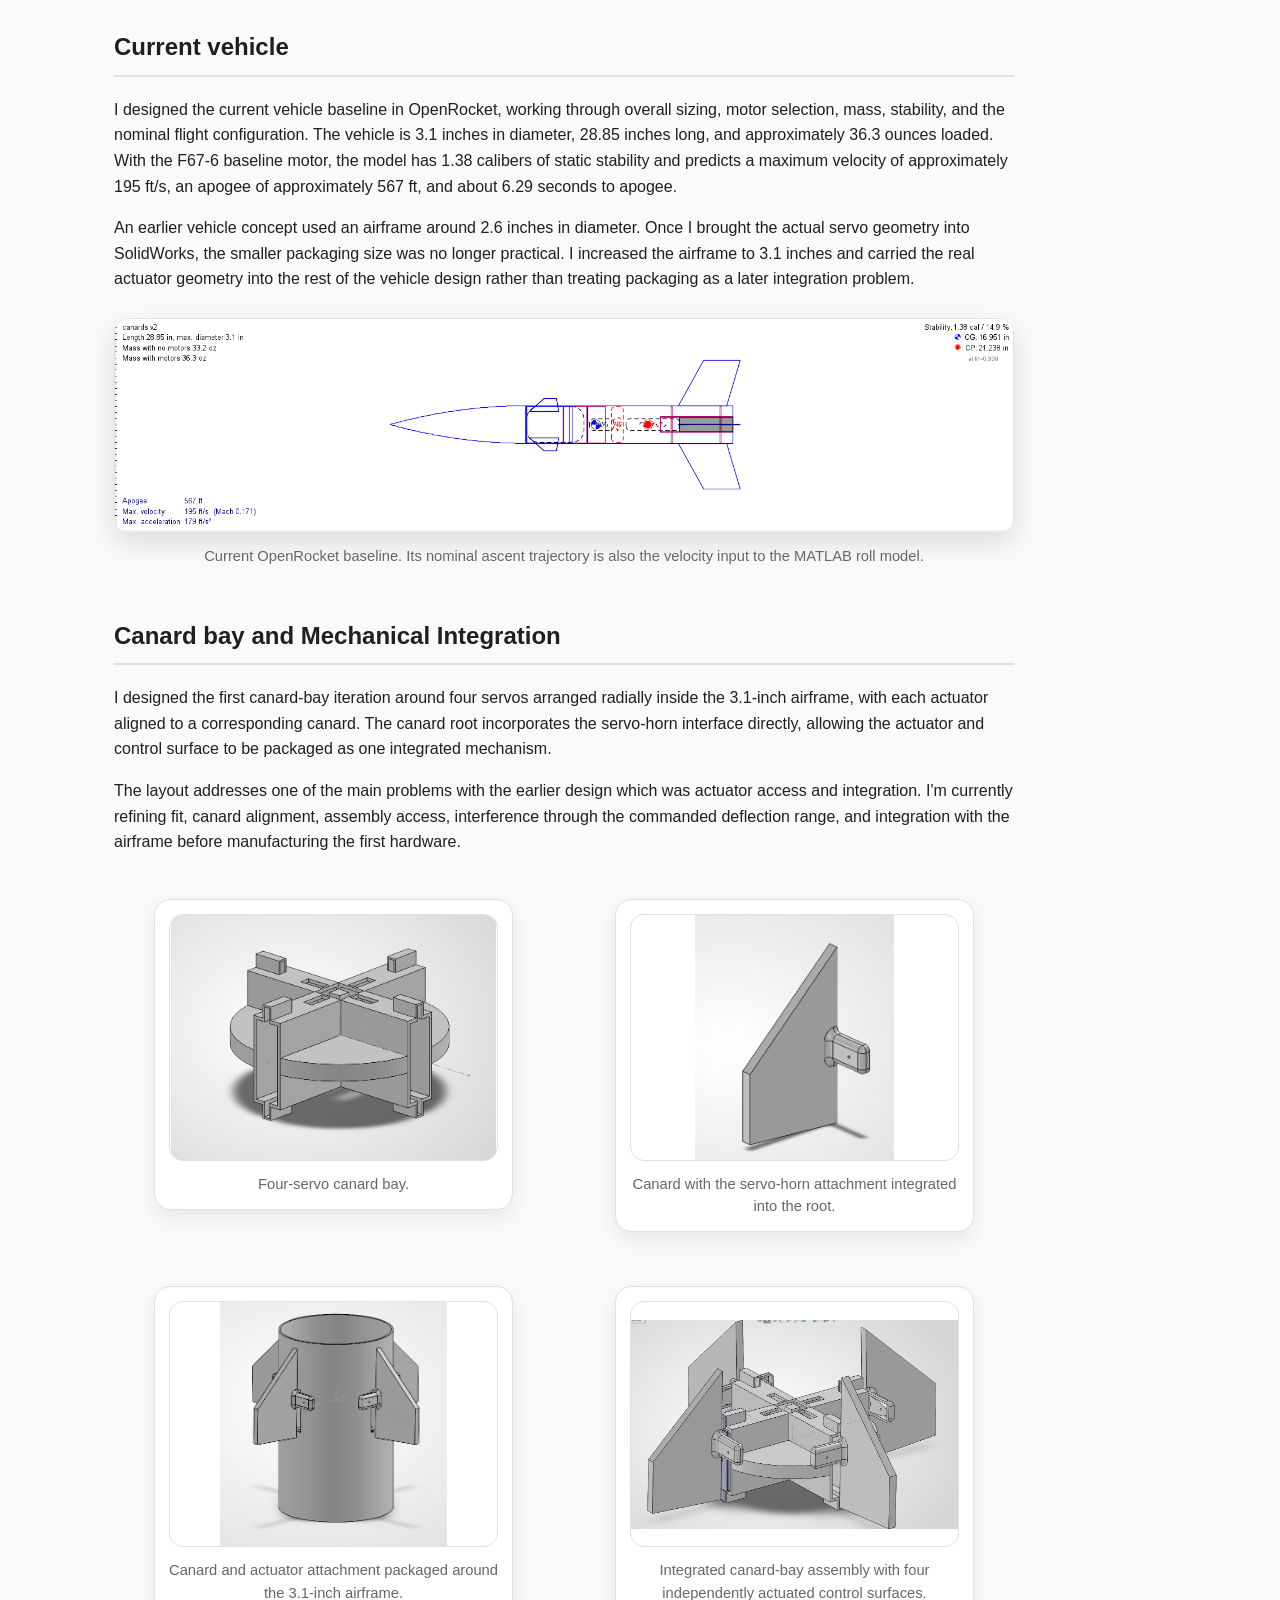
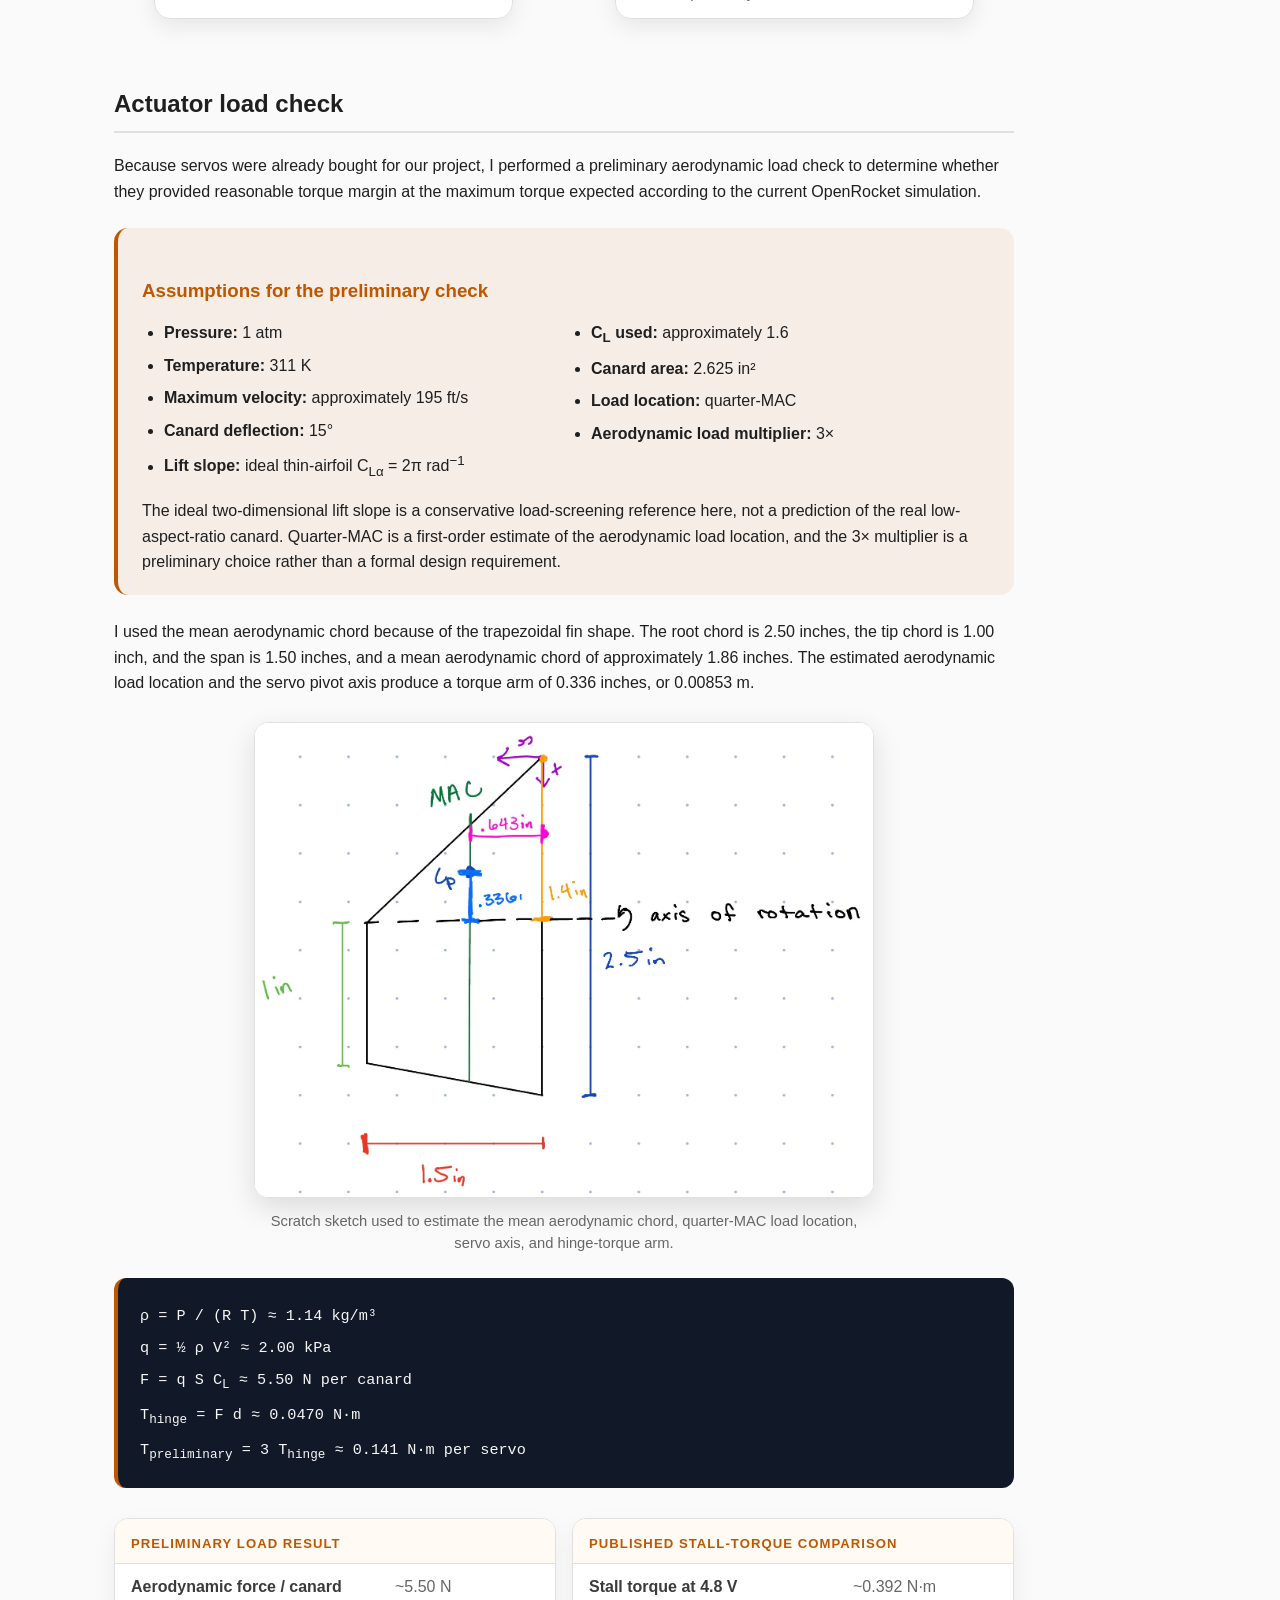
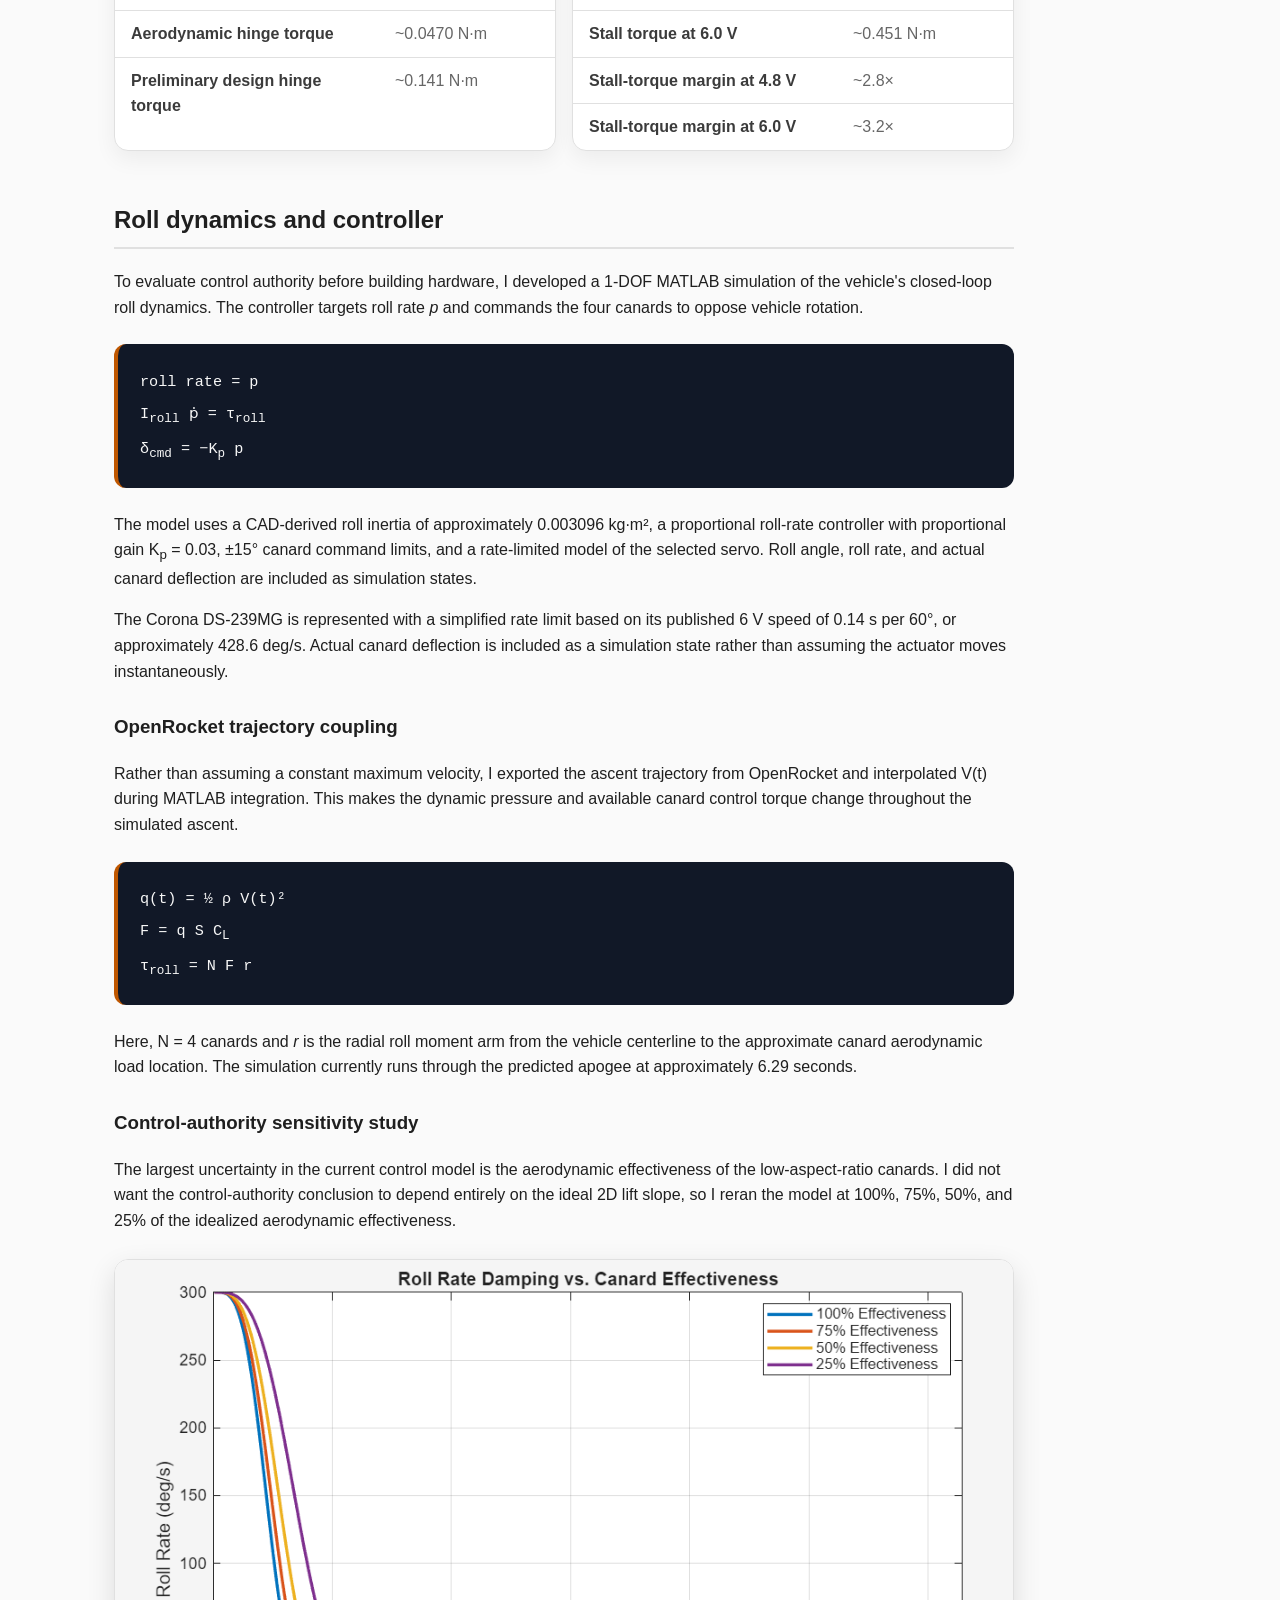
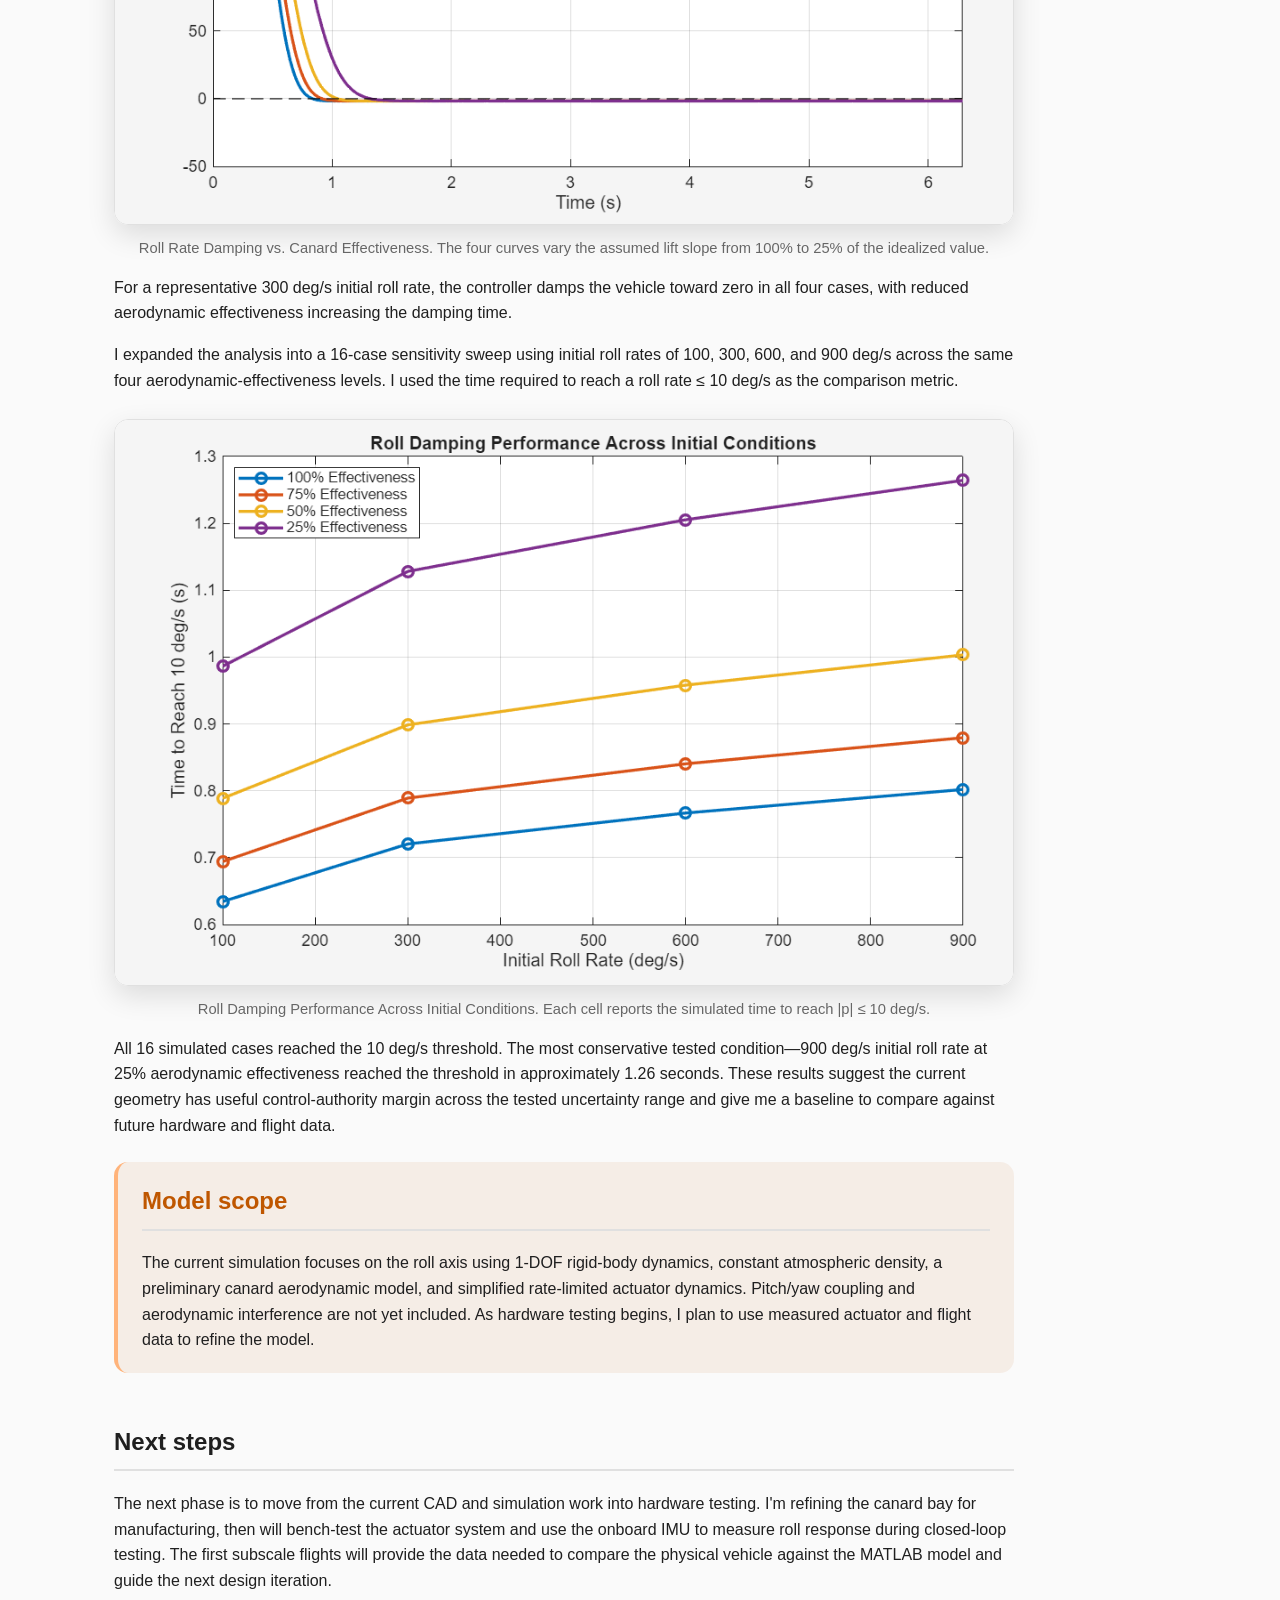
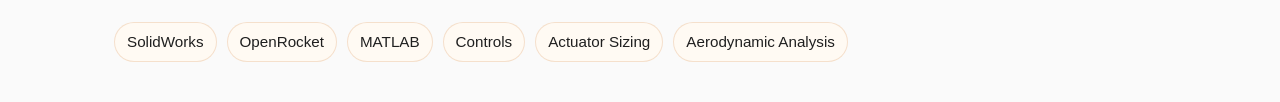
==== commit a92eafdd: "Fix typo in actuator packaging description" ====
--- a/projects/actuating-fins.html
+++ b/projects/actuating-fins.html
@@ -28,7 +28,7 @@
                 <img class="project-image actuating-fin-image" src="images/actuating_fins/dc7bf9f2-47ab-4d42-890c-b1537ceff6c3.jpg" alt="Early 3D-printed fin prototype with a visible internal lattice and epoxy reinforcement">
                 <figcaption class="image-caption">Early 3D-printed actuated-fin prototype showing the internal lattice and epoxy reinforcement experiment. This iteration was manufactured to evaluate the concept physically but was never load tested or flown.</figcaption>
             </figure>
-            <p>The prior design raised actuator packaging and serviceabilityissues. With the servos buried inside the fin structure, accessing or replacing the hardware became difficult. I decided to move the project toward a dedicated canard-based roll-control vehicle, separating the actuated control surfaces from the stationary fins and giving the actuator system its own packaging architecture.</p>
+            <p>The prior design raised actuator packaging and serviceability issues. With the servos buried inside the fin structure, accessing or replacing the hardware became difficult. I decided to move the project toward a dedicated canard-based roll-control vehicle, separating the actuated control surfaces from the stationary fins and giving the actuator system its own packaging architecture.</p>
         </section>
 
         <section class="project-copy">
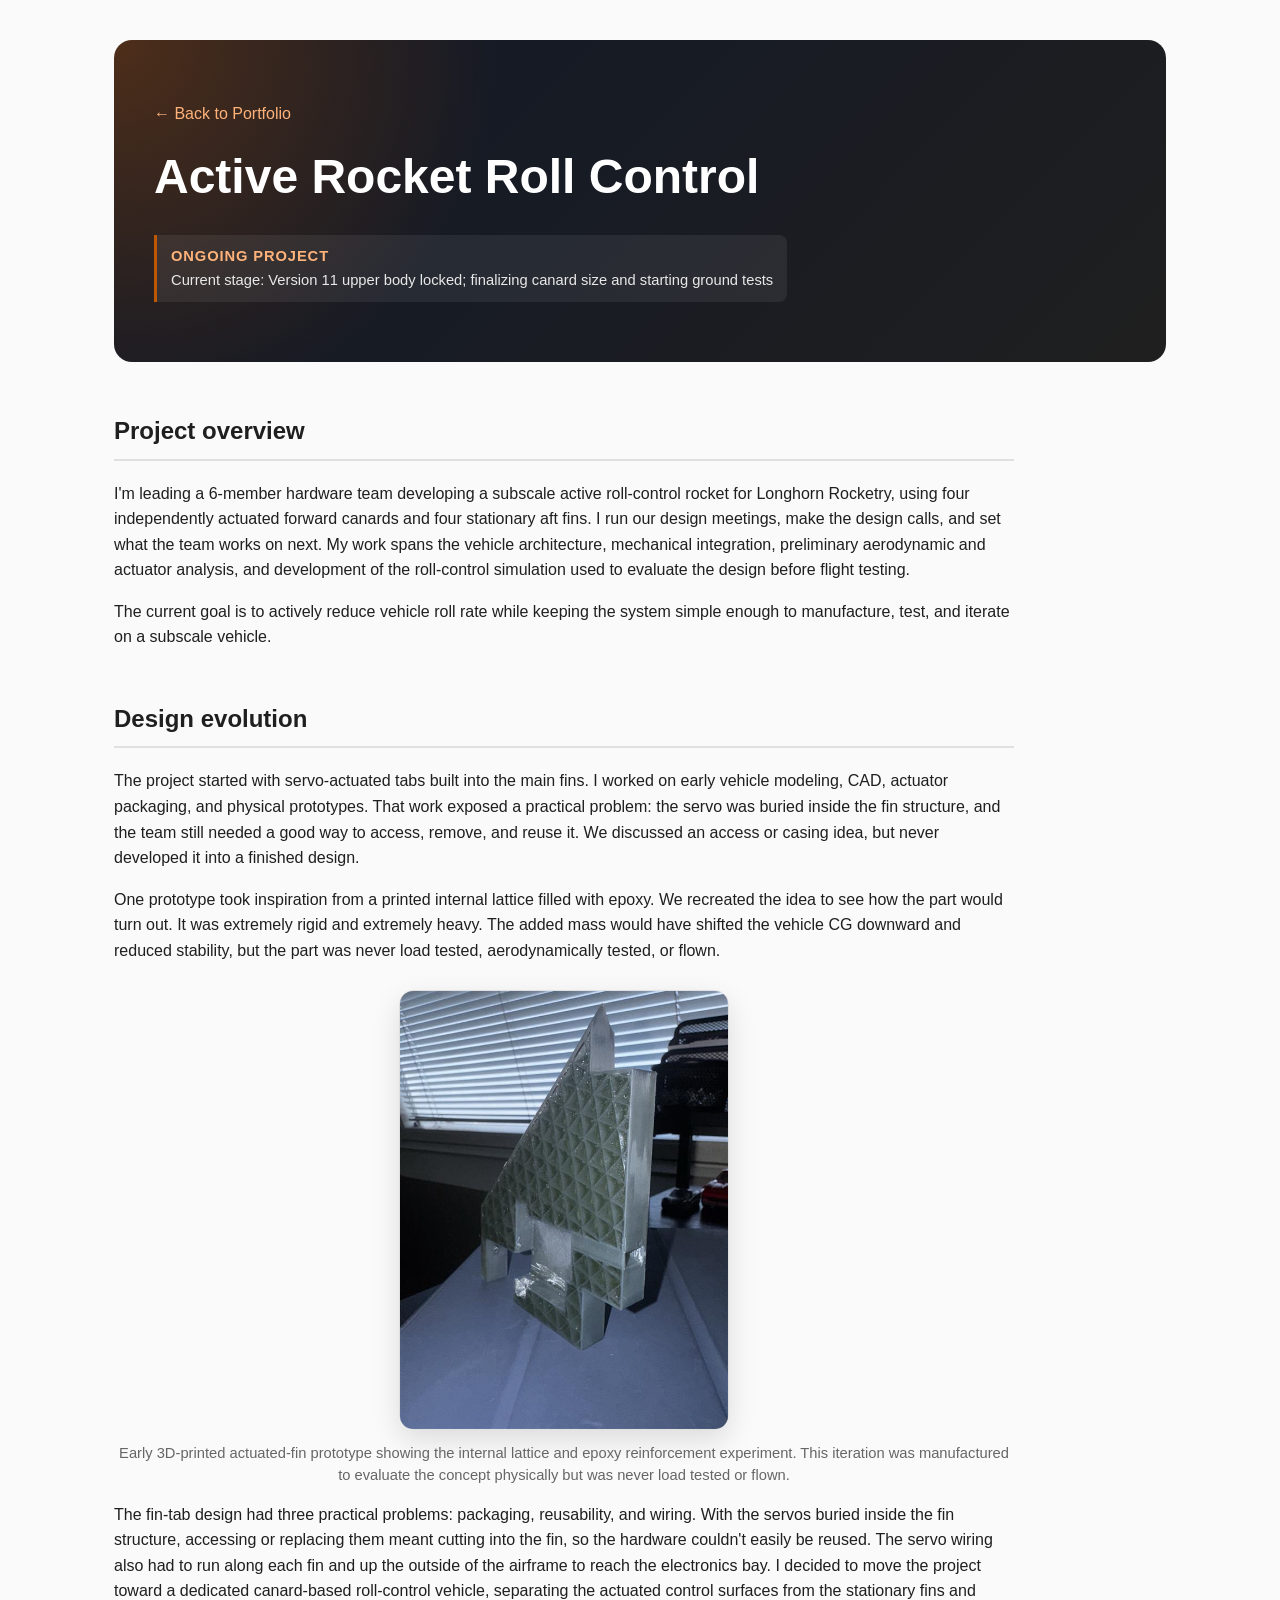
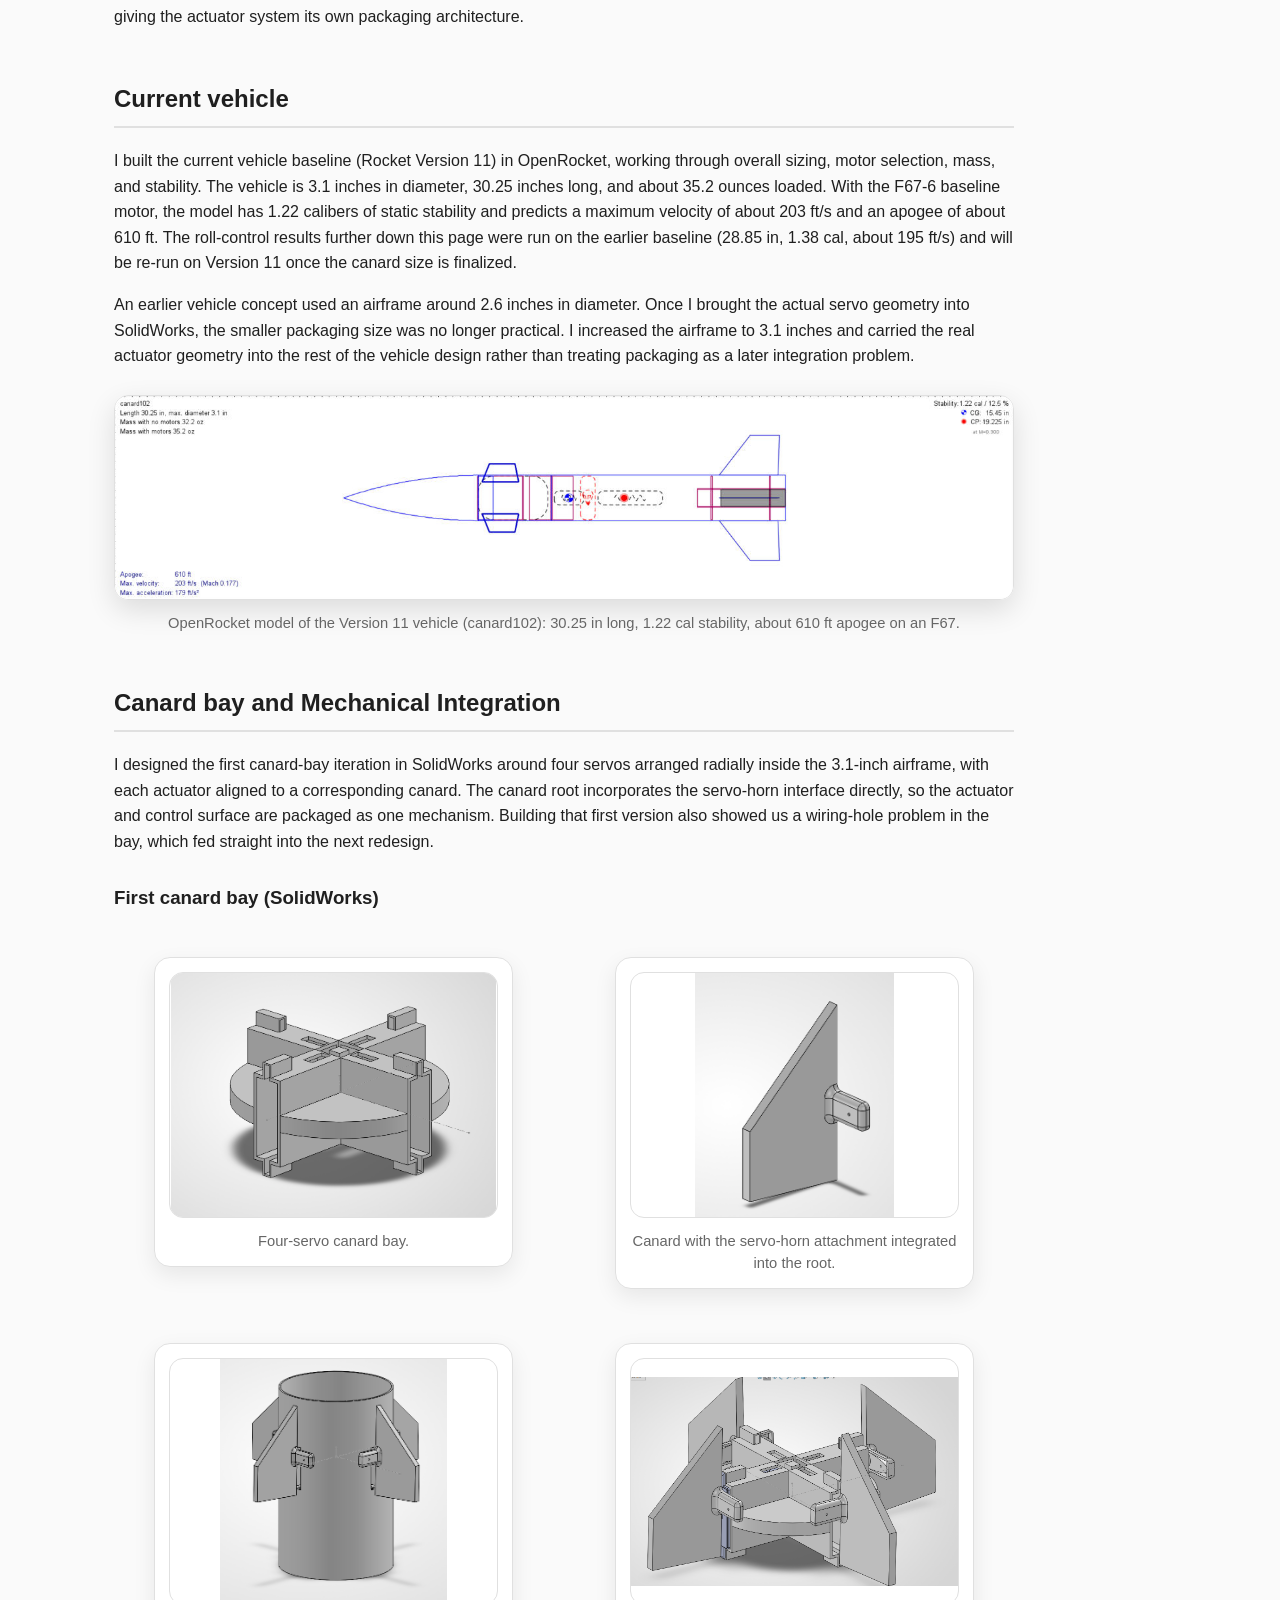
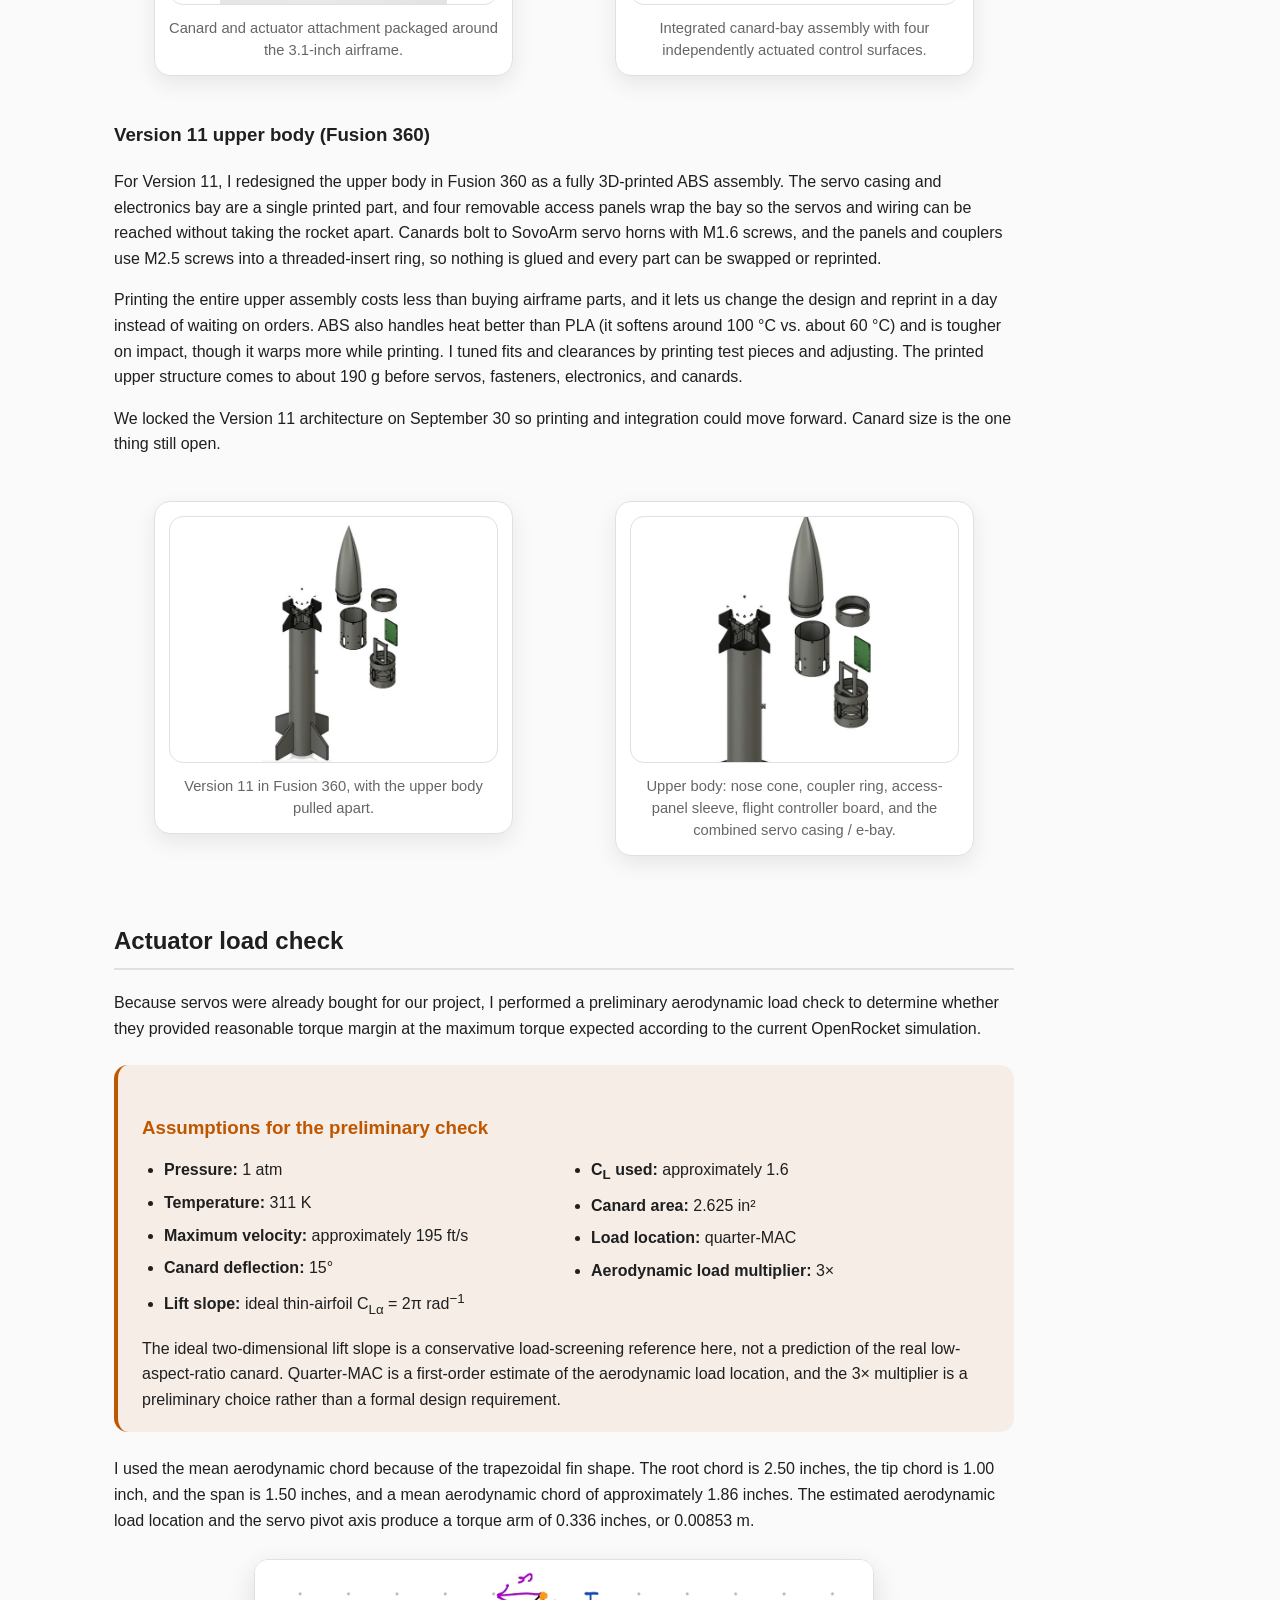
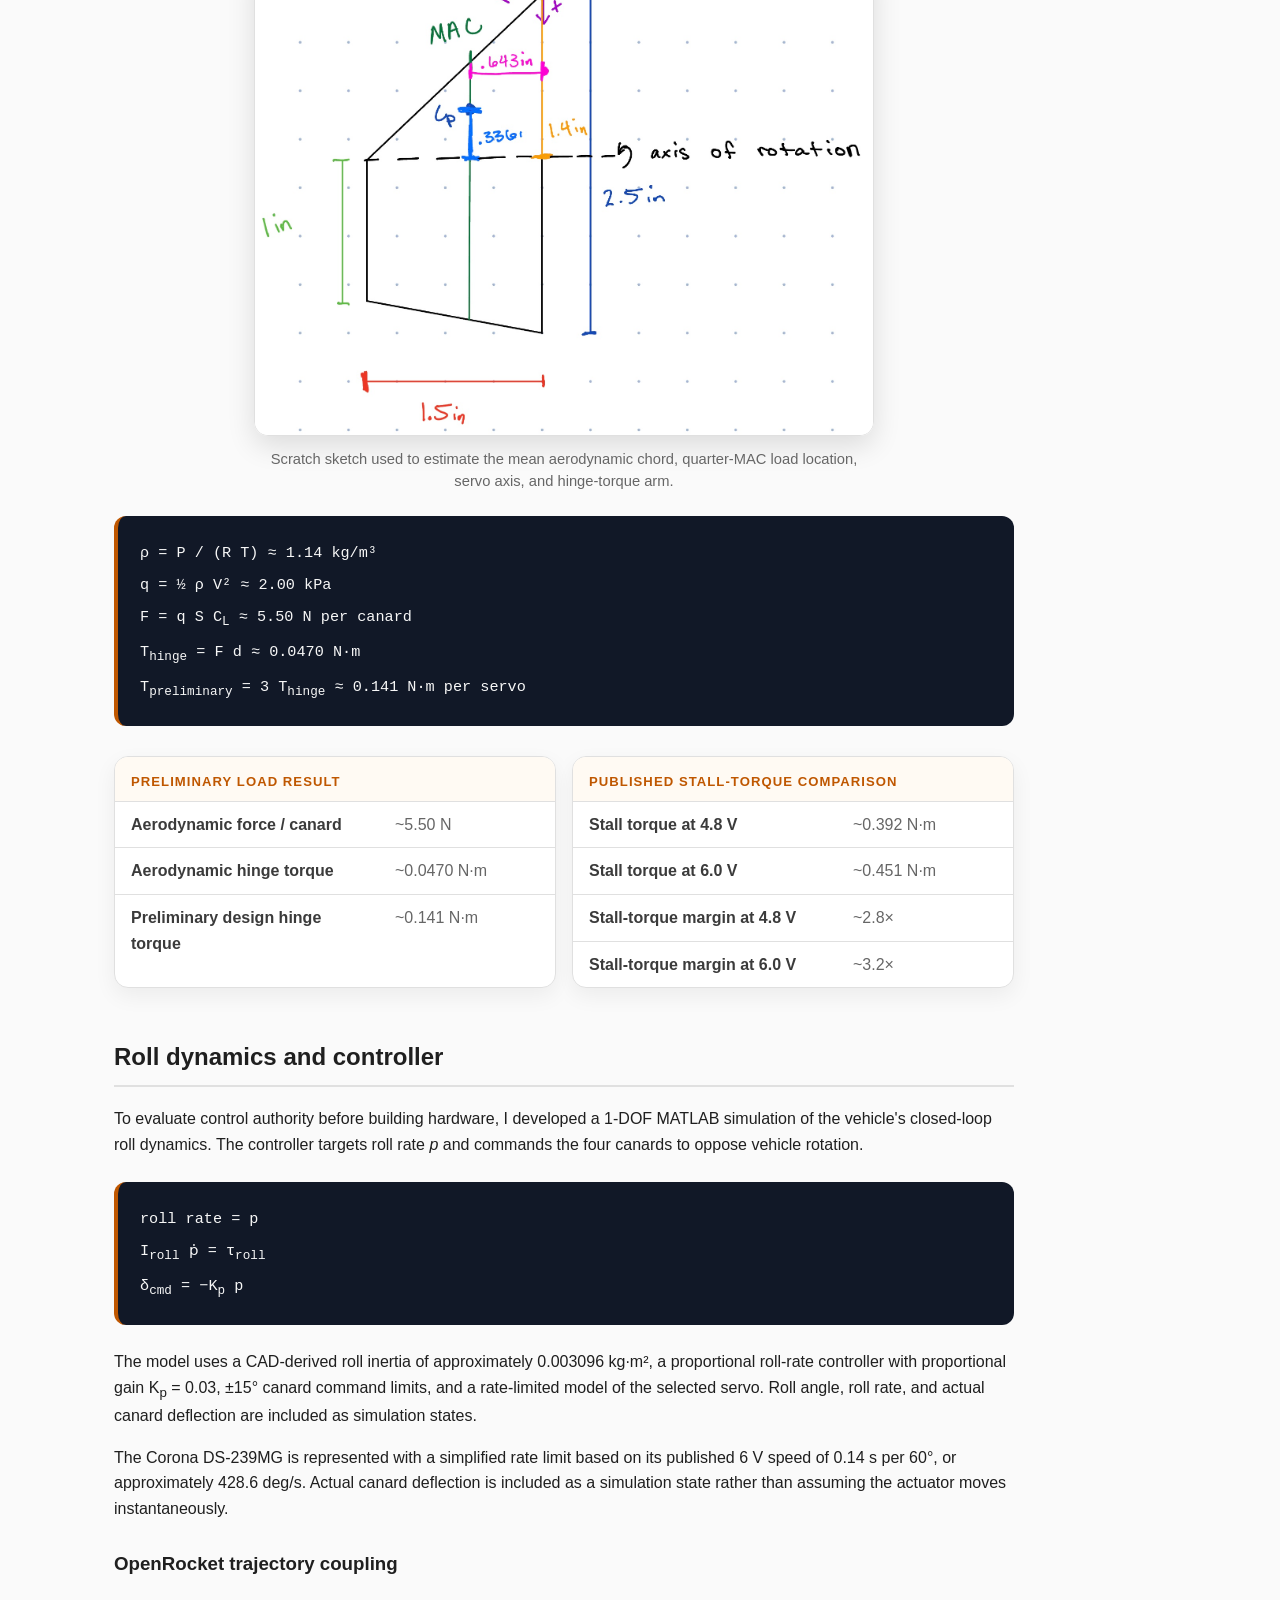
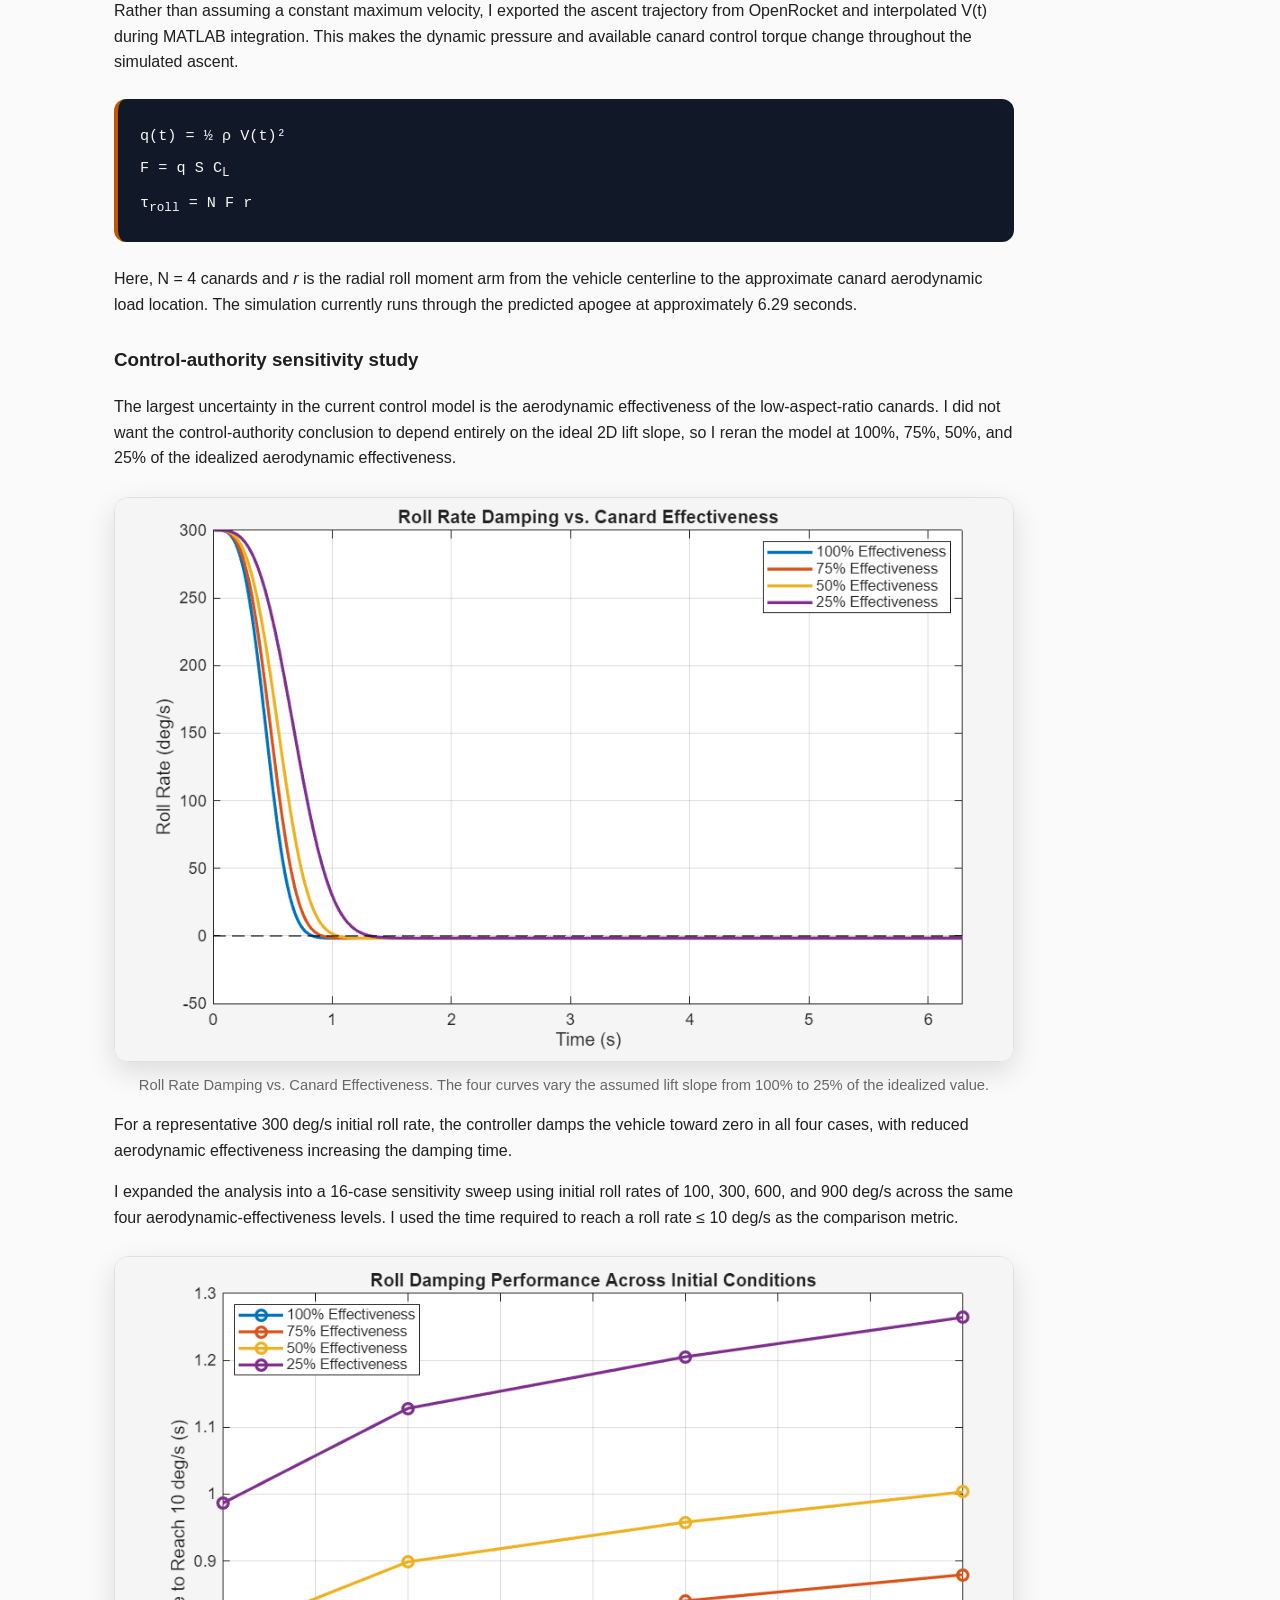
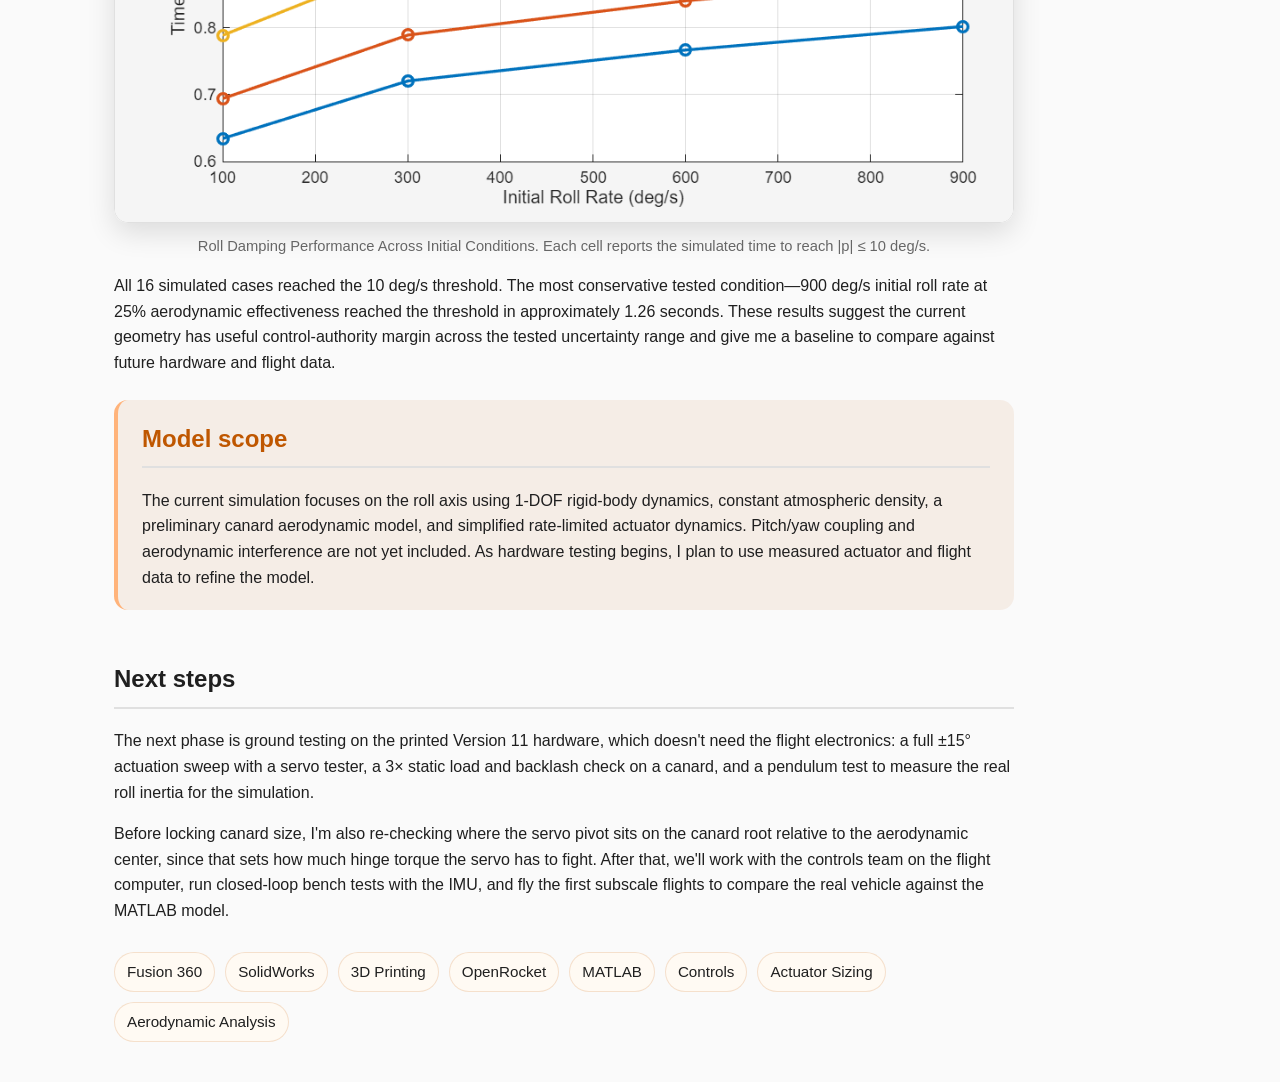
==== commit 5170a237: "Update portfolio: V11 roll control, honest air brakes role, more projects - Roll control: V11 Fusion" ====
--- a/projects/actuating-fins.html
+++ b/projects/actuating-fins.html
@@ -11,12 +11,12 @@
         <section class="project-hero">
             <p class="back-link"><a href="../index.html">← Back to Portfolio</a></p>
             <h1>Active Rocket Roll Control</h1>
-            <p class="project-status-simple"><strong>Ongoing Project</strong><br>Current stage: First-order simulation and first-iteration mechanical design</p>
+            <p class="project-status-simple"><strong>Ongoing Project</strong><br>Current stage: Version 11 upper body locked; finalizing canard size and starting ground tests</p>
         </section>
 
         <section class="project-copy">
             <h2>Project overview</h2>
-            <p>I'm leading the development of a subscale active roll-control rocket for Longhorn Rocketry using four independently actuated forward canards and four stationary aft fins. My work spans the vehicle architecture, mechanical integration, preliminary aerodynamic and actuator analysis, and development of the roll-control simulation used to evaluate the design before flight testing.</p>
+            <p>I'm leading a 6-member hardware team developing a subscale active roll-control rocket for Longhorn Rocketry, using four independently actuated forward canards and four stationary aft fins. I run our design meetings, make the design calls, and set what the team works on next. My work spans the vehicle architecture, mechanical integration, preliminary aerodynamic and actuator analysis, and development of the roll-control simulation used to evaluate the design before flight testing.</p>
             <p>The current goal is to actively reduce vehicle roll rate while keeping the system simple enough to manufacture, test, and iterate on a subscale vehicle.</p>
         </section>
 
@@ -28,23 +28,23 @@
                 <img class="project-image actuating-fin-image" src="images/actuating_fins/dc7bf9f2-47ab-4d42-890c-b1537ceff6c3.jpg" alt="Early 3D-printed fin prototype with a visible internal lattice and epoxy reinforcement">
                 <figcaption class="image-caption">Early 3D-printed actuated-fin prototype showing the internal lattice and epoxy reinforcement experiment. This iteration was manufactured to evaluate the concept physically but was never load tested or flown.</figcaption>
             </figure>
-            <p>The prior design raised actuator packaging and serviceability issues. With the servos buried inside the fin structure, accessing or replacing the hardware became difficult. I decided to move the project toward a dedicated canard-based roll-control vehicle, separating the actuated control surfaces from the stationary fins and giving the actuator system its own packaging architecture.</p>
+            <p>The fin-tab design had three practical problems: packaging, reusability, and wiring. With the servos buried inside the fin structure, accessing or replacing them meant cutting into the fin, so the hardware couldn't easily be reused. The servo wiring also had to run along each fin and up the outside of the airframe to reach the electronics bay. I decided to move the project toward a dedicated canard-based roll-control vehicle, separating the actuated control surfaces from the stationary fins and giving the actuator system its own packaging architecture.</p>
         </section>
 
         <section class="project-copy">
             <h2>Current vehicle</h2>
-            <p>I designed the current vehicle baseline in OpenRocket, working through overall sizing, motor selection, mass, stability, and the nominal flight configuration. The vehicle is 3.1 inches in diameter, 28.85 inches long, and approximately 36.3 ounces loaded. With the F67-6 baseline motor, the model has 1.38 calibers of static stability and predicts a maximum velocity of approximately 195 ft/s, an apogee of approximately 567 ft, and about 6.29 seconds to apogee.</p>
+            <p>I built the current vehicle baseline (Rocket Version 11) in OpenRocket, working through overall sizing, motor selection, mass, and stability. The vehicle is 3.1 inches in diameter, 30.25 inches long, and about 35.2 ounces loaded. With the F67-6 baseline motor, the model has 1.22 calibers of static stability and predicts a maximum velocity of about 203 ft/s and an apogee of about 610 ft. The roll-control results further down this page were run on the earlier baseline (28.85 in, 1.38 cal, about 195 ft/s) and will be re-run on Version 11 once the canard size is finalized.</p>
             <p>An earlier vehicle concept used an airframe around 2.6 inches in diameter. Once I brought the actual servo geometry into SolidWorks, the smaller packaging size was no longer practical. I increased the airframe to 3.1 inches and carried the real actuator geometry into the rest of the vehicle design rather than treating packaging as a later integration problem.</p>
             <figure class="single-image analysis-wide-image">
-                <img class="project-image" src="images/actuating_fins/Screenshot%202026-08-22%20162919.png" alt="OpenRocket baseline for the active roll-control vehicle showing geometry and predicted flight performance">
-                <figcaption class="image-caption">Current OpenRocket baseline. Its nominal ascent trajectory is also the velocity input to the MATLAB roll model.</figcaption>
+                <img class="project-image" src="images/actuating_fins/v11_openrocket_canard102.png" alt="OpenRocket model of the Version 11 vehicle showing 1.22 caliber stability, 610 ft apogee and 203 ft/s max velocity">
+                <figcaption class="image-caption">OpenRocket model of the Version 11 vehicle (canard102): 30.25 in long, 1.22 cal stability, about 610 ft apogee on an F67.</figcaption>
             </figure>
         </section>
 
         <section class="project-copy">
             <h2>Canard bay and Mechanical Integration</h2>
-            <p>I designed the first canard-bay iteration around four servos arranged radially inside the 3.1-inch airframe, with each actuator aligned to a corresponding canard. The canard root incorporates the servo-horn interface directly, allowing the actuator and control surface to be packaged as one integrated mechanism.</p>
-            <p>The layout addresses one of the main problems with the earlier design which was actuator access and integration. I'm currently refining fit, canard alignment, assembly access, interference through the commanded deflection range, and integration with the airframe before manufacturing the first hardware.</p>
+            <p>I designed the first canard-bay iteration in SolidWorks around four servos arranged radially inside the 3.1-inch airframe, with each actuator aligned to a corresponding canard. The canard root incorporates the servo-horn interface directly, so the actuator and control surface are packaged as one mechanism. Building that first version also showed us a wiring-hole problem in the bay, which fed straight into the next redesign.</p>
+            <h3>First canard bay (SolidWorks)</h3>
             <div class="image-row cad-gallery">
                 <figure class="image-card">
                     <img class="project-image" src="images/actuating_fins/servobay.png" alt="CAD view of the radial four-servo canard bay">
@@ -61,6 +61,20 @@
                 <figure class="image-card">
                     <img class="project-image" src="images/actuating_fins/servo%20assembly.png" alt="Integrated CAD assembly of four servos and canards inside the airframe">
                     <figcaption class="image-caption">Integrated canard-bay assembly with four independently actuated control surfaces.</figcaption>
+                </figure>
+            </div>
+            <h3>Version 11 upper body (Fusion 360)</h3>
+            <p>For Version 11, I redesigned the upper body in Fusion 360 as a fully 3D-printed ABS assembly. The servo casing and electronics bay are a single printed part, and four removable access panels wrap the bay so the servos and wiring can be reached without taking the rocket apart. Canards bolt to SovoArm servo horns with M1.6 screws, and the panels and couplers use M2.5 screws into a threaded-insert ring, so nothing is glued and every part can be swapped or reprinted.</p>
+            <p>Printing the entire upper assembly costs less than buying airframe parts, and it lets us change the design and reprint in a day instead of waiting on orders. ABS also handles heat better than PLA (it softens around 100 &deg;C vs. about 60 &deg;C) and is tougher on impact, though it warps more while printing. I tuned fits and clearances by printing test pieces and adjusting. The printed upper structure comes to about 190 g before servos, fasteners, electronics, and canards.</p>
+            <p>We locked the Version 11 architecture on September 30 so printing and integration could move forward. Canard size is the one thing still open.</p>
+            <div class="image-row cad-gallery">
+                <figure class="image-card">
+                    <img class="project-image" src="images/actuating_fins/v11_fusion_full_exploded.png" alt="Fusion 360 model of the Version 11 rocket with the upper body shown exploded">
+                    <figcaption class="image-caption">Version 11 in Fusion 360, with the upper body pulled apart.</figcaption>
+                </figure>
+                <figure class="image-card">
+                    <img class="project-image" src="images/actuating_fins/v11_fusion_upper_body.png" alt="Exploded view of the printed upper body: nose cone, coupler ring, access-panel sleeve, flight controller board, and integrated servo casing and e-bay">
+                    <figcaption class="image-caption">Upper body: nose cone, coupler ring, access-panel sleeve, flight controller board, and the combined servo casing / e-bay.</figcaption>
                 </figure>
             </div>
         </section>
@@ -137,8 +151,9 @@
 
         <section class="project-copy">
             <h2>Next steps</h2>
-            <p>The next phase is to move from the current CAD and simulation work into hardware testing. I'm refining the canard bay for manufacturing, then will bench-test the actuator system and use the onboard IMU to measure roll response during closed-loop testing. The first subscale flights will provide the data needed to compare the physical vehicle against the MATLAB model and guide the next design iteration.</p>
-            <div class="tag-list project-tools"><span>SolidWorks</span><span>OpenRocket</span><span>MATLAB</span><span>Controls</span><span>Actuator Sizing</span><span>Aerodynamic Analysis</span></div>
+            <p>The next phase is ground testing on the printed Version 11 hardware, which doesn't need the flight electronics: a full &plusmn;15&deg; actuation sweep with a servo tester, a 3&times; static load and backlash check on a canard, and a pendulum test to measure the real roll inertia for the simulation.</p>
+            <p>Before locking canard size, I'm also re-checking where the servo pivot sits on the canard root relative to the aerodynamic center, since that sets how much hinge torque the servo has to fight. After that, we'll work with the controls team on the flight computer, run closed-loop bench tests with the IMU, and fly the first subscale flights to compare the real vehicle against the MATLAB model.</p>
+            <div class="tag-list project-tools"><span>Fusion 360</span><span>SolidWorks</span><span>3D Printing</span><span>OpenRocket</span><span>MATLAB</span><span>Controls</span><span>Actuator Sizing</span><span>Aerodynamic Analysis</span></div>
         </section>
     </main>
 </body>
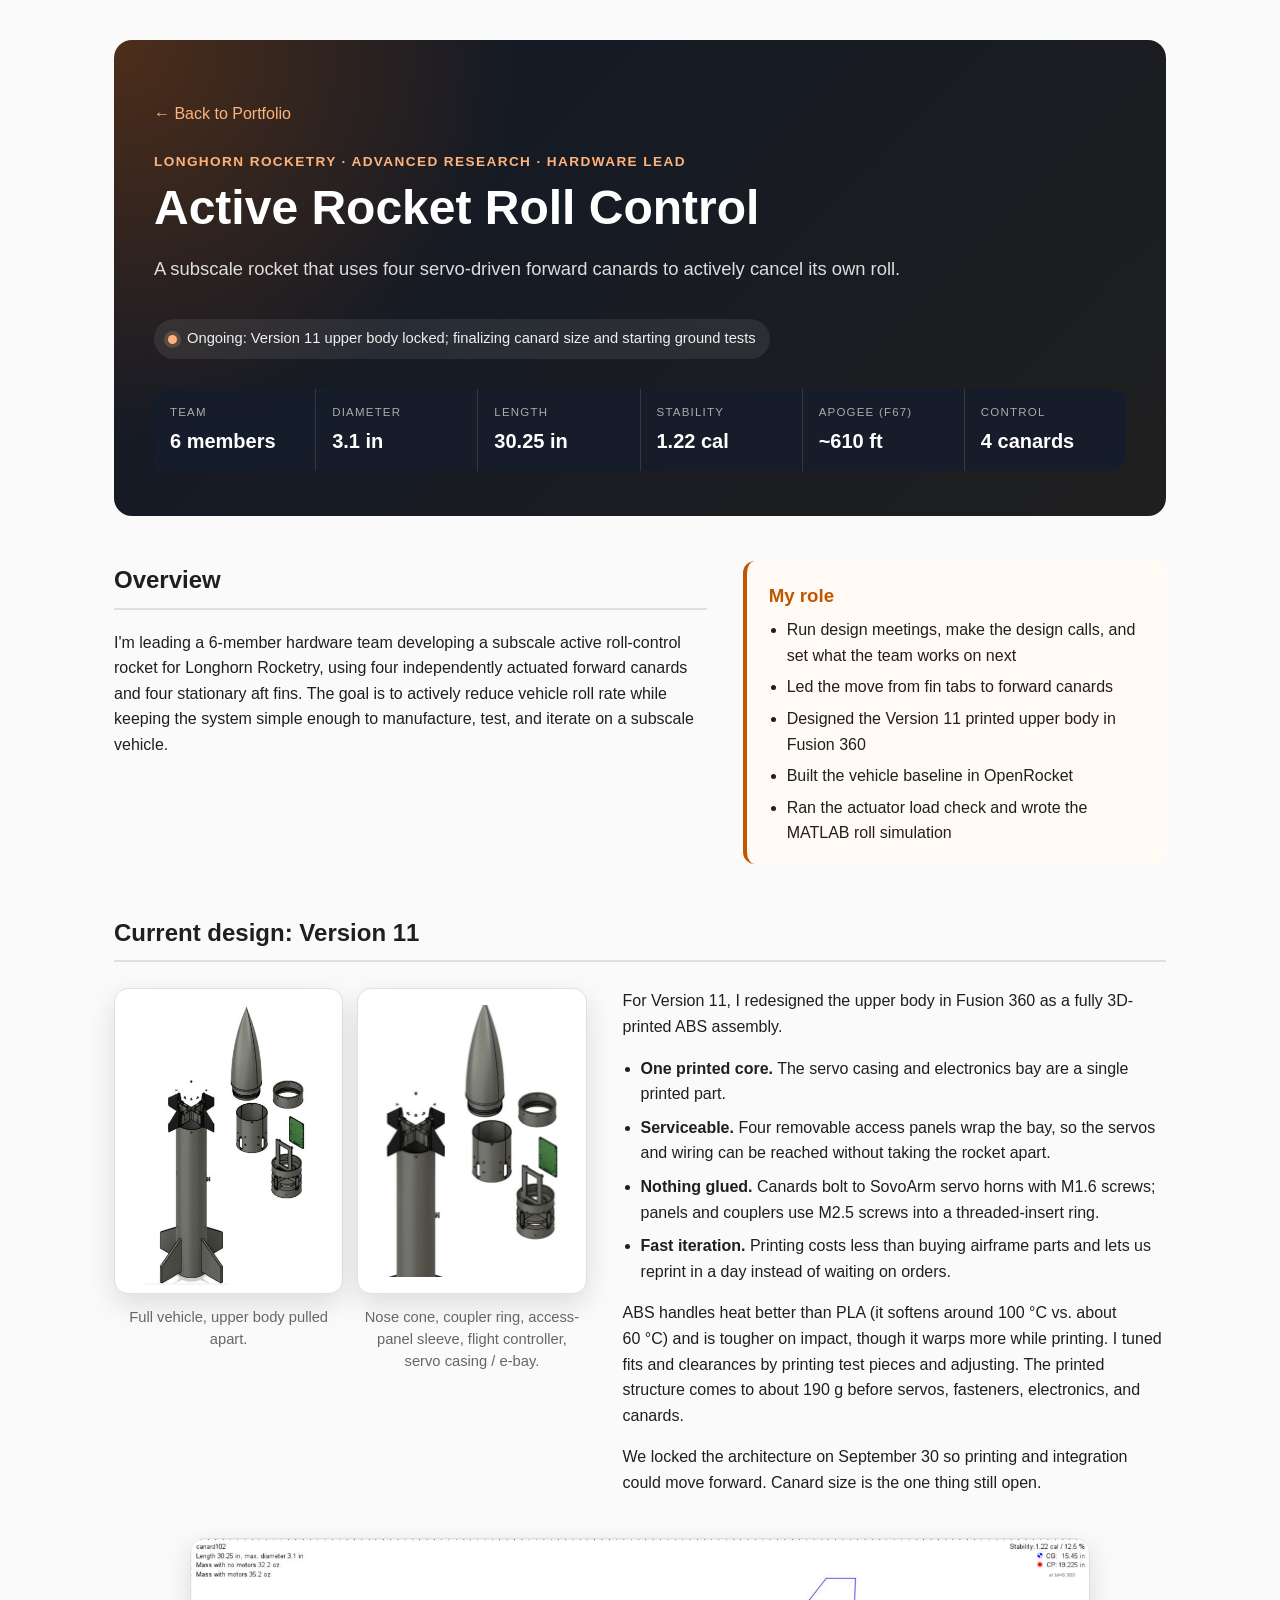
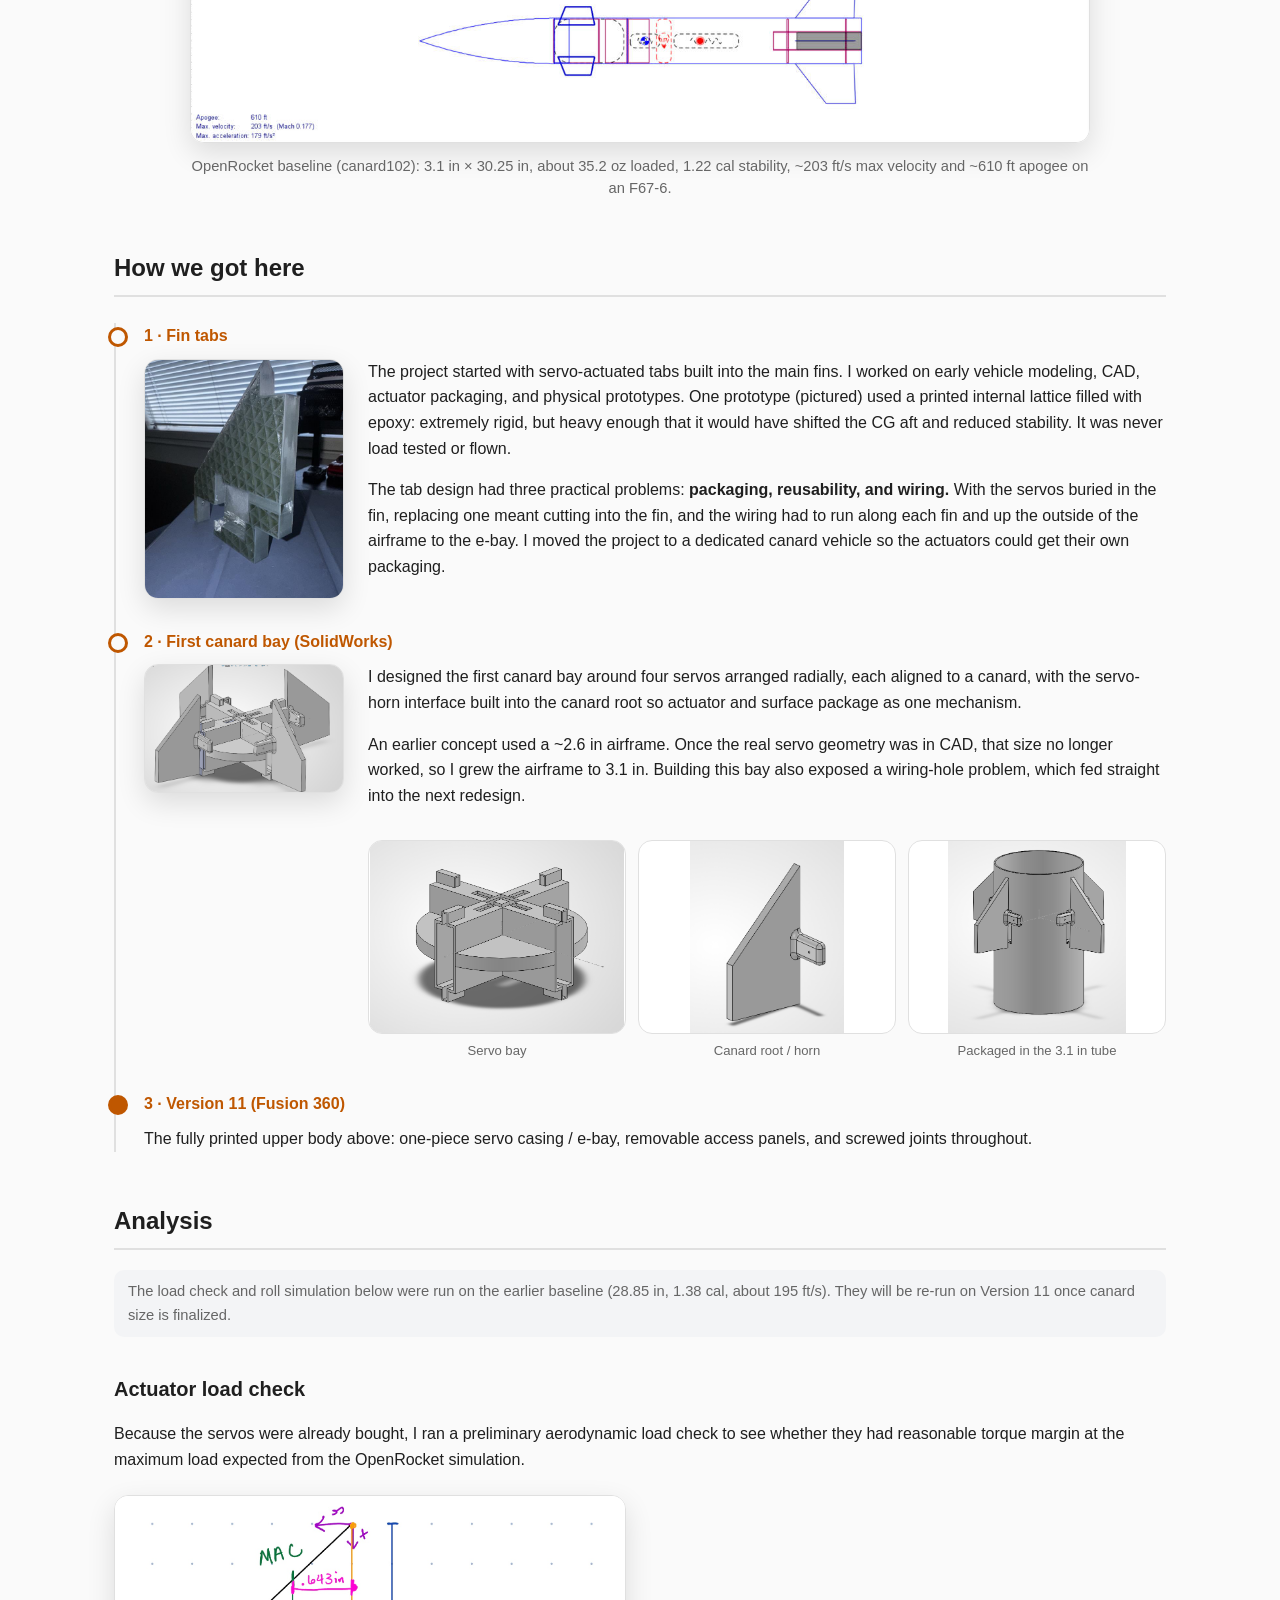
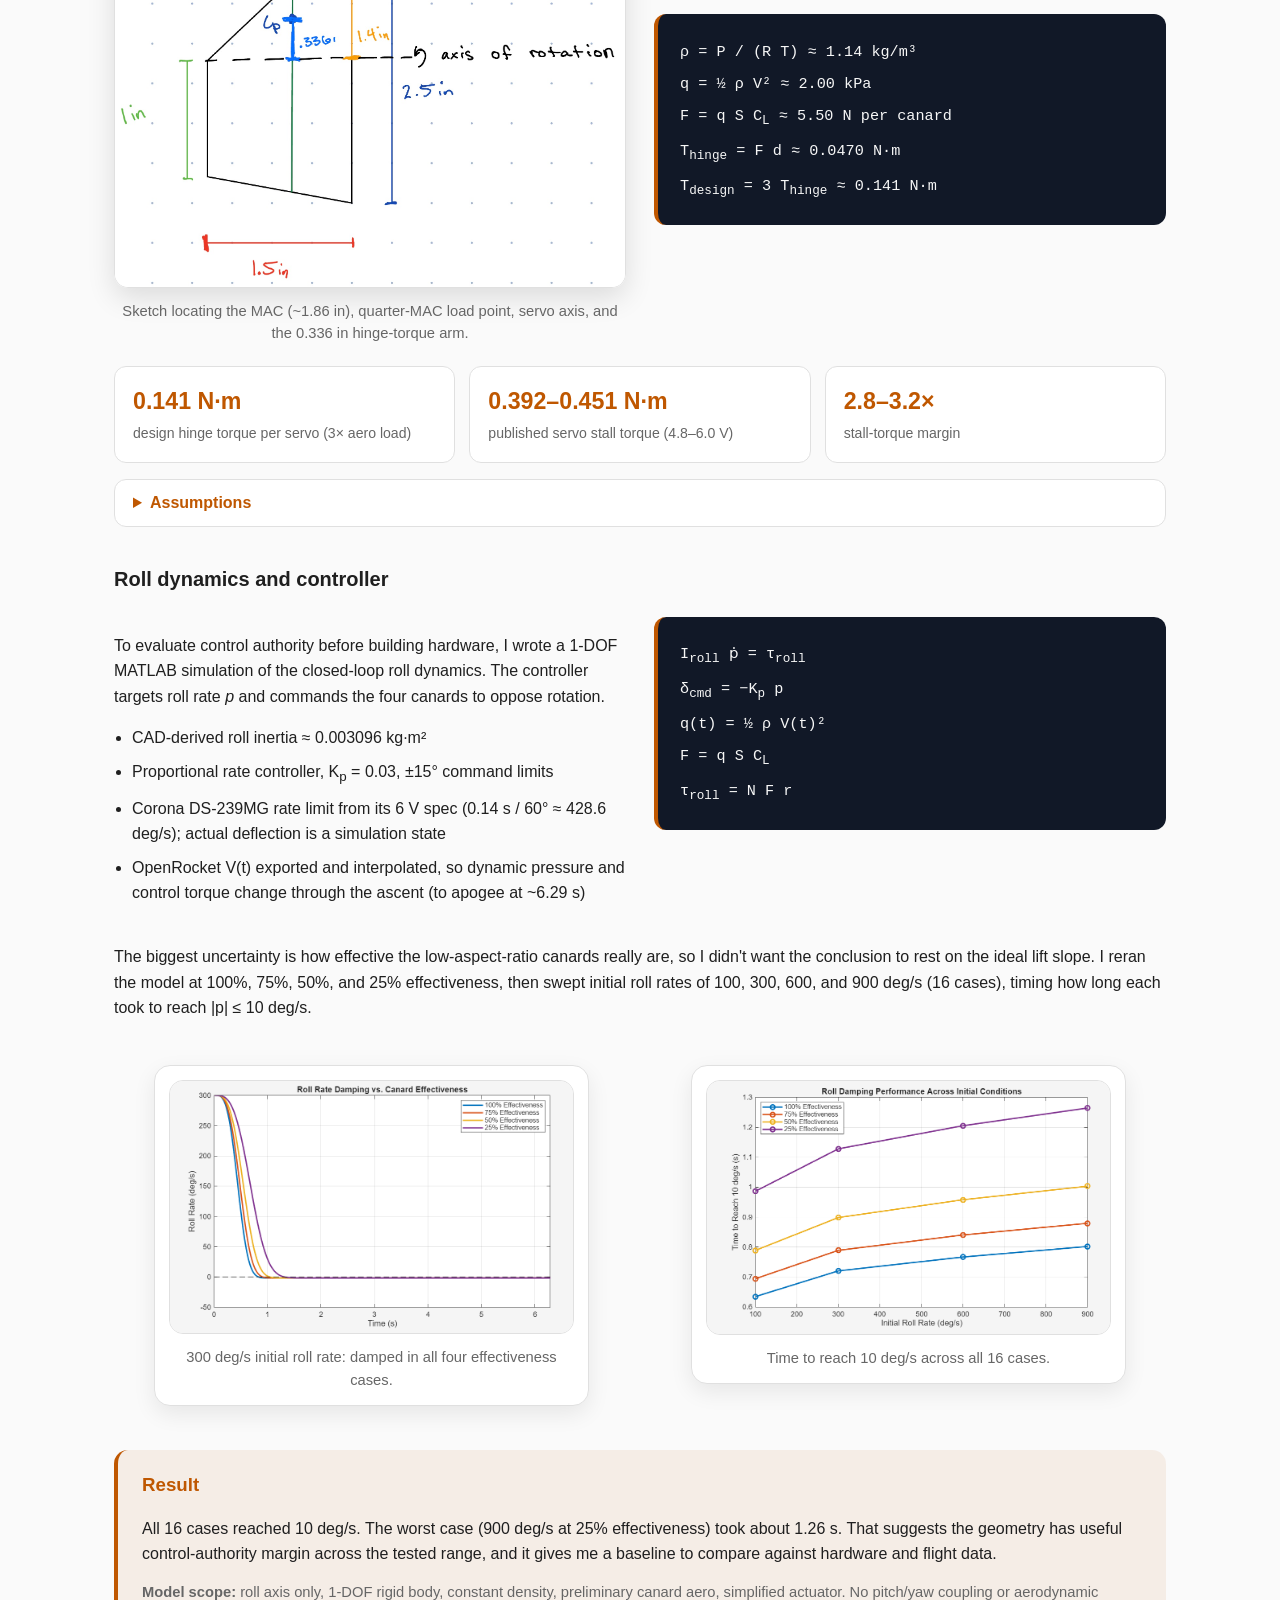
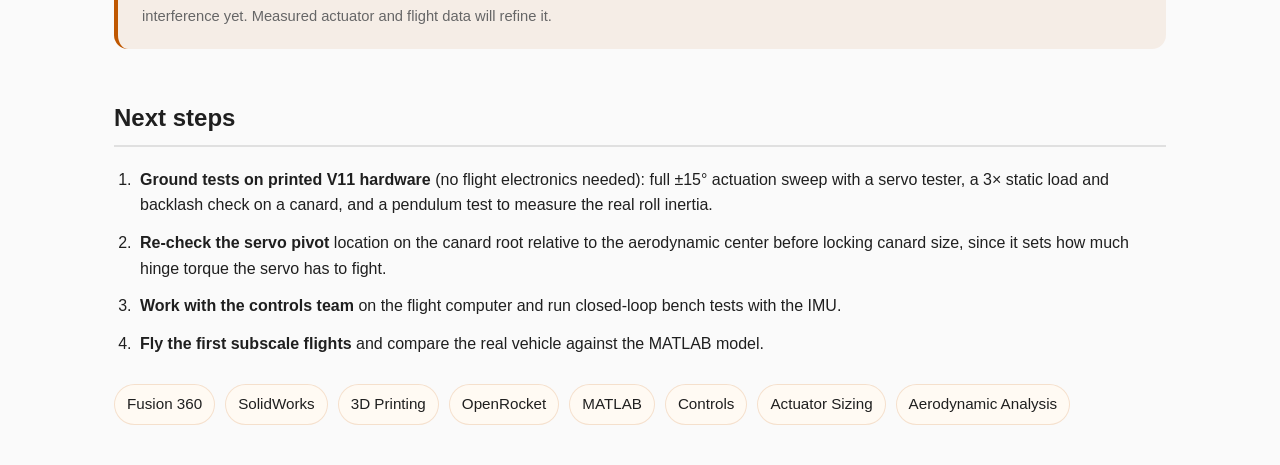
==== commit 5da0a4ec: "Redesign roll control page" ====
--- a/projects/actuating-fins.html
+++ b/projects/actuating-fins.html
@@ -7,152 +7,200 @@
     <link rel="stylesheet" href="../style.css">
 </head>
 <body>
-    <main>
-        <section class="project-hero">
+    <main class="rc-page">
+        <section class="project-hero rc-hero">
             <p class="back-link"><a href="../index.html">← Back to Portfolio</a></p>
+            <p class="eyebrow">Longhorn Rocketry · Advanced Research · Hardware Lead</p>
             <h1>Active Rocket Roll Control</h1>
-            <p class="project-status-simple"><strong>Ongoing Project</strong><br>Current stage: Version 11 upper body locked; finalizing canard size and starting ground tests</p>
-        </section>
-
-        <section class="project-copy">
-            <h2>Project overview</h2>
-            <p>I'm leading a 6-member hardware team developing a subscale active roll-control rocket for Longhorn Rocketry, using four independently actuated forward canards and four stationary aft fins. I run our design meetings, make the design calls, and set what the team works on next. My work spans the vehicle architecture, mechanical integration, preliminary aerodynamic and actuator analysis, and development of the roll-control simulation used to evaluate the design before flight testing.</p>
-            <p>The current goal is to actively reduce vehicle roll rate while keeping the system simple enough to manufacture, test, and iterate on a subscale vehicle.</p>
-        </section>
-
-        <section class="project-copy">
-            <h2>Design evolution</h2>
-            <p>The project started with servo-actuated tabs built into the main fins. I worked on early vehicle modeling, CAD, actuator packaging, and physical prototypes. That work exposed a practical problem: the servo was buried inside the fin structure, and the team still needed a good way to access, remove, and reuse it. We discussed an access or casing idea, but never developed it into a finished design.</p>
-            <p>One prototype took inspiration from a printed internal lattice filled with epoxy. We recreated the idea to see how the part would turn out. It was extremely rigid and extremely heavy. The added mass would have shifted the vehicle CG downward and reduced stability, but the part was never load tested, aerodynamically tested, or flown.</p>
-            <figure class="single-image">
-                <img class="project-image actuating-fin-image" src="images/actuating_fins/dc7bf9f2-47ab-4d42-890c-b1537ceff6c3.jpg" alt="Early 3D-printed fin prototype with a visible internal lattice and epoxy reinforcement">
-                <figcaption class="image-caption">Early 3D-printed actuated-fin prototype showing the internal lattice and epoxy reinforcement experiment. This iteration was manufactured to evaluate the concept physically but was never load tested or flown.</figcaption>
-            </figure>
-            <p>The fin-tab design had three practical problems: packaging, reusability, and wiring. With the servos buried inside the fin structure, accessing or replacing them meant cutting into the fin, so the hardware couldn't easily be reused. The servo wiring also had to run along each fin and up the outside of the airframe to reach the electronics bay. I decided to move the project toward a dedicated canard-based roll-control vehicle, separating the actuated control surfaces from the stationary fins and giving the actuator system its own packaging architecture.</p>
-        </section>
-
-        <section class="project-copy">
-            <h2>Current vehicle</h2>
-            <p>I built the current vehicle baseline (Rocket Version 11) in OpenRocket, working through overall sizing, motor selection, mass, and stability. The vehicle is 3.1 inches in diameter, 30.25 inches long, and about 35.2 ounces loaded. With the F67-6 baseline motor, the model has 1.22 calibers of static stability and predicts a maximum velocity of about 203 ft/s and an apogee of about 610 ft. The roll-control results further down this page were run on the earlier baseline (28.85 in, 1.38 cal, about 195 ft/s) and will be re-run on Version 11 once the canard size is finalized.</p>
-            <p>An earlier vehicle concept used an airframe around 2.6 inches in diameter. Once I brought the actual servo geometry into SolidWorks, the smaller packaging size was no longer practical. I increased the airframe to 3.1 inches and carried the real actuator geometry into the rest of the vehicle design rather than treating packaging as a later integration problem.</p>
+            <p class="project-subtitle">A subscale rocket that uses four servo-driven forward canards to actively cancel its own roll.</p>
+            <p class="rc-status"><span class="rc-dot"></span>Ongoing: Version 11 upper body locked; finalizing canard size and starting ground tests</p>
+            <dl class="rc-specs">
+                <div><dt>Team</dt><dd>6 members</dd></div>
+                <div><dt>Diameter</dt><dd>3.1 in</dd></div>
+                <div><dt>Length</dt><dd>30.25 in</dd></div>
+                <div><dt>Stability</dt><dd>1.22 cal</dd></div>
+                <div><dt>Apogee (F67)</dt><dd>~610 ft</dd></div>
+                <div><dt>Control</dt><dd>4 canards</dd></div>
+            </dl>
+        </section>
+
+        <section class="rc-overview">
+            <div class="rc-overview-text">
+                <h2>Overview</h2>
+                <p>I'm leading a 6-member hardware team developing a subscale active roll-control rocket for Longhorn Rocketry, using four independently actuated forward canards and four stationary aft fins. The goal is to actively reduce vehicle roll rate while keeping the system simple enough to manufacture, test, and iterate on a subscale vehicle.</p>
+            </div>
+            <div class="rc-role">
+                <h3>My role</h3>
+                <ul>
+                    <li>Run design meetings, make the design calls, and set what the team works on next</li>
+                    <li>Led the move from fin tabs to forward canards</li>
+                    <li>Designed the Version 11 printed upper body in Fusion 360</li>
+                    <li>Built the vehicle baseline in OpenRocket</li>
+                    <li>Ran the actuator load check and wrote the MATLAB roll simulation</li>
+                </ul>
+            </div>
+        </section>
+
+        <!-- ===================== CURRENT DESIGN ===================== -->
+        <section>
+            <h2>Current design: Version 11</h2>
+            <div class="rc-feature">
+                <div class="rc-feature-images">
+                    <figure>
+                        <img class="project-image" src="images/actuating_fins/v11_fusion_full_exploded.png" alt="Fusion 360 model of the Version 11 rocket with the upper body shown exploded">
+                        <figcaption class="image-caption">Full vehicle, upper body pulled apart.</figcaption>
+                    </figure>
+                    <figure>
+                        <img class="project-image" src="images/actuating_fins/v11_fusion_upper_body.png" alt="Exploded view of the printed upper body: nose cone, coupler ring, access-panel sleeve, flight controller board, and integrated servo casing and e-bay">
+                        <figcaption class="image-caption">Nose cone, coupler ring, access-panel sleeve, flight controller, servo casing / e-bay.</figcaption>
+                    </figure>
+                </div>
+                <div class="rc-feature-text">
+                    <p>For Version 11, I redesigned the upper body in Fusion 360 as a fully 3D-printed ABS assembly.</p>
+                    <ul class="rc-points">
+                        <li><strong>One printed core.</strong> The servo casing and electronics bay are a single printed part.</li>
+                        <li><strong>Serviceable.</strong> Four removable access panels wrap the bay, so the servos and wiring can be reached without taking the rocket apart.</li>
+                        <li><strong>Nothing glued.</strong> Canards bolt to SovoArm servo horns with M1.6 screws; panels and couplers use M2.5 screws into a threaded-insert ring.</li>
+                        <li><strong>Fast iteration.</strong> Printing costs less than buying airframe parts and lets us reprint in a day instead of waiting on orders.</li>
+                    </ul>
+                    <p>ABS handles heat better than PLA (it softens around 100&nbsp;&deg;C vs. about 60&nbsp;&deg;C) and is tougher on impact, though it warps more while printing. I tuned fits and clearances by printing test pieces and adjusting. The printed structure comes to about 190&nbsp;g before servos, fasteners, electronics, and canards.</p>
+                    <p>We locked the architecture on September 30 so printing and integration could move forward. Canard size is the one thing still open.</p>
+                </div>
+            </div>
+
             <figure class="single-image analysis-wide-image">
                 <img class="project-image" src="images/actuating_fins/v11_openrocket_canard102.png" alt="OpenRocket model of the Version 11 vehicle showing 1.22 caliber stability, 610 ft apogee and 203 ft/s max velocity">
-                <figcaption class="image-caption">OpenRocket model of the Version 11 vehicle (canard102): 30.25 in long, 1.22 cal stability, about 610 ft apogee on an F67.</figcaption>
+                <figcaption class="image-caption">OpenRocket baseline (canard102): 3.1 in × 30.25 in, about 35.2 oz loaded, 1.22 cal stability, ~203 ft/s max velocity and ~610 ft apogee on an F67-6.</figcaption>
             </figure>
         </section>
 
-        <section class="project-copy">
-            <h2>Canard bay and Mechanical Integration</h2>
-            <p>I designed the first canard-bay iteration in SolidWorks around four servos arranged radially inside the 3.1-inch airframe, with each actuator aligned to a corresponding canard. The canard root incorporates the servo-horn interface directly, so the actuator and control surface are packaged as one mechanism. Building that first version also showed us a wiring-hole problem in the bay, which fed straight into the next redesign.</p>
-            <h3>First canard bay (SolidWorks)</h3>
-            <div class="image-row cad-gallery">
+        <!-- ===================== HOW WE GOT HERE ===================== -->
+        <section>
+            <h2>How we got here</h2>
+            <ol class="rc-timeline">
+                <li>
+                    <div class="rc-step-label">1 · Fin tabs</div>
+                    <div class="rc-step">
+                        <img class="project-image" src="images/actuating_fins/dc7bf9f2-47ab-4d42-890c-b1537ceff6c3.jpg" alt="Early 3D-printed fin prototype with a visible internal lattice and epoxy reinforcement">
+                        <div>
+                            <p>The project started with servo-actuated tabs built into the main fins. I worked on early vehicle modeling, CAD, actuator packaging, and physical prototypes. One prototype (pictured) used a printed internal lattice filled with epoxy: extremely rigid, but heavy enough that it would have shifted the CG aft and reduced stability. It was never load tested or flown.</p>
+                            <p>The tab design had three practical problems: <strong>packaging, reusability, and wiring.</strong> With the servos buried in the fin, replacing one meant cutting into the fin, and the wiring had to run along each fin and up the outside of the airframe to the e-bay. I moved the project to a dedicated canard vehicle so the actuators could get their own packaging.</p>
+                        </div>
+                    </div>
+                </li>
+                <li>
+                    <div class="rc-step-label">2 · First canard bay (SolidWorks)</div>
+                    <div class="rc-step">
+                        <img class="project-image" src="images/actuating_fins/servo%20assembly.png" alt="Integrated CAD assembly of four servos and canards inside the airframe">
+                        <div>
+                            <p>I designed the first canard bay around four servos arranged radially, each aligned to a canard, with the servo-horn interface built into the canard root so actuator and surface package as one mechanism.</p>
+                            <p>An earlier concept used a ~2.6 in airframe. Once the real servo geometry was in CAD, that size no longer worked, so I grew the airframe to 3.1 in. Building this bay also exposed a wiring-hole problem, which fed straight into the next redesign.</p>
+                        </div>
+                    </div>
+                    <div class="rc-thumbs">
+                        <figure><img class="project-image" src="images/actuating_fins/servobay.png" alt="CAD view of the radial four-servo canard bay"><figcaption>Servo bay</figcaption></figure>
+                        <figure><img class="project-image" src="images/actuating_fins/canard.png" alt="CAD view of an individual canard and its integrated servo-horn interface"><figcaption>Canard root / horn</figcaption></figure>
+                        <figure><img class="project-image" src="images/actuating_fins/upper%20body%20tube.png" alt="CAD view of the upper body tube with four installed canards"><figcaption>Packaged in the 3.1 in tube</figcaption></figure>
+                    </div>
+                </li>
+                <li>
+                    <div class="rc-step-label">3 · Version 11 (Fusion 360)</div>
+                    <div class="rc-step rc-step-text-only">
+                        <p>The fully printed upper body above: one-piece servo casing / e-bay, removable access panels, and screwed joints throughout.</p>
+                    </div>
+                </li>
+            </ol>
+        </section>
+
+        <!-- ===================== ANALYSIS ===================== -->
+        <section>
+            <h2>Analysis</h2>
+            <p class="rc-note">The load check and roll simulation below were run on the earlier baseline (28.85 in, 1.38 cal, about 195 ft/s). They will be re-run on Version 11 once canard size is finalized.</p>
+
+            <h3 class="rc-h3">Actuator load check</h3>
+            <p>Because the servos were already bought, I ran a preliminary aerodynamic load check to see whether they had reasonable torque margin at the maximum load expected from the OpenRocket simulation.</p>
+
+            <div class="rc-two-col">
+                <figure>
+                    <img class="project-image" src="images/actuating_fins/Image%20(2).jpg" alt="Hand-drawn canard geometry sketch marking the mean aerodynamic chord, aerodynamic load location, servo axis, and torque arm">
+                    <figcaption class="image-caption">Sketch locating the MAC (~1.86 in), quarter-MAC load point, servo axis, and the 0.336 in hinge-torque arm.</figcaption>
+                </figure>
+                <div class="equation-block" aria-label="Preliminary aerodynamic force and servo hinge torque equations">
+                    <p><code>ρ = P / (R T) ≈ 1.14 kg/m³</code></p>
+                    <p><code>q = ½ ρ V² ≈ 2.00 kPa</code></p>
+                    <p><code>F = q S C<sub>L</sub> ≈ 5.50 N per canard</code></p>
+                    <p><code>T<sub>hinge</sub> = F d ≈ 0.0470 N·m</code></p>
+                    <p><code>T<sub>design</sub> = 3 T<sub>hinge</sub> ≈ 0.141 N·m</code></p>
+                </div>
+            </div>
+
+            <div class="rc-results">
+                <div><span class="rc-big">0.141 N·m</span><span>design hinge torque per servo (3× aero load)</span></div>
+                <div><span class="rc-big">0.392–0.451 N·m</span><span>published servo stall torque (4.8–6.0 V)</span></div>
+                <div><span class="rc-big">2.8–3.2×</span><span>stall-torque margin</span></div>
+            </div>
+
+            <details class="rc-details">
+                <summary>Assumptions</summary>
+                <ul class="compact-assumption-list">
+                    <li><strong>Pressure:</strong> 1 atm</li><li><strong>Temperature:</strong> 311 K</li>
+                    <li><strong>Max velocity:</strong> ~195 ft/s</li><li><strong>Deflection:</strong> 15°</li>
+                    <li><strong>Lift slope:</strong> ideal C<sub>Lα</sub> = 2π rad<sup>−1</sup></li><li><strong>C<sub>L</sub>:</strong> ~1.6</li>
+                    <li><strong>Canard area:</strong> 2.625 in²</li><li><strong>Load location:</strong> quarter-MAC</li>
+                    <li><strong>Geometry:</strong> 2.50 in root, 1.00 in tip, 1.50 in span</li><li><strong>Load multiplier:</strong> 3×</li>
+                </ul>
+                <p>The ideal 2D lift slope is a conservative screening reference, not a prediction of the real low-aspect-ratio canard. Quarter-MAC is a first-order estimate of the load location, and the 3× multiplier is a preliminary choice rather than a formal requirement.</p>
+            </details>
+
+            <h3 class="rc-h3">Roll dynamics and controller</h3>
+            <div class="rc-two-col rc-sim">
+                <div>
+                    <p>To evaluate control authority before building hardware, I wrote a 1-DOF MATLAB simulation of the closed-loop roll dynamics. The controller targets roll rate <em>p</em> and commands the four canards to oppose rotation.</p>
+                    <ul class="rc-points">
+                        <li>CAD-derived roll inertia ≈ 0.003096 kg·m²</li>
+                        <li>Proportional rate controller, K<sub>p</sub> = 0.03, ±15° command limits</li>
+                        <li>Corona DS-239MG rate limit from its 6 V spec (0.14 s / 60° ≈ 428.6 deg/s); actual deflection is a simulation state</li>
+                        <li>OpenRocket V(t) exported and interpolated, so dynamic pressure and control torque change through the ascent (to apogee at ~6.29 s)</li>
+                    </ul>
+                </div>
+                <div class="equation-block" aria-label="Roll dynamics, controller and aerodynamic model equations">
+                    <p><code>I<sub>roll</sub> ṗ = τ<sub>roll</sub></code></p>
+                    <p><code>δ<sub>cmd</sub> = −K<sub>p</sub> p</code></p>
+                    <p><code>q(t) = ½ ρ V(t)²</code></p>
+                    <p><code>F = q S C<sub>L</sub></code></p>
+                    <p><code>τ<sub>roll</sub> = N F r</code></p>
+                </div>
+            </div>
+
+            <p>The biggest uncertainty is how effective the low-aspect-ratio canards really are, so I didn't want the conclusion to rest on the ideal lift slope. I reran the model at 100%, 75%, 50%, and 25% effectiveness, then swept initial roll rates of 100, 300, 600, and 900 deg/s (16 cases), timing how long each took to reach |p| ≤ 10 deg/s.</p>
+
+            <div class="image-row">
                 <figure class="image-card">
-                    <img class="project-image" src="images/actuating_fins/servobay.png" alt="CAD view of the radial four-servo canard bay">
-                    <figcaption class="image-caption">Four-servo canard bay.</figcaption>
+                    <img class="project-image" src="images/actuating_fins/dampingvseffectiveness.png" alt="MATLAB plot of roll-rate damping for four assumed canard-effectiveness levels">
+                    <figcaption class="image-caption">300 deg/s initial roll rate: damped in all four effectiveness cases.</figcaption>
                 </figure>
                 <figure class="image-card">
-                    <img class="project-image" src="images/actuating_fins/canard.png" alt="CAD view of an individual canard and its integrated servo-horn interface">
-                    <figcaption class="image-caption">Canard with the servo-horn attachment integrated into the root.</figcaption>
+                    <img class="project-image" src="images/actuating_fins/damping%20across%20conditions.png" alt="MATLAB plot of roll-damping time across initial roll rates and canard-effectiveness assumptions">
+                    <figcaption class="image-caption">Time to reach 10 deg/s across all 16 cases.</figcaption>
                 </figure>
-                <figure class="image-card">
-                    <img class="project-image" src="images/actuating_fins/upper%20body%20tube.png" alt="CAD view of the upper body tube with four installed canards">
-                    <figcaption class="image-caption">Canard and actuator attachment packaged around the 3.1-inch airframe.</figcaption>
-                </figure>
-                <figure class="image-card">
-                    <img class="project-image" src="images/actuating_fins/servo%20assembly.png" alt="Integrated CAD assembly of four servos and canards inside the airframe">
-                    <figcaption class="image-caption">Integrated canard-bay assembly with four independently actuated control surfaces.</figcaption>
-                </figure>
-            </div>
-            <h3>Version 11 upper body (Fusion 360)</h3>
-            <p>For Version 11, I redesigned the upper body in Fusion 360 as a fully 3D-printed ABS assembly. The servo casing and electronics bay are a single printed part, and four removable access panels wrap the bay so the servos and wiring can be reached without taking the rocket apart. Canards bolt to SovoArm servo horns with M1.6 screws, and the panels and couplers use M2.5 screws into a threaded-insert ring, so nothing is glued and every part can be swapped or reprinted.</p>
-            <p>Printing the entire upper assembly costs less than buying airframe parts, and it lets us change the design and reprint in a day instead of waiting on orders. ABS also handles heat better than PLA (it softens around 100 &deg;C vs. about 60 &deg;C) and is tougher on impact, though it warps more while printing. I tuned fits and clearances by printing test pieces and adjusting. The printed upper structure comes to about 190 g before servos, fasteners, electronics, and canards.</p>
-            <p>We locked the Version 11 architecture on September 30 so printing and integration could move forward. Canard size is the one thing still open.</p>
-            <div class="image-row cad-gallery">
-                <figure class="image-card">
-                    <img class="project-image" src="images/actuating_fins/v11_fusion_full_exploded.png" alt="Fusion 360 model of the Version 11 rocket with the upper body shown exploded">
-                    <figcaption class="image-caption">Version 11 in Fusion 360, with the upper body pulled apart.</figcaption>
-                </figure>
-                <figure class="image-card">
-                    <img class="project-image" src="images/actuating_fins/v11_fusion_upper_body.png" alt="Exploded view of the printed upper body: nose cone, coupler ring, access-panel sleeve, flight controller board, and integrated servo casing and e-bay">
-                    <figcaption class="image-caption">Upper body: nose cone, coupler ring, access-panel sleeve, flight controller board, and the combined servo casing / e-bay.</figcaption>
-                </figure>
-            </div>
-        </section>
-
-        <section class="project-copy">
-            <h2>Actuator load check</h2>
-            <p>Because servos were already bought for our project, I performed a preliminary aerodynamic load check to determine whether they provided reasonable torque margin at the maximum torque expected according to the current OpenRocket simulation.</p>
-            <div class="project-callout assumptions-callout">
-                <h3>Assumptions for the preliminary check</h3>
-                <ul class="compact-assumption-list">
-                    <li><strong>Pressure:</strong> 1 atm</li><li><strong>Temperature:</strong> 311 K</li>
-                    <li><strong>Maximum velocity:</strong> approximately 195 ft/s</li><li><strong>Canard deflection:</strong> 15°</li>
-                    <li><strong>Lift slope:</strong> ideal thin-airfoil C<sub>Lα</sub> = 2π rad<sup>−1</sup></li><li><strong>C<sub>L</sub> used:</strong> approximately 1.6</li>
-                    <li><strong>Canard area:</strong> 2.625 in²</li><li><strong>Load location:</strong> quarter-MAC</li>
-                    <li><strong>Aerodynamic load multiplier:</strong> 3×</li>
-                </ul>
-                <p>The ideal two-dimensional lift slope is a conservative load-screening reference here, not a prediction of the real low-aspect-ratio canard. Quarter-MAC is a first-order estimate of the aerodynamic load location, and the 3× multiplier is a preliminary choice rather than a formal design requirement.</p>
-            </div>
-            <p> I used the mean aerodynamic chord because of the trapezoidal fin shape. The root chord is 2.50 inches, the tip chord is 1.00 inch, and the span is 1.50 inches, and a mean aerodynamic chord of approximately 1.86 inches. The estimated aerodynamic load location and the servo pivot axis produce a torque arm of 0.336 inches, or 0.00853 m.</p>
-            <figure class="single-image analysis-sketch-image">
-                <img class="project-image" src="images/actuating_fins/Image%20(2).jpg" alt="Hand-drawn canard geometry sketch marking the mean aerodynamic chord, aerodynamic load location, servo axis, and torque arm">
-                <figcaption class="image-caption">Scratch sketch used to estimate the mean aerodynamic chord, quarter-MAC load location, servo axis, and hinge-torque arm.</figcaption>
-            </figure>
-            <div class="equation-block" aria-label="Preliminary aerodynamic force and servo hinge torque equations">
-                <p><code>ρ = P / (R T) ≈ 1.14 kg/m³</code></p><p><code>q = ½ ρ V² ≈ 2.00 kPa</code></p>
-                <p><code>F = q S C<sub>L</sub> ≈ 5.50 N per canard</code></p><p><code>T<sub>hinge</sub> = F d ≈ 0.0470 N·m</code></p>
-                <p><code>T<sub>preliminary</sub> = 3 T<sub>hinge</sub> ≈ 0.141 N·m per servo</code></p>
-            </div>
-            <div class="analysis-summary-grid">
-                <div class="analysis-table-wrap" role="region" aria-label="Actuator load check results" tabindex="0"><table class="analysis-table"><tbody>
-                    <tr class="table-group"><th colspan="2">Preliminary load result</th></tr>
-                    <tr><th scope="row">Aerodynamic force / canard</th><td>~5.50 N</td></tr><tr><th scope="row">Aerodynamic hinge torque</th><td>~0.0470 N·m</td></tr><tr><th scope="row">Preliminary design hinge torque</th><td>~0.141 N·m</td></tr>
-                </tbody></table></div>
-                <div class="analysis-table-wrap" role="region" aria-label="Published servo stall torque comparison" tabindex="0"><table class="analysis-table"><tbody>
-                    <tr class="table-group"><th colspan="2">Published stall-torque comparison</th></tr>
-                    <tr><th scope="row">Stall torque at 4.8 V</th><td>~0.392 N·m</td></tr><tr><th scope="row">Stall torque at 6.0 V</th><td>~0.451 N·m</td></tr><tr><th scope="row">Stall-torque margin at 4.8 V</th><td>~2.8×</td></tr><tr><th scope="row">Stall-torque margin at 6.0 V</th><td>~3.2×</td></tr>
-                </tbody></table></div>
-            </div>
-        </section>
-
-        <section class="project-copy">
-            <h2>Roll dynamics and controller</h2>
-            <p>To evaluate control authority before building hardware, I developed a 1-DOF MATLAB simulation of the vehicle's closed-loop roll dynamics. The controller targets roll rate <em>p</em> and commands the four canards to oppose vehicle rotation.</p>
-            <div class="equation-block" aria-label="Roll dynamics and controller equations"><p><code> roll rate = p</code></p><p><code>I<sub>roll</sub> ṗ = τ<sub>roll</sub></code></p><p><code>δ<sub>cmd</sub> = −K<sub>p</sub> p</code></p></div>
-            <p>The model uses a CAD-derived roll inertia of approximately 0.003096 kg·m², a proportional roll-rate controller with proportional gain K<sub>p</sub> = 0.03, ±15° canard command limits, and a rate-limited model of the selected servo. Roll angle, roll rate, and actual canard deflection are included as simulation states.</p>
-            <p>The Corona DS-239MG is represented with a simplified rate limit based on its published 6 V speed of 0.14 s per 60°, or approximately 428.6 deg/s. Actual canard deflection is included as a simulation state rather than assuming the actuator moves instantaneously.</p>
-
-            <h3>OpenRocket trajectory coupling</h3>
-            <p>Rather than assuming a constant maximum velocity, I exported the ascent trajectory from OpenRocket and interpolated V(t) during MATLAB integration. This makes the dynamic pressure and available canard control torque change throughout the simulated ascent.</p>
-            <div class="equation-block" aria-label="Trajectory-coupled aerodynamic model equations"><p><code>q(t) = ½ ρ V(t)²</code></p><p><code>F = q S C<sub>L</sub></code></p><p><code>τ<sub>roll</sub> = N F r</code></p></div>
-            <p>Here, N = 4 canards and <em>r</em> is the radial roll moment arm from the vehicle centerline to the approximate canard aerodynamic load location. The simulation currently runs through the predicted apogee at approximately 6.29 seconds.</p>
-
-            <h3>Control-authority sensitivity study</h3>
-            <p>The largest uncertainty in the current control model is the aerodynamic effectiveness of the low-aspect-ratio canards. I did not want the control-authority conclusion to depend entirely on the ideal 2D lift slope, so I reran the model at 100%, 75%, 50%, and 25% of the idealized aerodynamic effectiveness.</p>
-            <figure class="single-image analysis-wide-image">
-                <img class="project-image" src="images/actuating_fins/dampingvseffectiveness.png" alt="MATLAB plot of roll-rate damping for four assumed canard-effectiveness levels">
-                <figcaption class="image-caption">Roll Rate Damping vs. Canard Effectiveness. The four curves vary the assumed lift slope from 100% to 25% of the idealized value.</figcaption>
-            </figure>
-            <p>For a representative 300 deg/s initial roll rate, the controller damps the vehicle toward zero in all four cases, with reduced aerodynamic effectiveness increasing the damping time.</p>
-            <p>I expanded the analysis into a 16-case sensitivity sweep using initial roll rates of 100, 300, 600, and 900 deg/s across the same four aerodynamic-effectiveness levels. I used the time required to reach a roll rate ≤ 10 deg/s as the comparison metric.</p>
-            <figure class="single-image analysis-wide-image">
-                <img class="project-image" src="images/actuating_fins/damping%20across%20conditions.png" alt="MATLAB plot of roll-damping time across initial roll rates and canard-effectiveness assumptions">
-                <figcaption class="image-caption">Roll Damping Performance Across Initial Conditions. Each cell reports the simulated time to reach |p| ≤ 10 deg/s.</figcaption>
-            </figure>
-            <p>All 16 simulated cases reached the 10 deg/s threshold. The most conservative tested condition—900 deg/s initial roll rate at 25% aerodynamic effectiveness reached the threshold in approximately 1.26 seconds. These results suggest the current geometry has useful control-authority margin across the tested uncertainty range and give me a baseline to compare against future hardware and flight data.</p>
-        </section>
-
-        <section class="project-copy">
-            <div class="project-callout limitations-callout">
-                <h2>Model scope</h2>
-                <p>The current simulation focuses on the roll axis using 1-DOF rigid-body dynamics, constant atmospheric density, a preliminary canard aerodynamic model, and simplified rate-limited actuator dynamics. Pitch/yaw coupling and aerodynamic interference are not yet included. As hardware testing begins, I plan to use measured actuator and flight data to refine the model.</p>
-            </div>
-        </section>
-
-        <section class="project-copy">
+            </div>
+
+            <div class="project-callout">
+                <h3>Result</h3>
+                <p>All 16 cases reached 10 deg/s. The worst case (900 deg/s at 25% effectiveness) took about 1.26 s. That suggests the geometry has useful control-authority margin across the tested range, and it gives me a baseline to compare against hardware and flight data.</p>
+                <p class="rc-scope"><strong>Model scope:</strong> roll axis only, 1-DOF rigid body, constant density, preliminary canard aero, simplified actuator. No pitch/yaw coupling or aerodynamic interference yet. Measured actuator and flight data will refine it.</p>
+            </div>
+        </section>
+
+        <!-- ===================== NEXT STEPS ===================== -->
+        <section>
             <h2>Next steps</h2>
-            <p>The next phase is ground testing on the printed Version 11 hardware, which doesn't need the flight electronics: a full &plusmn;15&deg; actuation sweep with a servo tester, a 3&times; static load and backlash check on a canard, and a pendulum test to measure the real roll inertia for the simulation.</p>
-            <p>Before locking canard size, I'm also re-checking where the servo pivot sits on the canard root relative to the aerodynamic center, since that sets how much hinge torque the servo has to fight. After that, we'll work with the controls team on the flight computer, run closed-loop bench tests with the IMU, and fly the first subscale flights to compare the real vehicle against the MATLAB model.</p>
+            <ol class="rc-next">
+                <li><strong>Ground tests on printed V11 hardware</strong> (no flight electronics needed): full ±15° actuation sweep with a servo tester, a 3× static load and backlash check on a canard, and a pendulum test to measure the real roll inertia.</li>
+                <li><strong>Re-check the servo pivot</strong> location on the canard root relative to the aerodynamic center before locking canard size, since it sets how much hinge torque the servo has to fight.</li>
+                <li><strong>Work with the controls team</strong> on the flight computer and run closed-loop bench tests with the IMU.</li>
+                <li><strong>Fly the first subscale flights</strong> and compare the real vehicle against the MATLAB model.</li>
+            </ol>
             <div class="tag-list project-tools"><span>Fusion 360</span><span>SolidWorks</span><span>3D Printing</span><span>OpenRocket</span><span>MATLAB</span><span>Controls</span><span>Actuator Sizing</span><span>Aerodynamic Analysis</span></div>
         </section>
     </main>
--- a/style.css
+++ b/style.css
@@ -620,3 +620,82 @@
         padding: 9px 11px;
     }
 }
+
+/* ===== Roll control page (actuating-fins.html) ===== */
+.rc-hero .eyebrow { margin-bottom: 4px; }
+.rc-status {
+    display: inline-flex; align-items: center; gap: 10px;
+    margin: 18px 0 0; padding: 8px 14px; border-radius: 999px;
+    background: rgba(255, 255, 255, 0.08); color: #eee; font-size: 0.92rem;
+}
+.rc-dot { width: 9px; height: 9px; border-radius: 50%; background: var(--orange-light); box-shadow: 0 0 0 4px rgba(255, 179, 122, 0.2); flex: none; }
+.rc-specs {
+    display: grid; grid-template-columns: repeat(6, minmax(0, 1fr)); gap: 1px;
+    margin: 30px 0 0; background: rgba(255, 255, 255, 0.12);
+    border-radius: 12px; overflow: hidden;
+}
+.rc-specs div { background: rgba(17, 24, 39, 0.85); padding: 14px 16px; }
+.rc-specs dt { font-size: 0.72rem; text-transform: uppercase; letter-spacing: 1.2px; color: #aaa; }
+.rc-specs dd { margin: 4px 0 0; font-size: 1.25rem; font-weight: bold; color: white; }
+
+.rc-overview { display: grid; grid-template-columns: 1.4fr 1fr; gap: 36px; align-items: start; }
+.rc-overview h2 { margin-top: 0; }
+.rc-role { background: var(--card-bg); border-left: 4px solid var(--burnt-orange); border-radius: 12px; padding: 4px 22px 10px; }
+.rc-role h3 { color: var(--burnt-orange); margin: 16px 0 6px; }
+.rc-role ul { padding-left: 18px; margin: 0 0 8px; }
+.rc-role li { margin-bottom: 6px; }
+
+.rc-feature { display: grid; grid-template-columns: 1fr 1.15fr; gap: 36px; align-items: start; margin-top: 26px; }
+.rc-feature-images { display: grid; grid-template-columns: 1fr 1fr; gap: 14px; }
+.rc-feature-images figure, .rc-two-col figure, .rc-thumbs figure { margin: 0; }
+.rc-feature-images .project-image { background: white; aspect-ratio: 3 / 4; object-fit: contain; padding: 8px; }
+.rc-feature-text p:first-child { margin-top: 0; }
+.rc-points { padding-left: 18px; }
+.rc-points li { margin-bottom: 8px; }
+
+.rc-timeline { list-style: none; padding: 0; margin: 26px 0 0; border-left: 2px solid var(--border); }
+.rc-timeline > li { position: relative; padding: 0 0 30px 28px; }
+.rc-timeline > li::before {
+    content: ""; position: absolute; left: -8px; top: 4px; width: 14px; height: 14px;
+    border-radius: 50%; background: var(--light-bg); border: 3px solid var(--burnt-orange);
+}
+.rc-timeline > li:last-child { padding-bottom: 0; }
+.rc-timeline > li:last-child::before { background: var(--burnt-orange); }
+.rc-step-label { font-weight: bold; color: var(--burnt-orange); margin-bottom: 10px; }
+.rc-step { display: grid; grid-template-columns: 200px 1fr; gap: 24px; align-items: start; }
+.rc-step > .project-image { max-height: 240px; object-fit: cover; background: white; }
+.rc-step p { margin-top: 0; }
+.rc-step-text-only { display: block; }
+.rc-thumbs { display: grid; grid-template-columns: repeat(3, minmax(0, 1fr)); gap: 12px; margin: 16px 0 0 224px; }
+.rc-thumbs .project-image { aspect-ratio: 4 / 3; object-fit: contain; background: white; box-shadow: none; }
+.rc-thumbs figcaption { font-size: 0.82rem; color: var(--muted); text-align: center; margin-top: 6px; }
+
+.rc-note { background: #f3f4f6; border-radius: 10px; padding: 10px 14px; font-size: 0.92rem; color: var(--muted); }
+.rc-h3 { font-size: 1.25rem; margin: 36px 0 8px; }
+.rc-two-col { display: grid; grid-template-columns: 1fr 1fr; gap: 28px; align-items: center; margin: 22px 0; }
+.rc-two-col .equation-block { margin: 0; }
+.rc-sim { align-items: start; }
+.rc-results { display: grid; grid-template-columns: repeat(3, minmax(0, 1fr)); gap: 14px; margin: 10px 0 16px; }
+.rc-results div { background: white; border: 1px solid var(--border); border-radius: 12px; padding: 16px 18px; }
+.rc-big { display: block; font-size: 1.45rem; font-weight: bold; color: var(--burnt-orange); }
+.rc-results span:not(.rc-big) { font-size: 0.88rem; color: var(--muted); }
+.rc-details { border: 1px solid var(--border); border-radius: 12px; padding: 10px 18px; background: white; }
+.rc-details summary { cursor: pointer; font-weight: bold; color: var(--burnt-orange); }
+.rc-details[open] summary { margin-bottom: 8px; }
+.rc-details p { font-size: 0.92rem; color: var(--muted); }
+.rc-scope { font-size: 0.92rem; color: var(--muted); }
+.rc-next { padding-left: 22px; }
+.rc-next li { margin-bottom: 12px; padding-left: 4px; }
+
+@media (max-width: 860px) {
+    .rc-specs { grid-template-columns: repeat(3, minmax(0, 1fr)); }
+    .rc-overview, .rc-feature, .rc-two-col { grid-template-columns: 1fr; }
+    .rc-step { grid-template-columns: 1fr; }
+    .rc-step > .project-image { max-width: 260px; }
+    .rc-thumbs { margin-left: 0; }
+    .rc-results { grid-template-columns: 1fr; }
+}
+@media (max-width: 600px) {
+    .rc-specs { grid-template-columns: repeat(2, minmax(0, 1fr)); }
+    .rc-feature-images { gap: 10px; }
+}
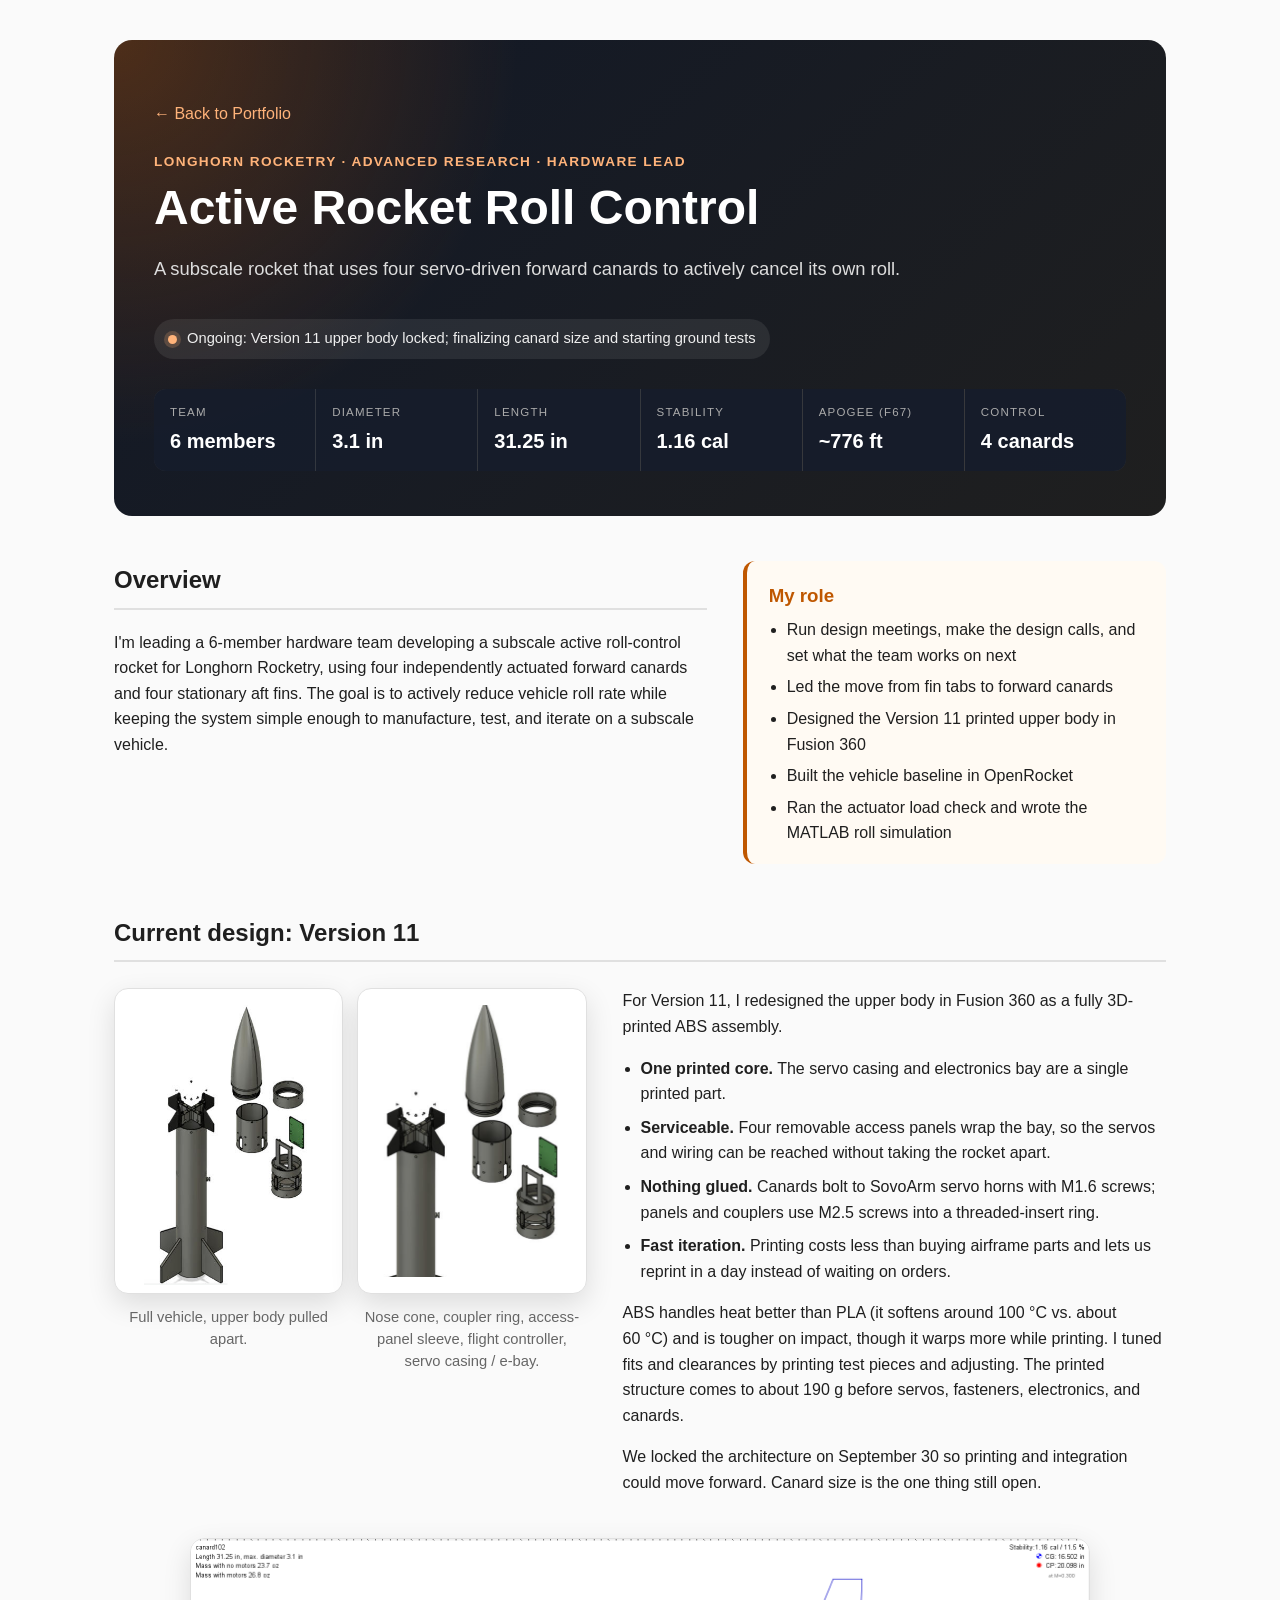
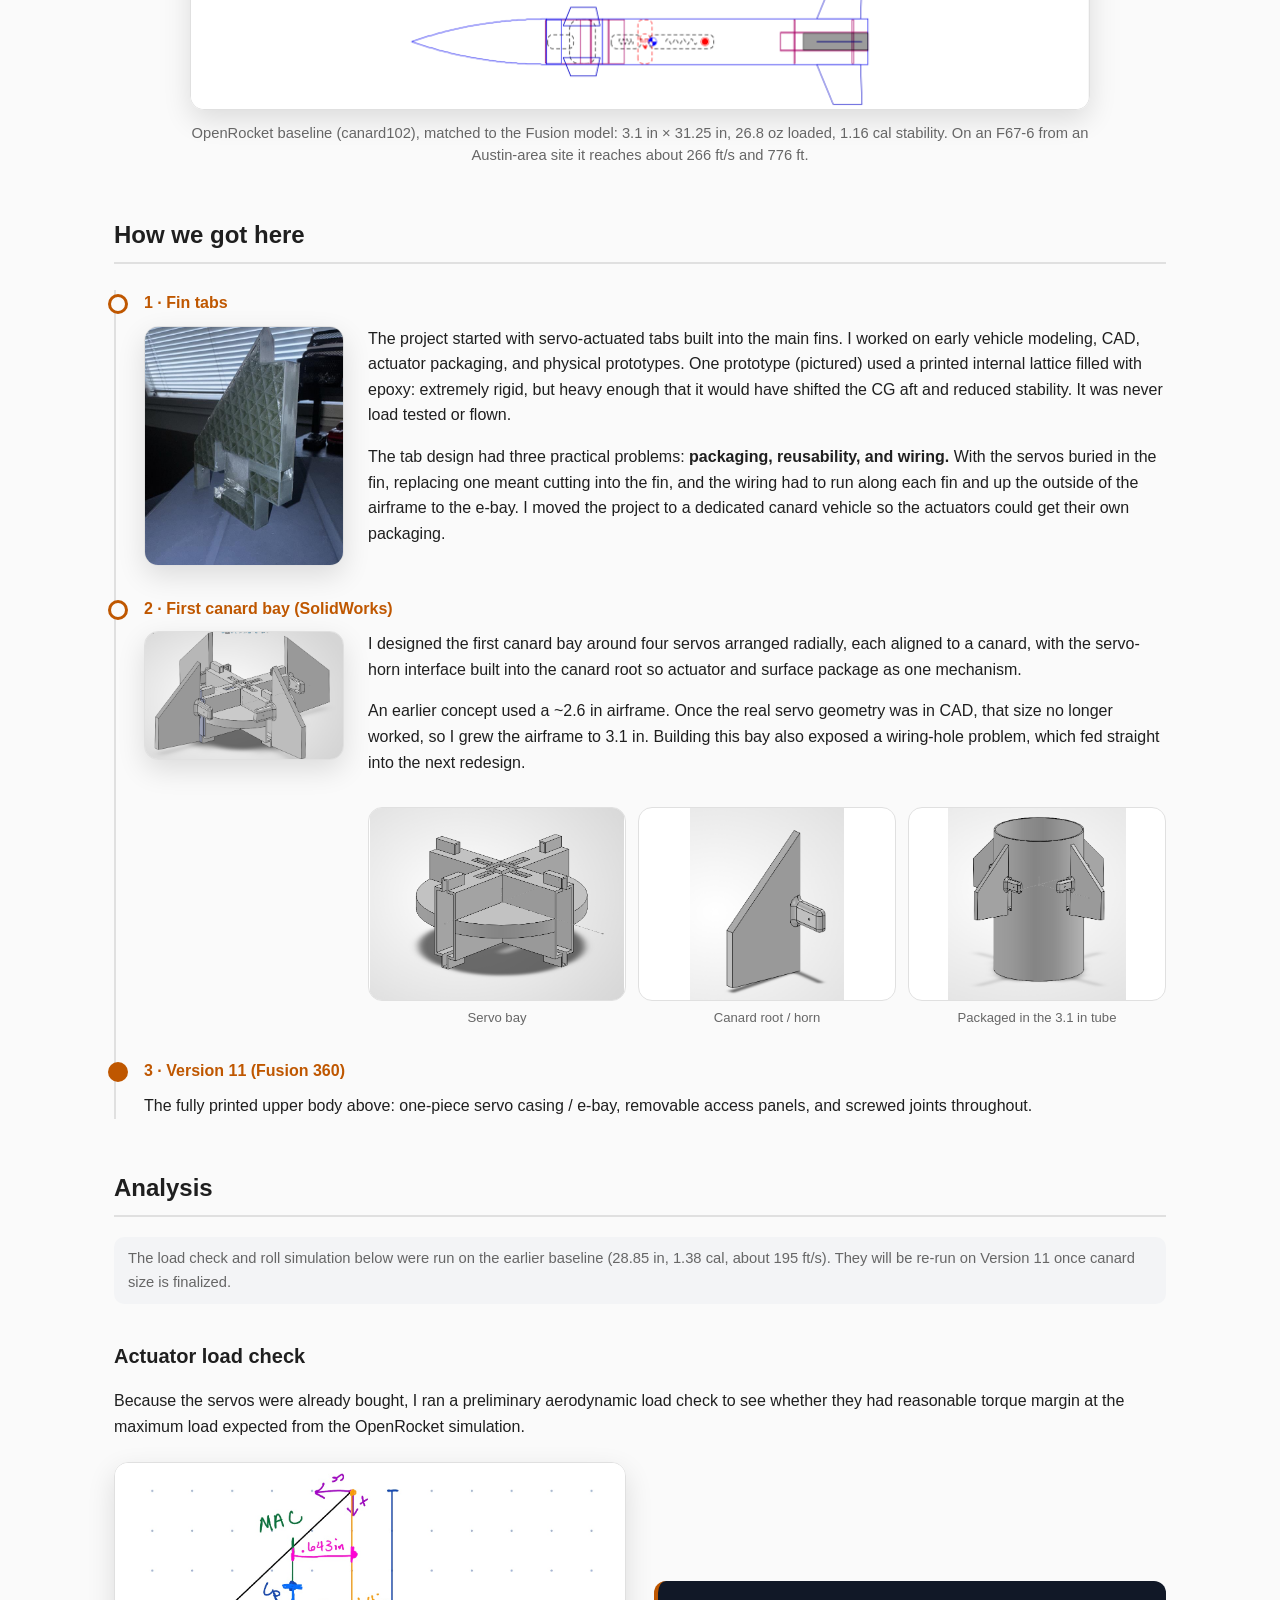
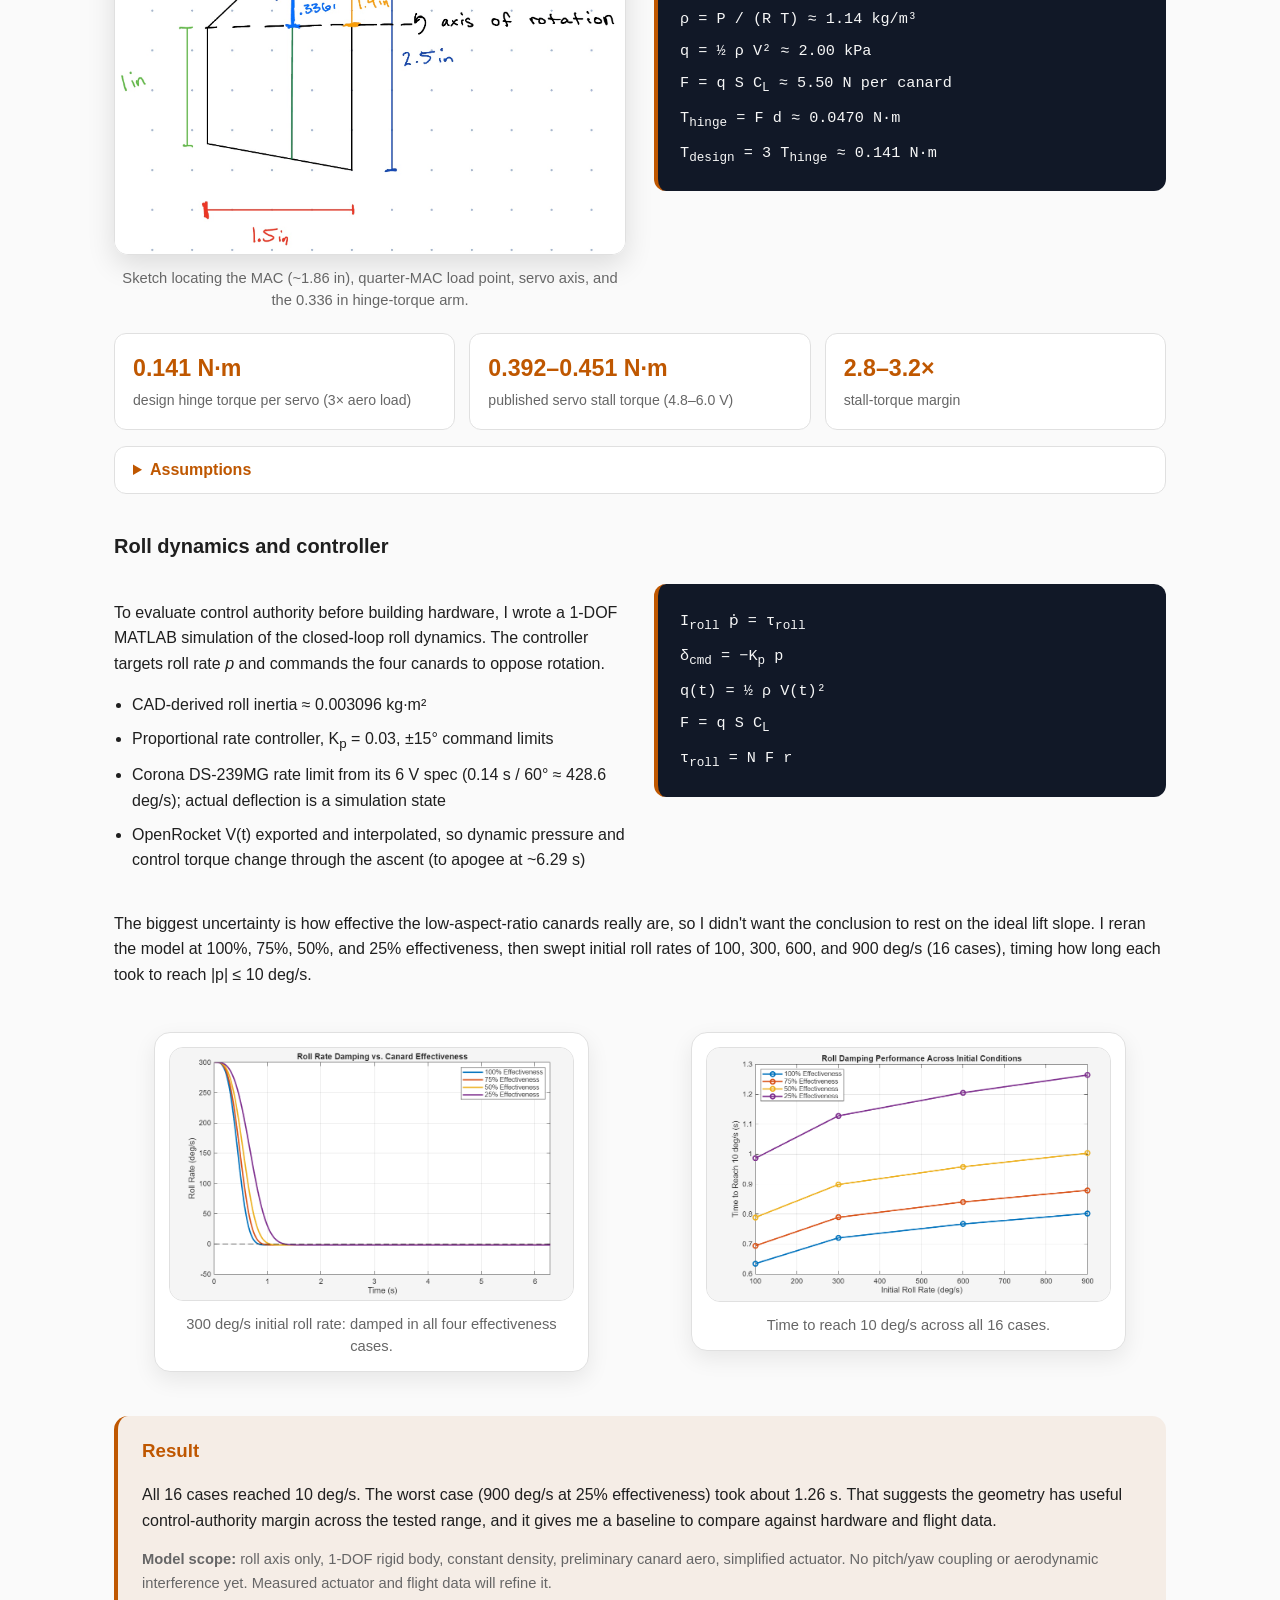
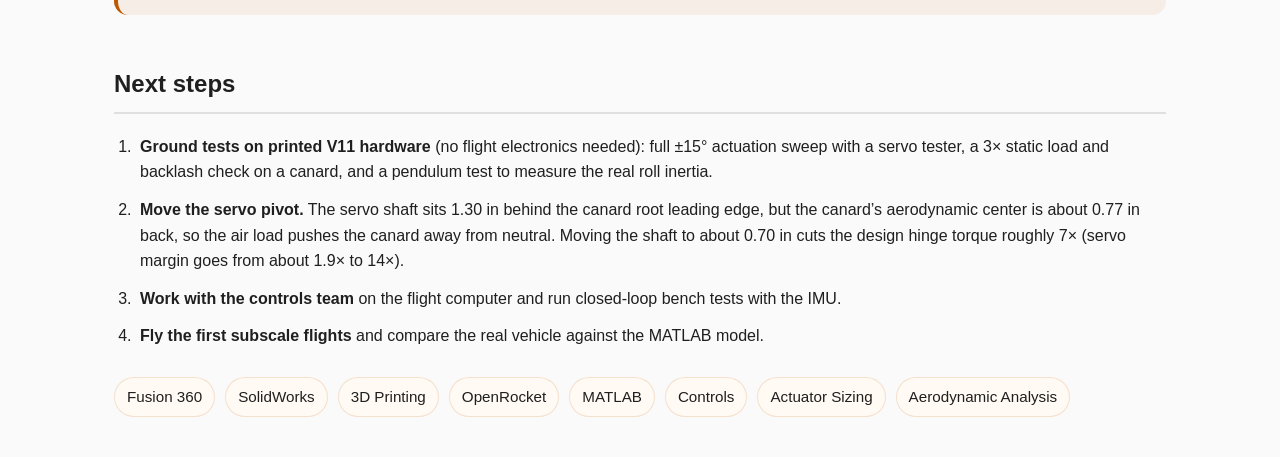
==== commit a634fcc8: "update" ====
--- a/projects/actuating-fins.html
+++ b/projects/actuating-fins.html
@@ -17,9 +17,9 @@
             <dl class="rc-specs">
                 <div><dt>Team</dt><dd>6 members</dd></div>
                 <div><dt>Diameter</dt><dd>3.1 in</dd></div>
-                <div><dt>Length</dt><dd>30.25 in</dd></div>
-                <div><dt>Stability</dt><dd>1.22 cal</dd></div>
-                <div><dt>Apogee (F67)</dt><dd>~610 ft</dd></div>
+                <div><dt>Length</dt><dd>31.25 in</dd></div>
+                <div><dt>Stability</dt><dd>1.16 cal</dd></div>
+                <div><dt>Apogee (F67)</dt><dd>~776 ft</dd></div>
                 <div><dt>Control</dt><dd>4 canards</dd></div>
             </dl>
         </section>
@@ -69,8 +69,8 @@
             </div>
 
             <figure class="single-image analysis-wide-image">
-                <img class="project-image" src="images/actuating_fins/v11_openrocket_canard102.png" alt="OpenRocket model of the Version 11 vehicle showing 1.22 caliber stability, 610 ft apogee and 203 ft/s max velocity">
-                <figcaption class="image-caption">OpenRocket baseline (canard102): 3.1 in × 30.25 in, about 35.2 oz loaded, 1.22 cal stability, ~203 ft/s max velocity and ~610 ft apogee on an F67-6.</figcaption>
+                <img class="project-image" src="images/actuating_fins/v11_openrocket_canard102.png" alt="OpenRocket model of the Version 11 vehicle showing 1.16 caliber stability, CG 16.50 in and CP 20.10 in">
+                <figcaption class="image-caption">OpenRocket baseline (canard102), matched to the Fusion model: 3.1 in × 31.25 in, 26.8 oz loaded, 1.16 cal stability. On an F67-6 from an Austin-area site it reaches about 266 ft/s and 776 ft.</figcaption>
             </figure>
         </section>
 
@@ -197,7 +197,7 @@
             <h2>Next steps</h2>
             <ol class="rc-next">
                 <li><strong>Ground tests on printed V11 hardware</strong> (no flight electronics needed): full ±15° actuation sweep with a servo tester, a 3× static load and backlash check on a canard, and a pendulum test to measure the real roll inertia.</li>
-                <li><strong>Re-check the servo pivot</strong> location on the canard root relative to the aerodynamic center before locking canard size, since it sets how much hinge torque the servo has to fight.</li>
+                <li><strong>Move the servo pivot.</strong> The servo shaft sits 1.30 in behind the canard root leading edge, but the canard&rsquo;s aerodynamic center is about 0.77 in back, so the air load pushes the canard away from neutral. Moving the shaft to about 0.70 in cuts the design hinge torque roughly 7&times; (servo margin goes from about 1.9&times; to 14&times;).</li>
                 <li><strong>Work with the controls team</strong> on the flight computer and run closed-loop bench tests with the IMU.</li>
                 <li><strong>Fly the first subscale flights</strong> and compare the real vehicle against the MATLAB model.</li>
             </ol>
